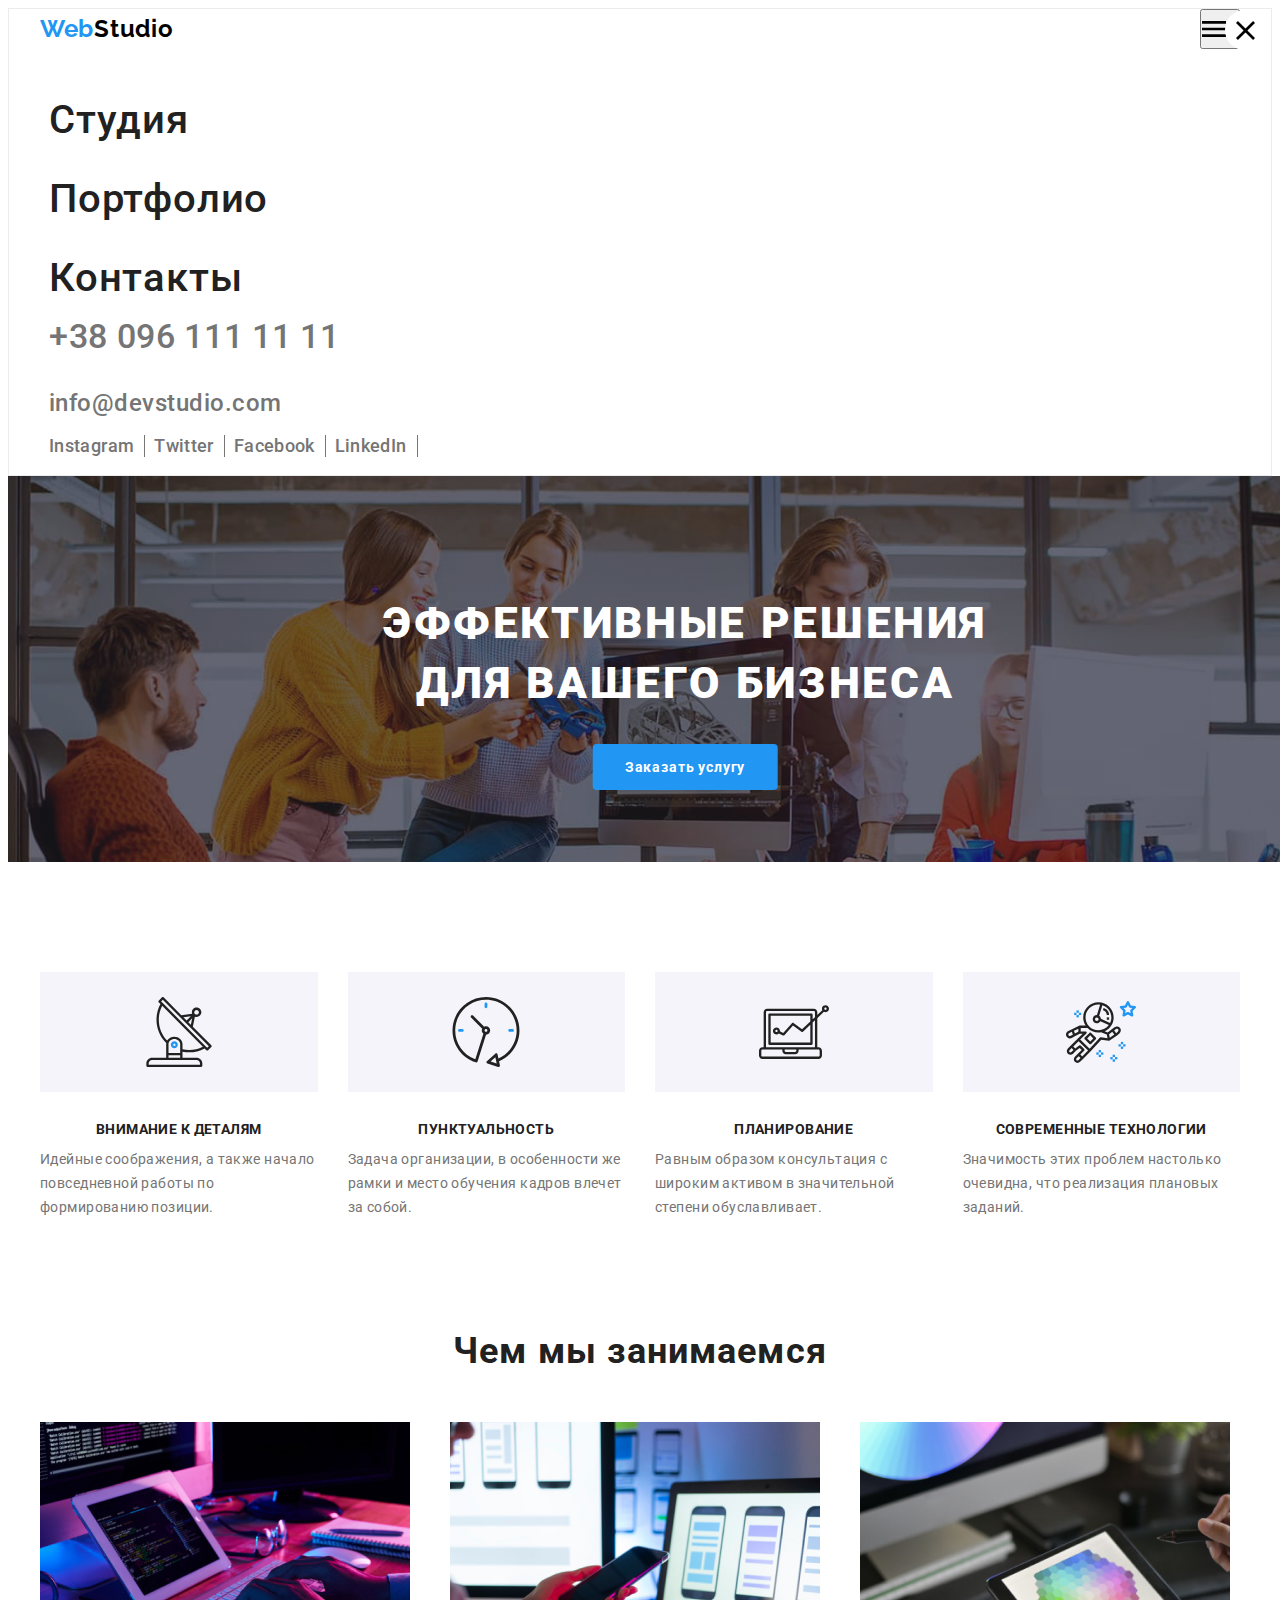
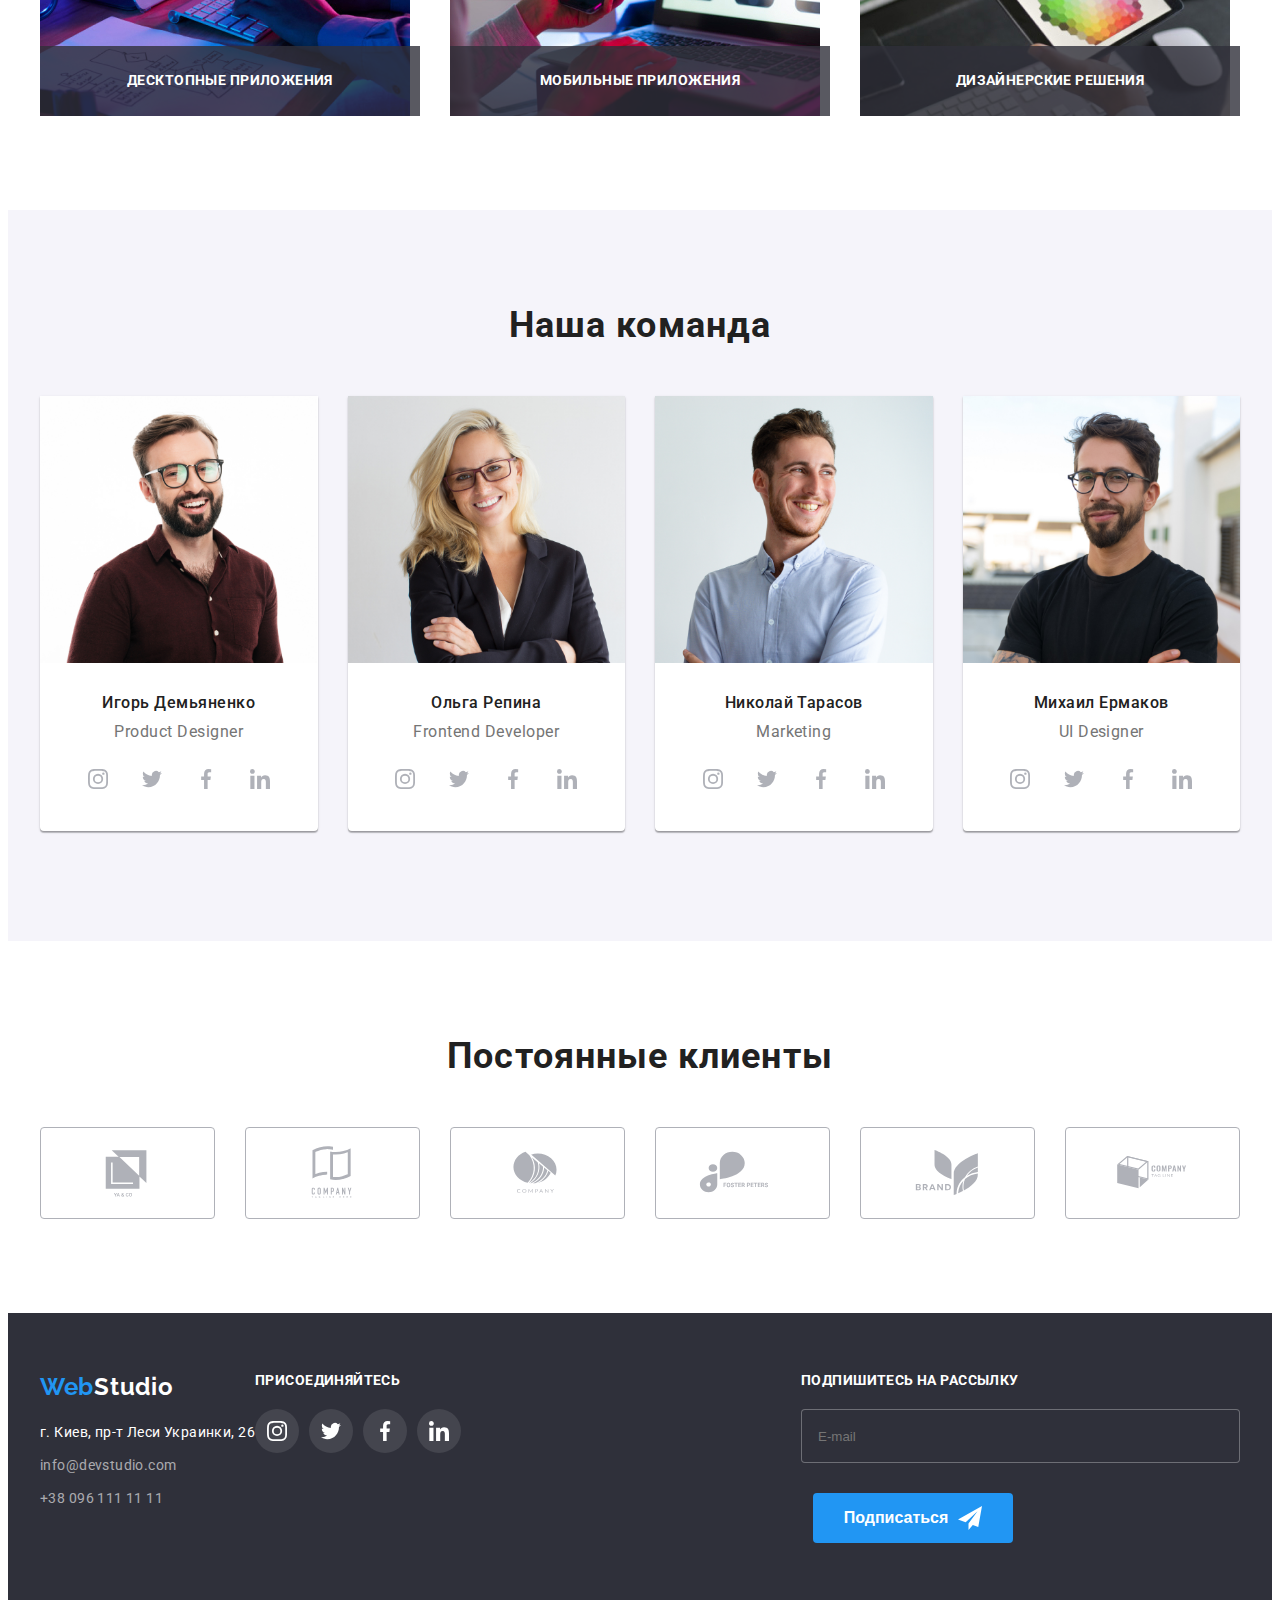
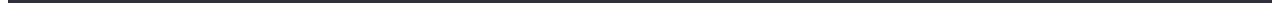
==== index.html @ 2f684498 "!!!" ====
<!DOCTYPE html>
<html lang="ru">
  <head>
    <meta charset="UTF-8" />
    <meta http-equiv="X-UA-Compatible" content="IE=edge" />
    <meta name="viewport" content="width=device-width, initial-scale=1.0" />
    <title>WebStudio</title>
    <link rel="preconnect" href="https://fonts.googleapis.com" />
    <link rel="preconnect" href="https://fonts.gstatic.com" crossorigin />
    <link
      href="https://fonts.googleapis.com/css2?family=Raleway:wght@700&family=Roboto:wght@400;500;700;900&display=swap"
      rel="stylesheet"
    />
    <link
      rel="stylesheet"
      href="https://cdnjs.cloudflare.com/ajax/libs/modern-normalize/1.1.0/modern-normalize.min.css"
      integrity="sha512-wpPYUAdjBVSE4KJnH1VR1HeZfpl1ub8YT/NKx4PuQ5NmX2tKuGu6U/JRp5y+Y8XG2tV+wKQpNHVUX03MfMFn9Q=="
      crossorigin="anonymous"
      referrerpolicy="no-referrer"
    />
    <link rel="stylesheet" href="./Css/main.min.css" />
  </head>
  <body>
    <!-- header-->
    <header class="header">
      <div class="container">
        <a href="#" class="header__logo"
          >Web<span class="header__desk">Studio</span></a
        >
        <button type="button" class="menu-open-btn">
          <svg class="menu-open__icon" width="24px" height="16px">
            <use href="./images/menu_24px.svg"></use>
          </svg>
        </button>
        <nav class="nav">
          <ul class="header-nav__list list">
            <li class="header-nav__item">
              <a
                href="./index.html"
                class="header-nav__link header-nav__link--current link"
              >
                Студия</a
              >
            </li>
            <li class="header-nav__item">
              <a href="./portfolio.html" class="header-nav__link link"
                >Портфолио</a
              >
            </li>
            <li class="header-nav__item">
              <a href="#контакты" class="header-nav__link link">Контакты</a>
            </li>
          </ul>
        </nav>
        <ul class="items list">
          <li class="items__item">
            <a href="mailto:info@devstudio.com" class="items__contact link">
              <svg class="items__mail" width="16px" height="12px">
                <use href="./images/symbol-defs2.svg#icon-envelopehover1"></use>
              </svg>
              info@devstudio.com</a
            >
          </li>
          <li class="items__item">
            <a href="tel:+380961111111" class="items__contact link">
              <svg class="items__phone" width="10px" height="16px">
                <use href="./images/symbol-defs2.svg#icon-smartphone1"></use>
              </svg>
              +38 096 111 11 11</a
            >
          </li>
        </ul>
      </div>
      <div class="mobile-menu is-hidden">
        <button type="button" class="mobile-menu__close">
          <svg class="mobile-menu__icon" width="19px" height="19px">
            <use href="./images/symbol-defs2.svg#icon-Vector-1"></use>
          </svg>
        </button>
        <div class="mobile-nav">
          <ul class="mob-menu__list list">
            <li class="mob-menu__item">
              <a
                href="./index.html"
                class="mob-menu__link mob-menu__link--current link"
              >
                Студия</a
              >
            </li>
            <li class="mob-menu__item">
              <a href="./portfolio.html" class="mob-menu__link link"
                >Портфолио</a
              >
            </li>
            <li class="mob-menu__item">
              <a href="#контакты" class="mob-menu__link link">Контакты</a>
            </li>
          </ul>
        </div>
        <div class="mobile-social">
          <ul class="mob-items__list">
            <li class="mob-items__item">
              <a href="tel:+380961111111" class="mob-items__phone link">
                +38 096 111 11 11</a
              >
            </li>
            <li class="mob-items__mail">
              <a
                href="mailto:info@devstudio.com"
                class="mob-items__contact link"
              >
                info@devstudio.com</a
              >
            </li>
          </ul>
          <ul class="mob-item">
            <li class="mob-item__link">
              <a href="#" class="mobile-soc">Instagram</a>
            </li>
            <li class="mob-item__link">
              <a href="#" class="mobile-soc">Twitter </a>
            </li>
            <li class="mob-item__link">
              <a href="#" class="mobile-soc">Facebook </a>
            </li>
            <li class="mob-item__link">
              <a href="#" class="mobile-soc">LinkedIn </a>
            </li>
          </ul>
        </div>
      </div>
    </header>
    <!--main content -->
    <main class="hero">
      <!-- hero-section -->
      <section class="hero__section">
        <div class="container">
          <h1 class="hero__text">
            Эффективные решения <br />
            для вашего бизнеса
          </h1>
          <button type="button" class="hero__button" data-modal-open>
            Заказать услугу
          </button>
        </div>
        <div class="backdrop is-hidden" data-modal>
          <div class="modal">
            <button data-modal-close class="modal-button">
              <svg class="modal-button__icon" width="11px" height="11px">
                <use href="./images/symbol-defs2.svg#icon-Vector-1"></use>
              </svg>
            </button>
            <h2 class="modal-title">Оставьте свои данные, мы вам перезвоним</h2>
            <form class="modal-form">
              <div class="form-field">
                <input
                  class="form-field__imput"
                  type="text"
                  name="name"
                  id="name"
                />
                <svg class="form-field__icon" width="12px" height="12px">
                  <use href="images/symbol-defs2.svg#icon-Vector13"></use>
                </svg>
                <label class="modal-label" for="name">Имя </label>
              </div>
              <div class="form-field">
                <input
                  class="form-field__imput"
                  type="phone"
                  name="phone"
                  id="phone"
                />
                <svg class="form-field__icon" width="13px" height="13px">
                  <use href="images/symbol-defs2.svg#icon-Vector12"></use>
                </svg>
                <label class="modal-label" for="phone">Телефон</label>
              </div>
              <div class="form-field mail">
                <input
                  class="form-field__imput"
                  type="email"
                  name="mail"
                  id="mail"
                />
                <svg class="form-field__icon" width="15px" height="12px">
                  <use href="images/symbol-defs2.svg#icon-Vector1"></use>
                </svg>
                <label class="modal-label" for="mail">Почта</label>
              </div>
              <div class="modal-textarea">
                <label class="modal-textarea__comment" for="comment"
                  >Комментарий</label
                >
                <textarea
                  class="modal-textarea__info"
                  name="comment"
                  id="comment"
                  rows="10"
                  placeholder="Введите текст"
                ></textarea>
              </div>
              <label class="check-field">
                <input
                  class="checkbox"
                  type="checkbox"
                  name="topic"
                  value="choice"
                />
                <span class="checkbox__icon"></span>
                <span class="checkbox__text">
                  Соглашаюсь с рассылкой и принимаю
                  <a href="#" class="checkbox-link">Условия договора</a>
                </span>
              </label>
              <div class="check-button">
                <button class="check-button__btn" type="submit" name="buttom">
                  Отправить
                </button>
              </div>
            </form>
          </div>
        </div>
      </section>
      <!--section benefist-->
      <section class="benefist section">
        <div class="container">
          <h2 class="visually-hidden">Дополнительная информация</h2>

          <ul class="benefist-list list">
            <li class="benefist-list__item icon-antenna">
              <h3 class="benefist-list__title">Внимание к деталям</h3>
              <p class="benefist-list__text">
                Идейные соображения, а также начало повседневной работы по
                формированию позиции.
              </p>
            </li>
            <li class="benefist-list__item icon-time">
              <h3 class="benefist-list__title">Пунктуальность</h3>
              <p class="benefist-list__text">
                Задача организации, в особенности же рамки и место обучения
                кадров влечет за собой.
              </p>
            </li>
            <li class="benefist-list__item icon-diagram">
              <h3 class="benefist-list__title">Планирование</h3>
              <p class="benefist-list__text">
                Равным образом консультация с широким активом в значительной
                степени обуславливает.
              </p>
            </li>
            <li class="benefist-list__item icon-astronaut">
              <h3 class="benefist-list__title">Современные технологии</h3>
              <p class="benefist-list__text">
                Значимость этих проблем настолько очевидна, что реализация
                плановых заданий.
              </p>
            </li>
          </ul>
        </div>
      </section>
      <!--section case-->
      <section class="case-section section">
        <div class="container">
          <h2 class="title">Чем мы занимаемся</h2>
          <ul class="case-list list">
            <li class="case-list__item">
              <div class="case-list__destop">
                <img
                  src="./images/box1.png"
                  alt="верстка на компьютере"
                  width="370"
                />
                <div class="case-list__text">
                  <h3 class="case-list__desk">Десктопные приложения</h3>
                </div>
              </div>
            </li>
            <li class="case-list__item">
              <div class="case-list__destop">
                <img
                  src="./images/box2.png"
                  alt="адаптация на планшет"
                  width="370"
                />
                <div class="case-list__text">
                  <h3 class="case-list__desk">Мобильные приложения</h3>
                </div>
              </div>
            </li>
            <li class="case-list__item">
              <div class="case-list__destop">
                <img
                  src="./images/box3.png"
                  alt="адаптация на телефон"
                  width="370"
                />
                <div class="case-list__text">
                  <h3 class="case-list__desk">Дизайнерские решения</h3>
                </div>
              </div>
            </li>
          </ul>
        </div>
      </section>
      <!-- section team -->
      <section class="team-section section">
        <div class="container">
          <h2 class="title">Наша команда</h2>
          <ul class="team-list list">
            <li class="team-list__item">
              <div class="team-list__info">
                <img src="./images/img111.png" alt="фото команды 1" />
                <div class="team-list__description">
                  <h3 class="team-list__title">Игорь Демьяненко</h3>
                  <p lang="en" class="team-list__text">Product Designer</p>
                  <ul class="team-list__icon">
                    <li class="team-list__links">
                      <a href="#">
                        <svg class="team-element" width="20px" height="20px">
                          <use
                            href="./images/symbol-defs2.svg#icon-instagram2"
                          ></use>
                        </svg>
                      </a>
                    </li>
                    <li class="team-list__links">
                      <a href="#">
                        <svg class="team-element" width="20px" height="20px">
                          <use
                            href="./images/symbol-defs2.svg#icon-twitter1"
                          ></use>
                        </svg>
                      </a>
                    </li>
                    <li class="team-list__links">
                      <a href="#">
                        <svg class="team-element" width="20px" height="20px">
                          <use
                            href="./images/symbol-defs2.svg#icon-facebook1"
                          ></use>
                        </svg>
                      </a>
                    </li>
                    <li class="team-list__links">
                      <a href="#">
                        <svg class="team-element" width="20px" height="20px">
                          <use
                            href="./images/symbol-defs2.svg#icon-linkedin1"
                          ></use>
                        </svg>
                      </a>
                    </li>
                  </ul>
                </div>
              </div>
            </li>
            <li class="team-list__item">
              <div class="team-list__info">
                <img src="./images/img2.png" alt="фото команды 2" />
                <div class="team-list__description">
                  <h3 class="team-list__title">Ольга Репина</h3>
                  <p lang="en" class="team-list__text">Frontend Developer</p>
                  <ul class="team-list__icon">
                    <li class="team-list__links">
                      <a href="#">
                        <svg class="team-element" width="20px" height="20px">
                          <use
                            href="./images/symbol-defs2.svg#icon-instagram2"
                          ></use>
                        </svg>
                      </a>
                    </li>
                    <li class="team-list__links">
                      <a href="#">
                        <svg class="team-element" width="20px" height="20px">
                          <use
                            href="./images/symbol-defs2.svg#icon-twitter1"
                          ></use>
                        </svg>
                      </a>
                    </li>
                    <li class="team-list__links">
                      <a href="#">
                        <svg class="team-element" width="20px" height="20px">
                          <use
                            href="./images/symbol-defs2.svg#icon-facebook1"
                          ></use>
                        </svg>
                      </a>
                    </li>
                    <li class="team-list__links">
                      <a href="#">
                        <svg class="team-element" width="20px" height="20px">
                          <use
                            href="./images/symbol-defs2.svg#icon-linkedin1"
                          ></use>
                        </svg>
                      </a>
                    </li>
                  </ul>
                </div>
              </div>
            </li>
            <li class="team-list__item">
              <div class="team-list__info">
                <img
                  src="./images/img3.png"
                  alt="фото команды 3"
                  width="100%"
                />
                <div class="team-list__description">
                  <h3 class="team-list__title">Николай Тарасов</h3>
                  <p lang="en" class="team-list__text">Marketing</p>
                  <ul class="team-list__icon">
                    <li class="team-list__links">
                      <a href="#">
                        <svg class="team-element" width="20px" height="20px">
                          <use
                            href="./images/symbol-defs2.svg#icon-instagram2"
                          ></use>
                        </svg>
                      </a>
                    </li>
                    <li class="team-list__links">
                      <a href="#">
                        <svg class="team-element" width="20px" height="20px">
                          <use
                            href="./images/symbol-defs2.svg#icon-twitter1"
                          ></use>
                        </svg>
                      </a>
                    </li>
                    <li class="team-list__links">
                      <a href="#">
                        <svg class="team-element" width="20px" height="20px">
                          <use
                            href="./images/symbol-defs2.svg#icon-facebook1"
                          ></use>
                        </svg>
                      </a>
                    </li>
                    <li class="team-list__links">
                      <a href="#">
                        <svg class="team-element" width="20px" height="20px">
                          <use
                            href="./images/symbol-defs2.svg#icon-linkedin1"
                          ></use>
                        </svg>
                      </a>
                    </li>
                  </ul>
                </div>
              </div>
            </li>
            <li class="team-list__item">
              <div class="team-list__info">
                <img
                  src="./images/img4.png"
                  alt="фото команды 4"
                  width="100%"
                />
                <div class="team-list__description">
                  <h3 class="team-list__title">Михаил Ермаков</h3>
                  <p lang="en" class="team-list__text">UI Designer</p>
                  <ul class="team-list__icon">
                    <li class="team-list__links">
                      <a href="#">
                        <svg class="team-element" width="20px" height="20px">
                          <use
                            href="./images/symbol-defs2.svg#icon-instagram2"
                          ></use>
                        </svg>
                      </a>
                    </li>
                    <li class="team-list__links">
                      <a href="#">
                        <svg class="team-element" width="20px" height="20px">
                          <use
                            href="./images/symbol-defs2.svg#icon-twitter1"
                          ></use>
                        </svg>
                      </a>
                    </li>
                    <li class="team-list__links">
                      <a href="#">
                        <svg class="team-element" width="20px" height="20px">
                          <use
                            href="./images/symbol-defs2.svg#icon-facebook1"
                          ></use>
                        </svg>
                      </a>
                    </li>
                    <li class="team-list__links">
                      <a href="#">
                        <svg class="team-element" width="20px" height="20px">
                          <use
                            href="./images/symbol-defs2.svg#icon-linkedin1"
                          ></use>
                        </svg>
                      </a>
                    </li>
                  </ul>
                </div>
              </div>
            </li>
          </ul>
        </div>
      </section>
      <section class="section">
        <div class="container">
          <h2 class="title">Постоянные клиенты</h2>
          <ul class="clients-list">
            <li class="clients-list__link">
              <a href="#">
                <svg
                  class="clients-list__clients-icon"
                  width="106px"
                  height="60px"
                >
                  <use href="./images/symbol-defs2.svg#icon-Logo5"></use>
                </svg>
              </a>
            </li>

            <li class="clients-list__link">
              <a href="#">
                <svg class="clients-list__icon" width="106px" height="60px">
                  <use href="./images/symbol-defs2.svg#icon-Logo4"></use>
                </svg>
              </a>
            </li>
            <li class="clients-list__link">
              <a href="#">
                <svg class="clients-list__icon" width="106px" height="60px">
                  <use href="./images/symbol-defs2.svg#icon-Logo3"></use>
                </svg>
              </a>
            </li>
            <li class="clients-list__link">
              <a href="#">
                <svg class="clients-list__icon" width="106px" height="60px">
                  <use href="./images/symbol-defs2.svg#icon-Logo2"></use>
                </svg>
              </a>
            </li>
            <li class="clients-list__link">
              <a href="#">
                <svg class="clients-list__icon" width="106px" height="60px">
                  <use href="./images/symbol-defs2.svg#icon-Logo1"></use>
                </svg>
              </a>
            </li>
            <li class="clients-list__link">
              <a href="#">
                <svg class="clients-list__icon" width="106px" height="44px">
                  <use href="./images/symbol-defs2.svg#icon-Logo6"></use>
                </svg>
              </a>
            </li>
          </ul>
        </div>
      </section>
    </main>
    <!-- footer -->
    <footer class="footer">
      <div class="container box">
        <div class="footer-contact">
          <a href="#" class="footer-logo"
            >Web<span class="footer-desk">Studio</span></a
          >
          <ul id="контакты" class="footer-list list">
            <li class="footer-list__item">
              <a href="#контакты" class="footer-list__adress link"
                >г. Киев, пр-т Леси Украинки, 26</a
              >
            </li>
            <li class="footer-list__item">
              <a href="mailto:info@devstudio.com" class="footer-list__link link"
                >info@devstudio.com</a
              >
            </li>
            <li class="footer-list__item">
              <a href="tel:+380961111111" class="footer-list__link link"
                >+38 096 111 11 11</a
              >
            </li>
          </ul>
        </div>
        <div class="footer-icon">
          <p class="footer-text">присоединяйтесь</p>
          <ul class="footer-item">
            <li class="footer-item__link">
              <a href="#">
                <svg class="footer-item__element" width="20px" height="20px">
                  <use href="./images/symbol-defs2.svg#icon-instagram2"></use>
                </svg>
              </a>
            </li>
            <li class="footer-item__link">
              <a href="#">
                <svg class="footer-item__element" width="20px" height="20px">
                  <use href="./images/symbol-defs2.svg#icon-twitter1"></use>
                </svg>
              </a>
            </li>
            <li class="footer-item__link">
              <a href="#">
                <svg class="footer-item__element" width="20px" height="20px">
                  <use href="./images/symbol-defs2.svg#icon-facebook1"></use>
                </svg>
              </a>
            </li>
            <li class="footer-item__link">
              <a href="#">
                <svg class="footer-item__element" width="20px" height="20px">
                  <use href="./images/symbol-defs2.svg#icon-linkedin1"></use>
                </svg>
              </a>
            </li>
          </ul>
        </div>
        <form class="footer-form">
          <p class="text-form">Подпишитесь на рассылку</p>
          <div class="footer-email">
            <input
              class="footer-input"
              type="email"
              name="mail"
              placeholder="E-mail"
            />
            <button class="footer-btn">
              <p class="text-btn">Подписаться</p>
              <svg class="footer-pilot" width="24px" height="24px">
                <use href="./images/symbol-defs2.svg#icon-icon-send1"></use>
              </svg>
            </button>
          </div>
        </form>
      </div>
    </footer>
    <script src="./modal.js"></script>
    <script type="javascript" src="./menu.js"></script>
  </body>
</html>
---- Css/main.min.css ----
:root{--title-color: #212121;--main-font: roboto, sans-serif;--logo-color: #2196f3;--contact-color: #757575}body{font-family:var(--main-font);background-color:#fff;color:var(--title-color)}.container{position:relative;width:100%;padding-right:15px;padding-left:15px;margin:0 auto}@media screen and (min-width: 480px){.container{max-width:480px}}@media screen and (min-width: 768px){.container{max-width:768px}}@media screen and (min-width: 1200px){.container{max-width:1200px}}.title{font-weight:700;font-size:28px;line-height:1.17;letter-spacing:.03em;text-align:center;margin-bottom:30px;color:var(--title-color);margin-top:0px}@media screen and (min-width: 1200px){.title{font-weight:700;font-size:36px;line-height:1.17;letter-spacing:.03em}}@media screen and (min-width: 1200px){.title{margin-bottom:50px}}.img{display:block;max-width:100%;height:auto;width:100%}.header .container{display:flex;justify-content:space-between;align-items:center}.header{background-color:#fff;padding:0 px;border:1px solid #ececec}.nav .link{display:block;padding-top:32px;padding-bottom:32px}.header__logo{width:134px;height:28px}.list{list-style:none}.header__logo,.footer-logo{display:inline-block;font-family:"Raleway";font-style:normal;font-weight:700;font-size:24px;line-height:1.17;letter-spacing:.03em;color:var(--logo-color)}.header__desk,.footer-desk{color:#000}.menu-open-btn{display:block;width:40px;height:40px;padding:0px;margin-left:auto}.logo,.header__logo,.footer-logo,.link{text-decoration:none}.link{transition:color 250ms cubic-bezier(0.4, 0, 0.2, 1)}.link:hover,.link:focus{color:var(--logo-color)}.menu-open__icon{display:block}.mobile-menu__close{background-color:#fff;position:absolute;width:40px;height:40px;top:10px;right:15px;padding:11px;border:none;border-radius:50%;outline:rgba(0,0,0,0)}.mobile-menu__close:hover{fill:var(--logo-color)}.mobile-menu__close:focus{fill:var(--logo-color)}.mobile-nav{margin-top:48px;margin-left:40px}.mob-menu__list{padding:0px;margin:0px}.mob-menu__item:not(:last-child){margin-bottom:32px}.mob-menu__link{font-weight:500;font-size:40px;line-height:1.17;letter-spacing:.02em;color:#212121}.mob-menu__link:hover,.mob-menu__link:focus{color:var(--logo-color)}.mob-items__list{list-style:none;padding:0px;margin-left:40px}.mob-items__item{font-weight:500;font-size:34px;line-height:1.17;letter-spacing:.02em;color:#757575;margin-bottom:32px}.mob-items__contact{color:#757575}.mob-items__phone{color:#757575}.mob-items__mail{font-weight:500;font-size:24px;line-height:1.17;letter-spacing:.02em}.mob-item{list-style:none;display:flex;font-weight:500;font-size:18px;line-height:1.22;letter-spacing:.02em;padding:0px;margin-left:40px}.mobile-soc{text-decoration:none;margin-right:20px;color:#757575}.mobile-soc:hover,.mobile-soc:focus{color:var(--logo-color)}.mobile-soc::after{content:"";position:absolute;width:1px;height:22px;background-color:#757575;margin-left:10px}.header-nav__list,.items{font-weight:500;font-size:14px;line-height:1.14;letter-spacing:.02em;margin:0px;padding:0px}.header-nav__link.header-nav__link--current{color:var(--logo-color)}.header-nav__link.header-nav__link--current::after{content:"";position:absolute;bottom:-1px;left:0;background-color:#2196f3;width:100%;height:4px;border-radius:2px}.header-nav__link{position:relative;font-weight:500;font-size:14px;line-height:1.14;letter-spacing:.02em;color:var(--title-color)}.header-nav__list .header-nav__item{margin-right:50px}.header-nav__list .header-nav__item :last-child{margin-right:0}.header-nav__list{display:none}.items{display:none;margin-left:auto}.items .items__item+.items__item{margin-left:30px}.items__contact{display:flex;align-items:center;color:var(--contact-color)}.items__contact:hover,.items__contact:focus{fill:var(--logo-color)}.items__contact:hover svg,.items__contact:focus svg{fill:var(--logo-color)}.items__mail{margin-right:10px;fill:#757575;transition:fill 250ms cubic-bezier(0.4, 0, 0.2, 1)}.items__mail:hover{fill:var(--logo-color)}.items__phone{margin-right:10px;fill:#757575;transition:fill 250ms cubic-bezier(0.4, 0, 0.2, 1)}.items__phone:hover{fill:var(--logo-color)}.hero__section{max-width:1600px;width:100%;height:auto;margin-left:auto;margin-right:auto;background-color:gray;background-image:linear-gradient(to right, rgba(47, 48, 58, 0.4), rgba(47, 48, 58, 0.4)),url(../images/Header_bg_mabile.jpg);background-size:cover}@media(min-device-pixel-ratio: 2),(min-resolution: 192dpi),(min-resolution: 2dppx){.hero__section{background-image:linear-gradient(to right, rgba(47, 48, 58, 0.4), rgba(47, 48, 58, 0.4)),url(../images/Header_bg_mabile_2x.jpg)}}@media screen and (min-width: 768px){.hero__section{background-image:linear-gradient(to right, rgba(47, 48, 58, 0.4), rgba(47, 48, 58, 0.4)),url(../images/Header_bg_tab.jpg);background-size:cover}}@media screen and (min-width: 768px)and (min-device-pixel-ratio: 2),screen and (min-width: 768px)and (min-resolution: 192dpi),screen and (min-width: 768px)and (min-resolution: 2dppx){.hero__section{background-image:linear-gradient(to right, rgba(47, 48, 58, 0.4), rgba(47, 48, 58, 0.4)),url(../images/Header_bg_tab_2x.jpg)}}@media screen and (min-width: 1200px){.hero__section{background-image:linear-gradient(to right, rgba(47, 48, 58, 0.4), rgba(47, 48, 58, 0.4)),url(../images/Img21.jpg);background-size:cover}}@media screen and (min-width: 1200px)and (min-device-pixel-ratio: 2),screen and (min-width: 1200px)and (min-resolution: 192dpi),screen and (min-width: 1200px)and (min-resolution: 2dppx){.hero__section{background-image:linear-gradient(to right, rgba(47, 48, 58, 0.4), rgba(47, 48, 58, 0.4)),url(../images/Img_bg_2x.jpg)}}.hero__section{background-color:#2f303a;padding:200px 0px}@media screen and (min-width: 480px){.hero__section{padding:118px 45px}}@media screen and (min-width: 480px){.section{padding-bottom:60px}}@media screen and (min-width: 1200px){.section{padding-top:94px;padding-bottom:94px}}.hero__text{display:block;margin-bottom:30px;margin-top:0;text-align:center;text-transform:uppercase;color:#fff}@media screen and (min-width: 320px){.hero__text{font-weight:900;font-size:20px;line-height:1.36;letter-spacing:.06em}}@media screen and (min-width: 480px){.hero__text{font-size:26px}}@media screen and (min-width: 1200px){.hero__text{font-size:44px}}.hero__button{font-family:"Roboto";font-style:normal;color:#fff;cursor:pointer;background-color:var(--logo-color);padding:10px 32px;margin:0px 700px 200px 700;display:block;margin:0 auto;border-radius:4px;border:0px;transition:background-color 250ms cubic-bezier(0.4, 0, 0.2, 1),color 250ms cubic-bezier(0.4, 0, 0.2, 1);position:absolute;left:50%;transform:translate(-50%)}@media screen and (min-width: 320px){.hero__button{font-weight:700;font-size:11px;line-height:1.88;letter-spacing:.06em}}@media screen and (min-width: 480px){.hero__button{font-weight:700;font-size:14px;line-height:1.88;letter-spacing:.06em}}.hero__button:hover,.hero__button:focus{color:#fff;background-color:#188ce8}.visually-hidden{position:absolute;width:1px;height:1px;margin:-1px;border:0;padding:0;white-space:nowrap;clip-path:inset(100%);clip:rect(0 0 0 0);overflow:hidden}.benefist-list{display:flex;flex-wrap:wrap;gap:30px;padding:0px}.benefist-list__item{max-width:100%}@media screen and (min-width: 768px){.benefist-list__item{width:calc((100% - 60px)/2)}}@media screen and (min-width: 1200px){.benefist-list__item{width:calc((100% - 90px)/4)}}.benefist-list__item::before{display:block;content:"";background-size:70px 70px;margin-bottom:30px;height:120px;background-repeat:no-repeat;background-position:center;background-color:#f5f4fa}.icon-antenna::before{background-image:url(../images/antenna1.svg)}.icon-time::before{background-image:url(../images/clock1.svg)}.icon-diagram::before{background-image:url(../images/Vector.svg)}.icon-astronaut::before{background-image:url(../images/astronaut1.svg)}.benefist-list__title{font-weight:700;font-size:14px;line-height:1.14;letter-spacing:.03em;text-transform:uppercase;text-align:center;color:var(--title-color);margin-top:0px;margin-bottom:10px}.benefist-list__text{font-weight:400;font-size:14px;line-height:1.71;letter-spacing:.03em;color:var(--contact-color);margin:0px}img{display:block;max-width:100%;height:auto;position:relative}.case-section.section{padding-top:0px}@media screen and (max-width: 1199px){.case-section.section{position:absolute;width:1px;height:1px;margin:-1px;border:0;padding:0;white-space:nowrap;clip-path:inset(100%);clip:rect(0 0 0 0);overflow:hidden}}.case-list__destop{position:relative}.case-list__desk{font-weight:700;font-size:14px;line-height:1.14;letter-spacing:.03em;text-align:center;text-transform:uppercase;margin:0px;padding-top:27px;padding-bottom:27px;color:#fff}.case-list__text{position:absolute;text-align:center;width:100%;bottom:0px;background-color:rgba(47,48,58,.8)}.case-list{display:flex;justify-content:space-between;padding:0px;margin:0 -30px 0 0}.case-list__item{width:calc((100% - 60px)/3);margin-right:30px}.team-section{background-color:#f5f4fa}.team-heading{font-weight:700;font-size:36px;line-height:1.17;letter-spacing:.03em;text-align:center;color:var(--title-color)}.team-list{display:flex;flex-wrap:wrap;gap:30px;padding:0px}.team-list__item{width:100%}@media screen and (min-width: 768px){.team-list__item{width:calc((100% - 60px)/2)}}@media screen and (min-width: 1200px){.team-list__item{width:calc((100% - 90px)/4)}}.team-list__title{font-weight:500;font-size:16px;line-height:1.19;letter-spacing:.03em;text-align:center;color:var(--title-color);margin-top:0px;margin-bottom:10px}.team-list__text{font-weight:400;font-size:16px;line-height:1.19;letter-spacing:.03em;text-align:center;color:var(--contact-color);margin:0px}.team-list__item{background:#fff;box-shadow:0px 1px 3px rgba(0,0,0,.12),0px 1px 1px rgba(0,0,0,.14),0px 2px 1px rgba(0,0,0,.2);border-radius:0px 0px 4px 4px}.team-list__description{padding-top:30px;padding-bottom:30px}.team-list__icon{display:flex;justify-content:center;padding:0px;margin:0px;margin-top:16px;list-style:none}.team-list__links:not(:last-child){margin-right:10px}.team-list__links a{display:flex;justify-content:center;align-items:center;width:44px;height:44px;border-radius:50%;fill:#afb1b8;transition:background-color 250ms cubic-bezier(0.4, 0, 0.2, 1),outline 250ms cubic-bezier(0.4, 0, 0.2, 1)}.team-list__links a:hover,.team-list__links a:focus{background-color:#188ce8;outline:none}.team-list__links a svg{transition:fill 250ms cubic-bezier(0.4, 0, 0.2, 1)}.team-list__links a:hover svg,.team-list__links a:focus svg{fill:#fff}.clients-list{display:flex;justify-content:space-between;display:flex;flex-wrap:wrap;gap:30px;list-style:none;padding-left:0px;margin-top:0px;margin-bottom:0px}.clients-list li.clients-list__link{max-width:100%}@media screen and (min-width: 480px){.clients-list li.clients-list__link{width:calc((100% - 30px)/2)}}@media screen and (min-width: 768px){.clients-list li.clients-list__link{width:calc((100% - 60px)/3)}}@media screen and (min-width: 1200px){.clients-list li.clients-list__link{width:calc((100% - 150px)/6)}}.clients-list li.clients-list__link a{display:flex;justify-content:center;align-items:center;height:90px;border:1px solid #afb1b8;border-radius:4px;fill:#afb1b8;transition:border-color 250ms cubic-bezier(0.4, 0, 0.2, 1),fill 250ms cubic-bezier(0.4, 0, 0.2, 1)}.clients-list li.clients-list__link a:hover,.clients-list li.clients-list__link a:focus{border-color:#2196f3;fill:#2196f3;outline:rgba(0,0,0,0)}.clients-list li.clients-list__link:last-child{margin-right:0px}.footer-list__adress{font-weight:400;font-size:14px;line-height:1.71;letter-spacing:.03em;color:#fff}.footer-list__link{font-weight:400;font-size:14px;line-height:1.71;letter-spacing:.03em;color:rgba(255,255,255,.6)}.footer-logo{margin-bottom:20px}.footer-list__item:not(:last-child){margin-bottom:9px}.footer{background-color:#2f303a;padding-bottom:60px;padding-top:60px}.footer-list.list{padding-left:0px;margin:0px}.box{display:flex;flex-wrap:wrap}.footer-text{font-weight:700;font-size:14px;line-height:1.14;letter-spacing:.03em;text-transform:uppercase;color:#fff;margin:0px;margin-bottom:20px}.footer-item{display:flex;padding:0px;margin:0px;list-style:none}.footer-item__link a{display:flex;justify-content:center;align-items:center;width:44px;height:44px;border-radius:50%;fill:#fff;background:rgba(255,255,255,.1);transition:background-color 250ms cubic-bezier(0.4, 0, 0.2, 1),fill 250ms cubic-bezier(0.4, 0, 0.2, 1),outline 250ms cubic-bezier(0.4, 0, 0.2, 1)}.footer-item__link a:hover,.footer-item__link a:focus{background-color:#188ce8;fill:#fff;outline:0}.footer-item__link:not(:last-child){margin-right:10px}.clients-list{display:block;display:flex;justify-content:space-between;list-style:none;padding-left:0px;margin-top:0px;margin-bottom:0px}.clients-list li.clients-link{width:calc((100% - 150px)/6);margin-right:30px}.clients-list li.clients-link a{display:flex;justify-content:center;align-items:center;height:90px;border:1px solid #afb1b8;border-radius:4px;fill:#afb1b8;transition:border-color 250ms cubic-bezier(0.4, 0, 0.2, 1),fill 250ms cubic-bezier(0.4, 0, 0.2, 1)}.clients-list li.clients-link a:hover,.clients-list li.clients-link a:focus{border-color:#2196f3;fill:#2196f3;outline:rgba(0,0,0,0)}.clients-list li.clients-link:last-child{margin-right:0px}.footer-form{margin-left:auto}.footer-email{display:inline-block;display:flex;flex-wrap:wrap;gap:30px;max-width:100%}.text-form{font-weight:700;font-size:14px;line-height:1.14;letter-spacing:.03em;text-transform:uppercase;color:#fff;margin:0px 0px 20px 0px}.footer-btn{display:flex;justify-content:center;align-items:center;height:50px;width:200px;padding:0px;background:#2196f3;border:none;border-radius:4px;margin-left:12px;cursor:pointer}.footer-btn:hover,.footer-btn:focus{color:#fff;background-color:#188ce8}.footer-input{width:100%;height:50px;border:1px solid rgba(255,255,255,.3);color:rgba(255,255,255,.6);background-color:#2f303a;border-radius:4px;padding-left:16px}.text-btn{font-weight:700;font-size:16px;line-height:1.88;margin:0px;padding:0px;color:#fff}.footer-pilot{margin-left:10px;fill:#fff}.footer-desk{color:#fff}.main-list{display:flex;justify-content:center;padding-left:0px;margin-top:0px;margin-bottom:50px}.main-list .main-list__btn{margin-right:8px}.main-list__button{font-family:"Roboto";font-weight:500;font-size:16px;line-height:1.62;letter-spacing:.03em;text-align:center;color:var(--title-color);cursor:pointer;padding:6px 22px;border:0px;border-radius:4px;transition:color 250ms cubic-bezier(0.4, 0, 0.2, 1),background-color 250ms cubic-bezier(0.4, 0, 0.2, 1),box-shadow 250ms cubic-bezier(0.4, 0, 0.2, 1),border-radius 250ms cubic-bezier(0.4, 0, 0.2, 1)}.main-list .main-list__button:last-child{margin-right:0px}.main-list__button:hover,.main-list__button:focus{color:#fff;background-color:var(--logo-color);box-shadow:0px 3px 1px rgba(0,0,0,.1),0px 1px 2px rgba(0,0,0,.08),0px 2px 2px rgba(0,0,0,.12);border-radius:4px}.project-title{font-weight:700;font-size:18px;line-height:2;letter-spacing:.06em;color:var(--title-color);margin-top:0px;margin-bottom:4px}.project{padding:20px 24px 20px 24px;border:1px solid #eee;border-top:none}.project-text{font-weight:400;font-size:16px;line-height:1.88;letter-spacing:.03em;color:var(--contact-color);margin:0px}.project-list{background-color:#fff}.project-list__link{display:block;transition:box-shadow 250ms cubic-bezier(0.4, 0, 0.2, 1)}.project-list__link:hover{box-shadow:0px 1px 1px rgba(0,0,0,.12),0px 4px 4px rgba(0,0,0,.06),1px 4px 6px rgba(0,0,0,.16)}.project-list__link:focus{box-shadow:0px 1px 1px rgba(0,0,0,.12),0px 4px 4px rgba(0,0,0,.06),1px 4px 6px rgba(0,0,0,.16)}.project-list{display:flex;flex-wrap:wrap;gap:30px}.project-list{margin:0 -30px -30px 0;padding:0}.project-list__info{width:100%;margin-bottom:30px}@media screen and (min-width: 768px){.project-list__info{width:calc((100% - 30px)/2)}}@media screen and (min-width: 1200px){.project-list__info{width:calc((100% - 90px)/3)}}.project-list__pic{position:relative;overflow:hidden}.project-list__thumb{position:absolute;width:370px;height:294px;top:100%;display:flex;align-items:center;background-color:rgba(33,150,243,.9);padding:0px 24px;transition:transform 250ms cubic-bezier(0.4, 0, 0.2, 1)}.project-list__link:hover .project-list__thumb{opacity:1;transform:translatey(-100%)}.project-list__link:focus .project-list__thumb{opacity:1;transform:translatey(-100%);outline:none}.project-list__desk{display:inline-block;font-weight:400;font-size:18px;line-height:1.56;letter-spacing:.03em;color:#fff;margin:0px}.backdrop{position:fixed;top:0;left:0;width:100%;height:100%;background-color:rgba(0,0,0,.2);z-index:1;overflow-y:scroll}.modal{position:absolute;top:50%;left:50%;transform:translate(-50%, -50%) scale(1);padding:40px;border-radius:4px;background-color:#fff;box-shadow:0px 1px 3px rgba(0,0,0,.12),0px 1px 1px rgba(0,0,0,.14),0px 2px 1px rgba(0,0,0,.2);transition:transform 500ms cubic-bezier(0.4, 0, 0.2, 1)}@media screen and (min-width: 320px){.modal{min-width:330px;min-height:540px}}@media screen and (min-width: 480px){.modal{min-width:450px;min-height:609px}}@media screen and (min-width: 1200px){.modal{min-width:528px;min-height:581px}}.backdrop.is-hidden .modal{transform:translate(-50%, -50%) scale(0.9);transition:transform 500ms cubic-bezier(0.4, 0, 0.2, 1)}.modal-title{display:block;font-weight:700;font-size:20px;line-height:1.15;letter-spacing:.03em;text-align:center;color:#212121;margin:0px;margin-bottom:30px}.modal-form{display:block}.modal-textarea__comment{font-weight:400;font-size:12px;line-height:1.17;letter-spacing:.01em;color:#757575}.modal-textarea__info{resize:none;font-weight:400;font-size:12px;line-height:1.17;letter-spacing:.01em;width:100%;height:120px;outline:rgba(0,0,0,0);margin-top:4px;border-radius:4px;padding:12px 16px;border:1px solid rgba(33,33,33,.2);transition:color 250ms cubic-bezier(0.4, 0, 0.2, 1)}.modal-textarea__info:focus{border:1px solid #2196f3}.modal-textarea{width:100%;padding:0px}.form-field{position:relative;margin:auto;margin-bottom:30px}.mail{margin-bottom:10px}.form-field__imput{display:inline-block;font-weight:400;font-size:12px;line-height:1.17;letter-spacing:.01em;width:100%;height:40px;padding-left:45px;border-radius:4px;outline:rgba(0,0,0,0);border:1px solid rgba(33,33,33,.2);transition:color 250ms cubic-bezier(0.4, 0, 0.2, 1)}.form-field__imput:focus{border:1px solid #2196f3}.modal-label{position:absolute;left:0px;top:-17px;font-weight:400;font-size:12px;line-height:1.17;letter-spacing:.01em;color:#757575}.form-field__icon{position:absolute;left:12px;top:50%;transform:translateY(-50%);transition:fiil 250ms cubic-bezier(0.4, 0, 0.2, 1)}.form-field__imput:focus+.form-field__icon{fill:#2196f3}.checkbox{font-weight:400;font-size:14px;line-height:1.17;letter-spacing:.03em;-webkit-appearance:none;-moz-appearance:none;appearance:none;position:absolute}.check-field{display:flex;align-items:center;gap:7px;margin-left:14px;margin-top:20px;margin-bottom:30px}.checkbox__icon{display:inline-block;width:16px;height:15px;border:2px solid #212121;border-radius:2px}.checkbox:checked+.checkbox__icon{background-color:#2196f3;background-image:url(../images/iconcheck1.svg);background-size:12px auto;background-position:50% 50%;background-origin:border-box;border-color:#2196f3}.checkbox:focus+.checkbox__icon{border-color:#2196f3}.checkbox__text{font-weight:400;font-size:14px;line-height:1.71;letter-spacing:.03em;color:#757575}.checkbox-link{color:#2196f3}.checkbox-link:hover{text-decoration:none}.check-button__btn{font-weight:700;font-size:16px;line-height:1.88;color:#fff;background-color:#2196f3;padding:10px 55px;border:none;border-radius:4px;cursor:pointer}.check-button__btn:hover,.check-button__btn:focus{color:#fff;background-color:#188ce8}.check-button{display:flex;justify-content:center}.modal-button{position:absolute;width:30px;height:30px;top:8px;right:8px;padding:6px;border:1px solid rgba(0,0,0,.1);border-radius:50%;background-color:#fff;outline:rgba(0,0,0,0);cursor:pointer}.modal-button:hover{fill:var(--logo-color)}.modal-button:focus{fill:var(--logo-color)}.backdrop.is-hidden{opacity:0;pointer-events:none}/*# sourceMappingURL=main.min.css.map */
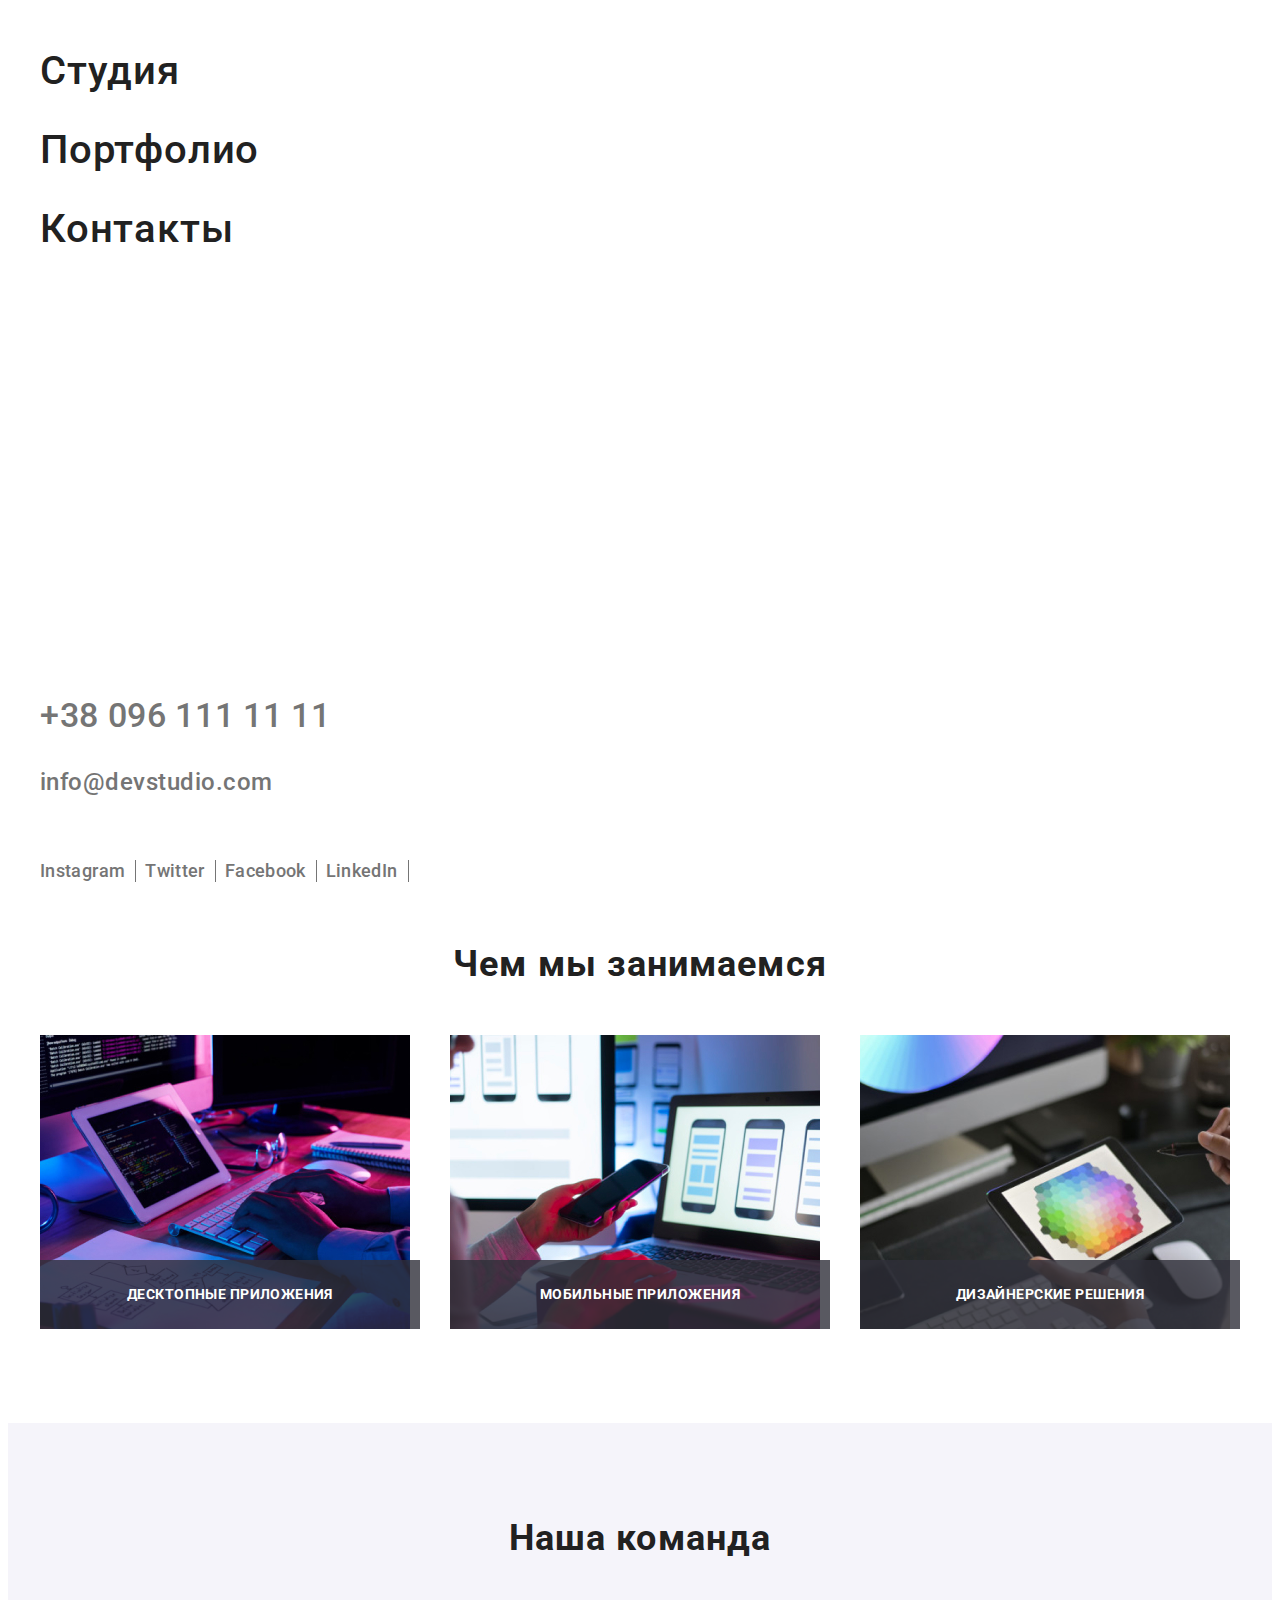
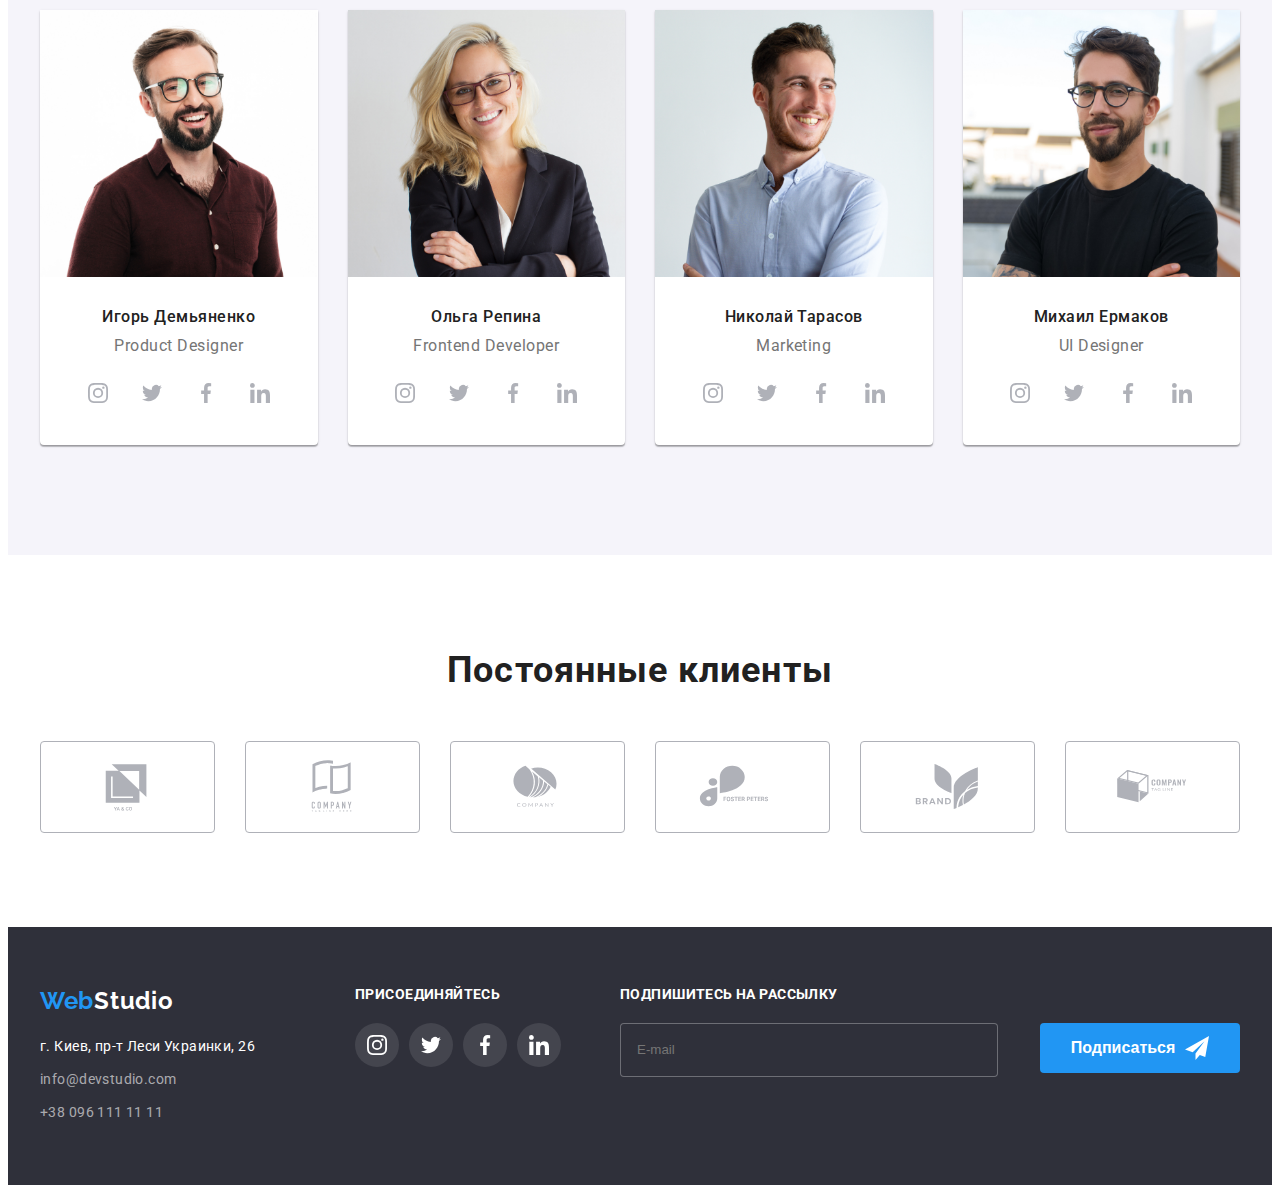
==== commit 384db723: "1111" ====
--- a/index.html
+++ b/index.html
@@ -27,11 +27,82 @@
         <a href="#" class="header__logo"
           >Web<span class="header__desk">Studio</span></a
         >
-        <button type="button" class="menu-open-btn">
-          <svg class="menu-open__icon" width="24px" height="16px">
-            <use href="./images/menu_24px.svg"></use>
+        <button type="button" class="menu-btn is-open" data-menu-btn>
+          <svg
+            width="24px"
+            height="16px"
+            aria-label="переключатель меню мобильного"
+            aria-controls="menu-container"
+          >
+            <use
+              class="icon-cross"
+              href="./images/symbol-defs2.svg#icon-Vector-1"
+            ></use>
+            <use
+              class="icon-menu"
+              href="./images/symbol-defs1.svg#icon-menu_open"
+            ></use>
           </svg>
         </button>
+        <div
+          class="menu-container is-open"
+          id="menu-container"
+          data-menu-container
+        >
+          <div class="mobile-menu is-hidden">
+            <div class="mobile-nav">
+              <ul class="mob-menu__list list">
+                <li class="mob-menu__item">
+                  <a
+                    href="./index.html"
+                    class="mob-menu__link mob-menu__link--current link"
+                  >
+                    Студия</a
+                  >
+                </li>
+                <li class="mob-menu__item">
+                  <a href="./portfolio.html" class="mob-menu__link link"
+                    >Портфолио</a
+                  >
+                </li>
+                <li class="mob-menu__item">
+                  <a href="#контакты" class="mob-menu__link link">Контакты</a>
+                </li>
+              </ul>
+            </div>
+            <div class="mobile-social">
+              <ul class="mob-items__list">
+                <li class="mob-items__item">
+                  <a href="tel:+380961111111" class="mob-items__phone link">
+                    +38 096 111 11 11</a
+                  >
+                </li>
+                <li class="mob-items__mail">
+                  <a
+                    href="mailto:info@devstudio.com"
+                    class="mob-items__contact link"
+                  >
+                    info@devstudio.com</a
+                  >
+                </li>
+              </ul>
+              <ul class="mob-item">
+                <li class="mob-item__link">
+                  <a href="#" class="mobile-soc">Instagram</a>
+                </li>
+                <li class="mob-item__link">
+                  <a href="#" class="mobile-soc">Twitter </a>
+                </li>
+                <li class="mob-item__link">
+                  <a href="#" class="mobile-soc">Facebook </a>
+                </li>
+                <li class="mob-item__link">
+                  <a href="#" class="mobile-soc">LinkedIn </a>
+                </li>
+              </ul>
+            </div>
+          </div>
+        </div>
         <nav class="nav">
           <ul class="header-nav__list list">
             <li class="header-nav__item">
@@ -71,64 +142,6 @@
           </li>
         </ul>
       </div>
-      <div class="mobile-menu is-hidden">
-        <button type="button" class="mobile-menu__close">
-          <svg class="mobile-menu__icon" width="19px" height="19px">
-            <use href="./images/symbol-defs2.svg#icon-Vector-1"></use>
-          </svg>
-        </button>
-        <div class="mobile-nav">
-          <ul class="mob-menu__list list">
-            <li class="mob-menu__item">
-              <a
-                href="./index.html"
-                class="mob-menu__link mob-menu__link--current link"
-              >
-                Студия</a
-              >
-            </li>
-            <li class="mob-menu__item">
-              <a href="./portfolio.html" class="mob-menu__link link"
-                >Портфолио</a
-              >
-            </li>
-            <li class="mob-menu__item">
-              <a href="#контакты" class="mob-menu__link link">Контакты</a>
-            </li>
-          </ul>
-        </div>
-        <div class="mobile-social">
-          <ul class="mob-items__list">
-            <li class="mob-items__item">
-              <a href="tel:+380961111111" class="mob-items__phone link">
-                +38 096 111 11 11</a
-              >
-            </li>
-            <li class="mob-items__mail">
-              <a
-                href="mailto:info@devstudio.com"
-                class="mob-items__contact link"
-              >
-                info@devstudio.com</a
-              >
-            </li>
-          </ul>
-          <ul class="mob-item">
-            <li class="mob-item__link">
-              <a href="#" class="mobile-soc">Instagram</a>
-            </li>
-            <li class="mob-item__link">
-              <a href="#" class="mobile-soc">Twitter </a>
-            </li>
-            <li class="mob-item__link">
-              <a href="#" class="mobile-soc">Facebook </a>
-            </li>
-            <li class="mob-item__link">
-              <a href="#" class="mobile-soc">LinkedIn </a>
-            </li>
-          </ul>
-        </div>
-      </div>
     </header>
     <!--main content -->
     <main class="hero">
@@ -640,6 +653,6 @@
       </div>
     </footer>
     <script src="./modal.js"></script>
-    <script type="javascript" src="./menu.js"></script>
+    <script src="./menu.js"></script>
   </body>
 </html>
--- a/Css/main.min.css
+++ b/Css/main.min.css
@@ -1 +1 @@
-:root{--title-color: #212121;--main-font: roboto, sans-serif;--logo-color: #2196f3;--contact-color: #757575}body{font-family:var(--main-font);background-color:#fff;color:var(--title-color)}.container{position:relative;width:100%;padding-right:15px;padding-left:15px;margin:0 auto}@media screen and (min-width: 480px){.container{max-width:480px}}@media screen and (min-width: 768px){.container{max-width:768px}}@media screen and (min-width: 1200px){.container{max-width:1200px}}.title{font-weight:700;font-size:28px;line-height:1.17;letter-spacing:.03em;text-align:center;margin-bottom:30px;color:var(--title-color);margin-top:0px}@media screen and (min-width: 1200px){.title{font-weight:700;font-size:36px;line-height:1.17;letter-spacing:.03em}}@media screen and (min-width: 1200px){.title{margin-bottom:50px}}.img{display:block;max-width:100%;height:auto;width:100%}.header .container{display:flex;justify-content:space-between;align-items:center}.header{background-color:#fff;padding:0 px;border:1px solid #ececec}.nav .link{display:block;padding-top:32px;padding-bottom:32px}.header__logo{width:134px;height:28px}.list{list-style:none}.header__logo,.footer-logo{display:inline-block;font-family:"Raleway";font-style:normal;font-weight:700;font-size:24px;line-height:1.17;letter-spacing:.03em;color:var(--logo-color)}.header__desk,.footer-desk{color:#000}.menu-open-btn{display:block;width:40px;height:40px;padding:0px;margin-left:auto}.logo,.header__logo,.footer-logo,.link{text-decoration:none}.link{transition:color 250ms cubic-bezier(0.4, 0, 0.2, 1)}.link:hover,.link:focus{color:var(--logo-color)}.menu-open__icon{display:block}.mobile-menu__close{background-color:#fff;position:absolute;width:40px;height:40px;top:10px;right:15px;padding:11px;border:none;border-radius:50%;outline:rgba(0,0,0,0)}.mobile-menu__close:hover{fill:var(--logo-color)}.mobile-menu__close:focus{fill:var(--logo-color)}.mobile-nav{margin-top:48px;margin-left:40px}.mob-menu__list{padding:0px;margin:0px}.mob-menu__item:not(:last-child){margin-bottom:32px}.mob-menu__link{font-weight:500;font-size:40px;line-height:1.17;letter-spacing:.02em;color:#212121}.mob-menu__link:hover,.mob-menu__link:focus{color:var(--logo-color)}.mob-items__list{list-style:none;padding:0px;margin-left:40px}.mob-items__item{font-weight:500;font-size:34px;line-height:1.17;letter-spacing:.02em;color:#757575;margin-bottom:32px}.mob-items__contact{color:#757575}.mob-items__phone{color:#757575}.mob-items__mail{font-weight:500;font-size:24px;line-height:1.17;letter-spacing:.02em}.mob-item{list-style:none;display:flex;font-weight:500;font-size:18px;line-height:1.22;letter-spacing:.02em;padding:0px;margin-left:40px}.mobile-soc{text-decoration:none;margin-right:20px;color:#757575}.mobile-soc:hover,.mobile-soc:focus{color:var(--logo-color)}.mobile-soc::after{content:"";position:absolute;width:1px;height:22px;background-color:#757575;margin-left:10px}.header-nav__list,.items{font-weight:500;font-size:14px;line-height:1.14;letter-spacing:.02em;margin:0px;padding:0px}.header-nav__link.header-nav__link--current{color:var(--logo-color)}.header-nav__link.header-nav__link--current::after{content:"";position:absolute;bottom:-1px;left:0;background-color:#2196f3;width:100%;height:4px;border-radius:2px}.header-nav__link{position:relative;font-weight:500;font-size:14px;line-height:1.14;letter-spacing:.02em;color:var(--title-color)}.header-nav__list .header-nav__item{margin-right:50px}.header-nav__list .header-nav__item :last-child{margin-right:0}.header-nav__list{display:none}.items{display:none;margin-left:auto}.items .items__item+.items__item{margin-left:30px}.items__contact{display:flex;align-items:center;color:var(--contact-color)}.items__contact:hover,.items__contact:focus{fill:var(--logo-color)}.items__contact:hover svg,.items__contact:focus svg{fill:var(--logo-color)}.items__mail{margin-right:10px;fill:#757575;transition:fill 250ms cubic-bezier(0.4, 0, 0.2, 1)}.items__mail:hover{fill:var(--logo-color)}.items__phone{margin-right:10px;fill:#757575;transition:fill 250ms cubic-bezier(0.4, 0, 0.2, 1)}.items__phone:hover{fill:var(--logo-color)}.hero__section{max-width:1600px;width:100%;height:auto;margin-left:auto;margin-right:auto;background-color:gray;background-image:linear-gradient(to right, rgba(47, 48, 58, 0.4), rgba(47, 48, 58, 0.4)),url(../images/Header_bg_mabile.jpg);background-size:cover}@media(min-device-pixel-ratio: 2),(min-resolution: 192dpi),(min-resolution: 2dppx){.hero__section{background-image:linear-gradient(to right, rgba(47, 48, 58, 0.4), rgba(47, 48, 58, 0.4)),url(../images/Header_bg_mabile_2x.jpg)}}@media screen and (min-width: 768px){.hero__section{background-image:linear-gradient(to right, rgba(47, 48, 58, 0.4), rgba(47, 48, 58, 0.4)),url(../images/Header_bg_tab.jpg);background-size:cover}}@media screen and (min-width: 768px)and (min-device-pixel-ratio: 2),screen and (min-width: 768px)and (min-resolution: 192dpi),screen and (min-width: 768px)and (min-resolution: 2dppx){.hero__section{background-image:linear-gradient(to right, rgba(47, 48, 58, 0.4), rgba(47, 48, 58, 0.4)),url(../images/Header_bg_tab_2x.jpg)}}@media screen and (min-width: 1200px){.hero__section{background-image:linear-gradient(to right, rgba(47, 48, 58, 0.4), rgba(47, 48, 58, 0.4)),url(../images/Img21.jpg);background-size:cover}}@media screen and (min-width: 1200px)and (min-device-pixel-ratio: 2),screen and (min-width: 1200px)and (min-resolution: 192dpi),screen and (min-width: 1200px)and (min-resolution: 2dppx){.hero__section{background-image:linear-gradient(to right, rgba(47, 48, 58, 0.4), rgba(47, 48, 58, 0.4)),url(../images/Img_bg_2x.jpg)}}.hero__section{background-color:#2f303a;padding:200px 0px}@media screen and (min-width: 480px){.hero__section{padding:118px 45px}}@media screen and (min-width: 480px){.section{padding-bottom:60px}}@media screen and (min-width: 1200px){.section{padding-top:94px;padding-bottom:94px}}.hero__text{display:block;margin-bottom:30px;margin-top:0;text-align:center;text-transform:uppercase;color:#fff}@media screen and (min-width: 320px){.hero__text{font-weight:900;font-size:20px;line-height:1.36;letter-spacing:.06em}}@media screen and (min-width: 480px){.hero__text{font-size:26px}}@media screen and (min-width: 1200px){.hero__text{font-size:44px}}.hero__button{font-family:"Roboto";font-style:normal;color:#fff;cursor:pointer;background-color:var(--logo-color);padding:10px 32px;margin:0px 700px 200px 700;display:block;margin:0 auto;border-radius:4px;border:0px;transition:background-color 250ms cubic-bezier(0.4, 0, 0.2, 1),color 250ms cubic-bezier(0.4, 0, 0.2, 1);position:absolute;left:50%;transform:translate(-50%)}@media screen and (min-width: 320px){.hero__button{font-weight:700;font-size:11px;line-height:1.88;letter-spacing:.06em}}@media screen and (min-width: 480px){.hero__button{font-weight:700;font-size:14px;line-height:1.88;letter-spacing:.06em}}.hero__button:hover,.hero__button:focus{color:#fff;background-color:#188ce8}.visually-hidden{position:absolute;width:1px;height:1px;margin:-1px;border:0;padding:0;white-space:nowrap;clip-path:inset(100%);clip:rect(0 0 0 0);overflow:hidden}.benefist-list{display:flex;flex-wrap:wrap;gap:30px;padding:0px}.benefist-list__item{max-width:100%}@media screen and (min-width: 768px){.benefist-list__item{width:calc((100% - 60px)/2)}}@media screen and (min-width: 1200px){.benefist-list__item{width:calc((100% - 90px)/4)}}.benefist-list__item::before{display:block;content:"";background-size:70px 70px;margin-bottom:30px;height:120px;background-repeat:no-repeat;background-position:center;background-color:#f5f4fa}.icon-antenna::before{background-image:url(../images/antenna1.svg)}.icon-time::before{background-image:url(../images/clock1.svg)}.icon-diagram::before{background-image:url(../images/Vector.svg)}.icon-astronaut::before{background-image:url(../images/astronaut1.svg)}.benefist-list__title{font-weight:700;font-size:14px;line-height:1.14;letter-spacing:.03em;text-transform:uppercase;text-align:center;color:var(--title-color);margin-top:0px;margin-bottom:10px}.benefist-list__text{font-weight:400;font-size:14px;line-height:1.71;letter-spacing:.03em;color:var(--contact-color);margin:0px}img{display:block;max-width:100%;height:auto;position:relative}.case-section.section{padding-top:0px}@media screen and (max-width: 1199px){.case-section.section{position:absolute;width:1px;height:1px;margin:-1px;border:0;padding:0;white-space:nowrap;clip-path:inset(100%);clip:rect(0 0 0 0);overflow:hidden}}.case-list__destop{position:relative}.case-list__desk{font-weight:700;font-size:14px;line-height:1.14;letter-spacing:.03em;text-align:center;text-transform:uppercase;margin:0px;padding-top:27px;padding-bottom:27px;color:#fff}.case-list__text{position:absolute;text-align:center;width:100%;bottom:0px;background-color:rgba(47,48,58,.8)}.case-list{display:flex;justify-content:space-between;padding:0px;margin:0 -30px 0 0}.case-list__item{width:calc((100% - 60px)/3);margin-right:30px}.team-section{background-color:#f5f4fa}.team-heading{font-weight:700;font-size:36px;line-height:1.17;letter-spacing:.03em;text-align:center;color:var(--title-color)}.team-list{display:flex;flex-wrap:wrap;gap:30px;padding:0px}.team-list__item{width:100%}@media screen and (min-width: 768px){.team-list__item{width:calc((100% - 60px)/2)}}@media screen and (min-width: 1200px){.team-list__item{width:calc((100% - 90px)/4)}}.team-list__title{font-weight:500;font-size:16px;line-height:1.19;letter-spacing:.03em;text-align:center;color:var(--title-color);margin-top:0px;margin-bottom:10px}.team-list__text{font-weight:400;font-size:16px;line-height:1.19;letter-spacing:.03em;text-align:center;color:var(--contact-color);margin:0px}.team-list__item{background:#fff;box-shadow:0px 1px 3px rgba(0,0,0,.12),0px 1px 1px rgba(0,0,0,.14),0px 2px 1px rgba(0,0,0,.2);border-radius:0px 0px 4px 4px}.team-list__description{padding-top:30px;padding-bottom:30px}.team-list__icon{display:flex;justify-content:center;padding:0px;margin:0px;margin-top:16px;list-style:none}.team-list__links:not(:last-child){margin-right:10px}.team-list__links a{display:flex;justify-content:center;align-items:center;width:44px;height:44px;border-radius:50%;fill:#afb1b8;transition:background-color 250ms cubic-bezier(0.4, 0, 0.2, 1),outline 250ms cubic-bezier(0.4, 0, 0.2, 1)}.team-list__links a:hover,.team-list__links a:focus{background-color:#188ce8;outline:none}.team-list__links a svg{transition:fill 250ms cubic-bezier(0.4, 0, 0.2, 1)}.team-list__links a:hover svg,.team-list__links a:focus svg{fill:#fff}.clients-list{display:flex;justify-content:space-between;display:flex;flex-wrap:wrap;gap:30px;list-style:none;padding-left:0px;margin-top:0px;margin-bottom:0px}.clients-list li.clients-list__link{max-width:100%}@media screen and (min-width: 480px){.clients-list li.clients-list__link{width:calc((100% - 30px)/2)}}@media screen and (min-width: 768px){.clients-list li.clients-list__link{width:calc((100% - 60px)/3)}}@media screen and (min-width: 1200px){.clients-list li.clients-list__link{width:calc((100% - 150px)/6)}}.clients-list li.clients-list__link a{display:flex;justify-content:center;align-items:center;height:90px;border:1px solid #afb1b8;border-radius:4px;fill:#afb1b8;transition:border-color 250ms cubic-bezier(0.4, 0, 0.2, 1),fill 250ms cubic-bezier(0.4, 0, 0.2, 1)}.clients-list li.clients-list__link a:hover,.clients-list li.clients-list__link a:focus{border-color:#2196f3;fill:#2196f3;outline:rgba(0,0,0,0)}.clients-list li.clients-list__link:last-child{margin-right:0px}.footer-list__adress{font-weight:400;font-size:14px;line-height:1.71;letter-spacing:.03em;color:#fff}.footer-list__link{font-weight:400;font-size:14px;line-height:1.71;letter-spacing:.03em;color:rgba(255,255,255,.6)}.footer-logo{margin-bottom:20px}.footer-list__item:not(:last-child){margin-bottom:9px}.footer{background-color:#2f303a;padding-bottom:60px;padding-top:60px}.footer-list.list{padding-left:0px;margin:0px}.box{display:flex;flex-wrap:wrap}.footer-text{font-weight:700;font-size:14px;line-height:1.14;letter-spacing:.03em;text-transform:uppercase;color:#fff;margin:0px;margin-bottom:20px}.footer-item{display:flex;padding:0px;margin:0px;list-style:none}.footer-item__link a{display:flex;justify-content:center;align-items:center;width:44px;height:44px;border-radius:50%;fill:#fff;background:rgba(255,255,255,.1);transition:background-color 250ms cubic-bezier(0.4, 0, 0.2, 1),fill 250ms cubic-bezier(0.4, 0, 0.2, 1),outline 250ms cubic-bezier(0.4, 0, 0.2, 1)}.footer-item__link a:hover,.footer-item__link a:focus{background-color:#188ce8;fill:#fff;outline:0}.footer-item__link:not(:last-child){margin-right:10px}.clients-list{display:block;display:flex;justify-content:space-between;list-style:none;padding-left:0px;margin-top:0px;margin-bottom:0px}.clients-list li.clients-link{width:calc((100% - 150px)/6);margin-right:30px}.clients-list li.clients-link a{display:flex;justify-content:center;align-items:center;height:90px;border:1px solid #afb1b8;border-radius:4px;fill:#afb1b8;transition:border-color 250ms cubic-bezier(0.4, 0, 0.2, 1),fill 250ms cubic-bezier(0.4, 0, 0.2, 1)}.clients-list li.clients-link a:hover,.clients-list li.clients-link a:focus{border-color:#2196f3;fill:#2196f3;outline:rgba(0,0,0,0)}.clients-list li.clients-link:last-child{margin-right:0px}.footer-form{margin-left:auto}.footer-email{display:inline-block;display:flex;flex-wrap:wrap;gap:30px;max-width:100%}.text-form{font-weight:700;font-size:14px;line-height:1.14;letter-spacing:.03em;text-transform:uppercase;color:#fff;margin:0px 0px 20px 0px}.footer-btn{display:flex;justify-content:center;align-items:center;height:50px;width:200px;padding:0px;background:#2196f3;border:none;border-radius:4px;margin-left:12px;cursor:pointer}.footer-btn:hover,.footer-btn:focus{color:#fff;background-color:#188ce8}.footer-input{width:100%;height:50px;border:1px solid rgba(255,255,255,.3);color:rgba(255,255,255,.6);background-color:#2f303a;border-radius:4px;padding-left:16px}.text-btn{font-weight:700;font-size:16px;line-height:1.88;margin:0px;padding:0px;color:#fff}.footer-pilot{margin-left:10px;fill:#fff}.footer-desk{color:#fff}.main-list{display:flex;justify-content:center;padding-left:0px;margin-top:0px;margin-bottom:50px}.main-list .main-list__btn{margin-right:8px}.main-list__button{font-family:"Roboto";font-weight:500;font-size:16px;line-height:1.62;letter-spacing:.03em;text-align:center;color:var(--title-color);cursor:pointer;padding:6px 22px;border:0px;border-radius:4px;transition:color 250ms cubic-bezier(0.4, 0, 0.2, 1),background-color 250ms cubic-bezier(0.4, 0, 0.2, 1),box-shadow 250ms cubic-bezier(0.4, 0, 0.2, 1),border-radius 250ms cubic-bezier(0.4, 0, 0.2, 1)}.main-list .main-list__button:last-child{margin-right:0px}.main-list__button:hover,.main-list__button:focus{color:#fff;background-color:var(--logo-color);box-shadow:0px 3px 1px rgba(0,0,0,.1),0px 1px 2px rgba(0,0,0,.08),0px 2px 2px rgba(0,0,0,.12);border-radius:4px}.project-title{font-weight:700;font-size:18px;line-height:2;letter-spacing:.06em;color:var(--title-color);margin-top:0px;margin-bottom:4px}.project{padding:20px 24px 20px 24px;border:1px solid #eee;border-top:none}.project-text{font-weight:400;font-size:16px;line-height:1.88;letter-spacing:.03em;color:var(--contact-color);margin:0px}.project-list{background-color:#fff}.project-list__link{display:block;transition:box-shadow 250ms cubic-bezier(0.4, 0, 0.2, 1)}.project-list__link:hover{box-shadow:0px 1px 1px rgba(0,0,0,.12),0px 4px 4px rgba(0,0,0,.06),1px 4px 6px rgba(0,0,0,.16)}.project-list__link:focus{box-shadow:0px 1px 1px rgba(0,0,0,.12),0px 4px 4px rgba(0,0,0,.06),1px 4px 6px rgba(0,0,0,.16)}.project-list{display:flex;flex-wrap:wrap;gap:30px}.project-list{margin:0 -30px -30px 0;padding:0}.project-list__info{width:100%;margin-bottom:30px}@media screen and (min-width: 768px){.project-list__info{width:calc((100% - 30px)/2)}}@media screen and (min-width: 1200px){.project-list__info{width:calc((100% - 90px)/3)}}.project-list__pic{position:relative;overflow:hidden}.project-list__thumb{position:absolute;width:370px;height:294px;top:100%;display:flex;align-items:center;background-color:rgba(33,150,243,.9);padding:0px 24px;transition:transform 250ms cubic-bezier(0.4, 0, 0.2, 1)}.project-list__link:hover .project-list__thumb{opacity:1;transform:translatey(-100%)}.project-list__link:focus .project-list__thumb{opacity:1;transform:translatey(-100%);outline:none}.project-list__desk{display:inline-block;font-weight:400;font-size:18px;line-height:1.56;letter-spacing:.03em;color:#fff;margin:0px}.backdrop{position:fixed;top:0;left:0;width:100%;height:100%;background-color:rgba(0,0,0,.2);z-index:1;overflow-y:scroll}.modal{position:absolute;top:50%;left:50%;transform:translate(-50%, -50%) scale(1);padding:40px;border-radius:4px;background-color:#fff;box-shadow:0px 1px 3px rgba(0,0,0,.12),0px 1px 1px rgba(0,0,0,.14),0px 2px 1px rgba(0,0,0,.2);transition:transform 500ms cubic-bezier(0.4, 0, 0.2, 1)}@media screen and (min-width: 320px){.modal{min-width:330px;min-height:540px}}@media screen and (min-width: 480px){.modal{min-width:450px;min-height:609px}}@media screen and (min-width: 1200px){.modal{min-width:528px;min-height:581px}}.backdrop.is-hidden .modal{transform:translate(-50%, -50%) scale(0.9);transition:transform 500ms cubic-bezier(0.4, 0, 0.2, 1)}.modal-title{display:block;font-weight:700;font-size:20px;line-height:1.15;letter-spacing:.03em;text-align:center;color:#212121;margin:0px;margin-bottom:30px}.modal-form{display:block}.modal-textarea__comment{font-weight:400;font-size:12px;line-height:1.17;letter-spacing:.01em;color:#757575}.modal-textarea__info{resize:none;font-weight:400;font-size:12px;line-height:1.17;letter-spacing:.01em;width:100%;height:120px;outline:rgba(0,0,0,0);margin-top:4px;border-radius:4px;padding:12px 16px;border:1px solid rgba(33,33,33,.2);transition:color 250ms cubic-bezier(0.4, 0, 0.2, 1)}.modal-textarea__info:focus{border:1px solid #2196f3}.modal-textarea{width:100%;padding:0px}.form-field{position:relative;margin:auto;margin-bottom:30px}.mail{margin-bottom:10px}.form-field__imput{display:inline-block;font-weight:400;font-size:12px;line-height:1.17;letter-spacing:.01em;width:100%;height:40px;padding-left:45px;border-radius:4px;outline:rgba(0,0,0,0);border:1px solid rgba(33,33,33,.2);transition:color 250ms cubic-bezier(0.4, 0, 0.2, 1)}.form-field__imput:focus{border:1px solid #2196f3}.modal-label{position:absolute;left:0px;top:-17px;font-weight:400;font-size:12px;line-height:1.17;letter-spacing:.01em;color:#757575}.form-field__icon{position:absolute;left:12px;top:50%;transform:translateY(-50%);transition:fiil 250ms cubic-bezier(0.4, 0, 0.2, 1)}.form-field__imput:focus+.form-field__icon{fill:#2196f3}.checkbox{font-weight:400;font-size:14px;line-height:1.17;letter-spacing:.03em;-webkit-appearance:none;-moz-appearance:none;appearance:none;position:absolute}.check-field{display:flex;align-items:center;gap:7px;margin-left:14px;margin-top:20px;margin-bottom:30px}.checkbox__icon{display:inline-block;width:16px;height:15px;border:2px solid #212121;border-radius:2px}.checkbox:checked+.checkbox__icon{background-color:#2196f3;background-image:url(../images/iconcheck1.svg);background-size:12px auto;background-position:50% 50%;background-origin:border-box;border-color:#2196f3}.checkbox:focus+.checkbox__icon{border-color:#2196f3}.checkbox__text{font-weight:400;font-size:14px;line-height:1.71;letter-spacing:.03em;color:#757575}.checkbox-link{color:#2196f3}.checkbox-link:hover{text-decoration:none}.check-button__btn{font-weight:700;font-size:16px;line-height:1.88;color:#fff;background-color:#2196f3;padding:10px 55px;border:none;border-radius:4px;cursor:pointer}.check-button__btn:hover,.check-button__btn:focus{color:#fff;background-color:#188ce8}.check-button{display:flex;justify-content:center}.modal-button{position:absolute;width:30px;height:30px;top:8px;right:8px;padding:6px;border:1px solid rgba(0,0,0,.1);border-radius:50%;background-color:#fff;outline:rgba(0,0,0,0);cursor:pointer}.modal-button:hover{fill:var(--logo-color)}.modal-button:focus{fill:var(--logo-color)}.backdrop.is-hidden{opacity:0;pointer-events:none}/*# sourceMappingURL=main.min.css.map */+:root{--title-color: #212121;--main-font: roboto, sans-serif;--logo-color: #2196f3;--contact-color: #757575}body{font-family:var(--main-font);background-color:#fff;color:var(--title-color)}.container{position:relative;width:100%;padding-right:15px;padding-left:15px;margin:0 auto}@media screen and (min-width: 480px){.container{max-width:480px}}@media screen and (min-width: 768px){.container{max-width:768px}}@media screen and (min-width: 1200px){.container{max-width:1200px}}.title{font-weight:700;font-size:28px;line-height:1.17;letter-spacing:.03em;text-align:center;margin-bottom:30px;color:var(--title-color);margin-top:0px}@media screen and (min-width: 1200px){.title{font-weight:700;font-size:36px;line-height:1.17;letter-spacing:.03em}}@media screen and (min-width: 1200px){.title{margin-bottom:50px}}.img{display:block;max-width:100%;height:auto;width:100%}.header .container{display:flex;justify-content:space-between;align-items:center}.header{position:relative;background-color:#fff;padding:0 px;border:1px solid #ececec}.nav{display:none}@media screen and (min-width: 768px){.nav{display:block}}.items.list{display:none}@media screen and (min-width: 768px){.items.list{display:block}}@media screen and (min-width: 1200px){.items.list{display:flex}}.nav .link{display:block;padding-top:32px;padding-bottom:32px}.header__logo{width:145px;height:31px;margin-right:93px}.list{list-style:none}.header__logo,.footer-logo{display:inline-block;font-family:"Raleway";font-style:normal;font-weight:700;font-size:24px;line-height:1.17;letter-spacing:.03em;color:var(--logo-color)}.header__desk,.footer-desk{color:#000}.logo,.header__logo,.footer-logo,.link{text-decoration:none}.link{transition:color 250ms cubic-bezier(0.4, 0, 0.2, 1)}.link:hover,.link:focus{color:var(--logo-color)}.mobile-menu{position:fixed;background-color:#fff;z-index:2;top:0px;left:0px;width:100vw;height:100vh;display:flex;flex-direction:column;height:100%;justify-content:space-between;overflow:auto}.menu-open__icon{display:block}.mobile-menu__close{background-color:#fff;position:absolute;width:40px;height:40px;top:10px;right:15px;padding:11px;border:none;border-radius:50%;outline:rgba(0,0,0,0)}.mobile-menu__close:hover{fill:var(--logo-color)}.mobile-menu__close:focus{fill:var(--logo-color)}.mobile-nav{margin-top:48px;margin-left:40px}.mob-menu__list{padding:0px;margin:0px}.mob-menu__item:not(:last-child){margin-bottom:32px}.mob-menu__link{font-weight:500;font-size:40px;line-height:1.17;letter-spacing:.02em;color:#212121}.mob-menu__link:hover,.mob-menu__link:focus{color:var(--logo-color)}.mob-items__list{list-style:none;padding:0px;margin-left:40px;margin-bottom:64px}.mob-items__item{font-weight:500;font-size:30px;line-height:1.17;letter-spacing:.02em;color:#757575;margin-bottom:32px}@media screen and (min-width: 480px){.mob-items__item{font-weight:500;font-size:34px;line-height:1.17;letter-spacing:.02em}}.mob-items__contact{color:#757575}.mob-items__phone{color:#757575}.mob-items__mail{font-weight:500;font-size:24px;line-height:1.17;letter-spacing:.02em}.mob-item{list-style:none;display:flex;font-weight:500;font-size:12px;line-height:1.17;letter-spacing:.02em;padding:0px;margin-left:40px}@media screen and (min-width: 480px){.mob-item{font-weight:500;font-size:18px;line-height:1.22;letter-spacing:.02em}}.mobile-soc{text-decoration:none;margin-right:20px;color:#757575}.mobile-soc:hover,.mobile-soc:focus{color:var(--logo-color)}.mobile-soc::after{content:"";position:absolute;width:1px;height:22px;background-color:#757575;margin-left:10px}.menu-btn{width:40px;height:40px;display:inline-flex;padding:0px;z-index:4;justify-content:center;align-items:center;margin:0px;background-color:rgba(0,0,0,0);border:none}@media screen and (min-width: 768px){.menu-btn{display:none}}.menu-btn .icon-cross{display:none}.menu-btn.is-open .icon-cross{display:block}.menu-btn.is-open .icon-menu{display:none}.menu-container{position:absolute;display:none;top:100%;width:100%;height:600px;z-index:3;background-color:#ff0;left:0;padding:20px}@media screen and (min-width: 768px){.menu-container{display:none}}.menu-container.is-open{display:block}.header-nav__list,.items{font-weight:500;font-size:14px;line-height:1.14;letter-spacing:.02em;margin:0px;padding:0px}.header-nav__link.header-nav__link--current{color:var(--logo-color)}.header-nav__link.header-nav__link--current::after{content:"";position:absolute;bottom:-1px;left:0;background-color:#2196f3;width:100%;height:4px;border-radius:2px}.header-nav__link{position:relative;font-weight:500;font-size:14px;line-height:1.14;letter-spacing:.02em;color:var(--title-color)}.header-nav__list .header-nav__item{margin-right:50px}.header-nav__list .header-nav__item :last-child{margin-right:0}.header-nav__list{display:flex}.items{display:flex;margin-left:auto}.items .items__item+.items__item{margin-left:30px}.items__contact{display:flex;align-items:center;color:var(--contact-color)}.items__contact:hover,.items__contact:focus{fill:var(--logo-color)}.items__contact:hover svg,.items__contact:focus svg{fill:var(--logo-color)}.items__mail{margin-right:10px;fill:#757575;transition:fill 250ms cubic-bezier(0.4, 0, 0.2, 1)}.items__mail:hover{fill:var(--logo-color)}.items__phone{margin-right:10px;fill:#757575;transition:fill 250ms cubic-bezier(0.4, 0, 0.2, 1)}.items__phone:hover{fill:var(--logo-color)}.hero__section{max-width:1600px;width:100%;height:auto;margin-left:auto;margin-right:auto;background-color:gray;background-image:linear-gradient(to right, rgba(47, 48, 58, 0.4), rgba(47, 48, 58, 0.4)),url(../images/Header_bg_mabile.jpg);background-size:cover}@media(min-device-pixel-ratio: 2),(min-resolution: 192dpi),(min-resolution: 2dppx){.hero__section{background-image:linear-gradient(to right, rgba(47, 48, 58, 0.4), rgba(47, 48, 58, 0.4)),url(../images/Header_bg_mabile_2x.jpg)}}@media screen and (min-width: 768px){.hero__section{background-image:linear-gradient(to right, rgba(47, 48, 58, 0.4), rgba(47, 48, 58, 0.4)),url(../images/Header_bg_tab.jpg);background-size:cover}}@media screen and (min-width: 768px)and (min-device-pixel-ratio: 2),screen and (min-width: 768px)and (min-resolution: 192dpi),screen and (min-width: 768px)and (min-resolution: 2dppx){.hero__section{background-image:linear-gradient(to right, rgba(47, 48, 58, 0.4), rgba(47, 48, 58, 0.4)),url(../images/Header_bg_tab_2x.jpg)}}@media screen and (min-width: 1200px){.hero__section{background-image:linear-gradient(to right, rgba(47, 48, 58, 0.4), rgba(47, 48, 58, 0.4)),url(../images/Img21.jpg);background-size:cover}}@media screen and (min-width: 1200px)and (min-device-pixel-ratio: 2),screen and (min-width: 1200px)and (min-resolution: 192dpi),screen and (min-width: 1200px)and (min-resolution: 2dppx){.hero__section{background-image:linear-gradient(to right, rgba(47, 48, 58, 0.4), rgba(47, 48, 58, 0.4)),url(../images/Img_bg_2x.jpg)}}.hero__section{background-color:#2f303a;padding:200px 0px}@media screen and (min-width: 480px){.hero__section{padding:118px 45px}}@media screen and (min-width: 480px){.section{padding-bottom:60px}}@media screen and (min-width: 1200px){.section{padding-top:94px;padding-bottom:94px}}.hero__text{display:block;margin-bottom:30px;margin-top:0;text-align:center;text-transform:uppercase;color:#fff}@media screen and (min-width: 320px){.hero__text{font-weight:900;font-size:20px;line-height:1.36;letter-spacing:.06em}}@media screen and (min-width: 480px){.hero__text{font-size:26px}}@media screen and (min-width: 1200px){.hero__text{font-size:44px}}.hero__button{font-family:"Roboto";font-style:normal;color:#fff;cursor:pointer;background-color:var(--logo-color);padding:10px 32px;margin:0px 700px 200px 700;display:block;margin:0 auto;border-radius:4px;border:0px;transition:background-color 250ms cubic-bezier(0.4, 0, 0.2, 1),color 250ms cubic-bezier(0.4, 0, 0.2, 1);position:absolute;left:50%;transform:translate(-50%)}@media screen and (min-width: 320px){.hero__button{font-weight:700;font-size:11px;line-height:1.88;letter-spacing:.06em}}@media screen and (min-width: 480px){.hero__button{font-weight:700;font-size:14px;line-height:1.88;letter-spacing:.06em}}.hero__button:hover,.hero__button:focus{color:#fff;background-color:#188ce8}.visually-hidden{position:absolute;width:1px;height:1px;margin:-1px;border:0;padding:0;white-space:nowrap;clip-path:inset(100%);clip:rect(0 0 0 0);overflow:hidden}.benefist-list{display:flex;flex-wrap:wrap;gap:30px;padding:0px}.benefist-list__item{max-width:100%}@media screen and (min-width: 768px){.benefist-list__item{width:calc((100% - 60px)/2)}}@media screen and (min-width: 1200px){.benefist-list__item{width:calc((100% - 90px)/4)}}.benefist-list__item::before{display:block;content:"";background-size:70px 70px;margin-bottom:30px;height:120px;background-repeat:no-repeat;background-position:center;background-color:#f5f4fa}.icon-antenna::before{background-image:url(../images/antenna1.svg)}.icon-time::before{background-image:url(../images/clock1.svg)}.icon-diagram::before{background-image:url(../images/Vector.svg)}.icon-astronaut::before{background-image:url(../images/astronaut1.svg)}.benefist-list__title{font-weight:700;font-size:14px;line-height:1.14;letter-spacing:.03em;text-transform:uppercase;text-align:center;color:var(--title-color);margin-top:0px;margin-bottom:10px}.benefist-list__text{font-weight:400;font-size:14px;line-height:1.71;letter-spacing:.03em;color:var(--contact-color);margin:0px}img{display:block;max-width:100%;height:auto;position:relative}.case-section.section{padding-top:0px}@media screen and (max-width: 1199px){.case-section.section{position:absolute;width:1px;height:1px;margin:-1px;border:0;padding:0;white-space:nowrap;clip-path:inset(100%);clip:rect(0 0 0 0);overflow:hidden}}.case-list__destop{position:relative}.case-list__desk{font-weight:700;font-size:14px;line-height:1.14;letter-spacing:.03em;text-align:center;text-transform:uppercase;margin:0px;padding-top:27px;padding-bottom:27px;color:#fff}.case-list__text{position:absolute;text-align:center;width:100%;bottom:0px;background-color:rgba(47,48,58,.8)}.case-list{display:flex;justify-content:space-between;padding:0px;margin:0 -30px 0 0}.case-list__item{width:calc((100% - 60px)/3);margin-right:30px}.team-section{background-color:#f5f4fa}.team-heading{font-weight:700;font-size:36px;line-height:1.17;letter-spacing:.03em;text-align:center;color:var(--title-color)}.team-list{display:flex;flex-wrap:wrap;gap:30px;padding:0px}.team-list__item{width:100%}@media screen and (min-width: 768px){.team-list__item{width:calc((100% - 60px)/2)}}@media screen and (min-width: 1200px){.team-list__item{width:calc((100% - 90px)/4)}}.team-list__title{font-weight:500;font-size:16px;line-height:1.19;letter-spacing:.03em;text-align:center;color:var(--title-color);margin-top:0px;margin-bottom:10px}.team-list__text{font-weight:400;font-size:16px;line-height:1.19;letter-spacing:.03em;text-align:center;color:var(--contact-color);margin:0px}.team-list__item{background:#fff;box-shadow:0px 1px 3px rgba(0,0,0,.12),0px 1px 1px rgba(0,0,0,.14),0px 2px 1px rgba(0,0,0,.2);border-radius:0px 0px 4px 4px}.team-list__description{padding-top:30px;padding-bottom:30px}.team-list__icon{display:flex;justify-content:center;padding:0px;margin:0px;margin-top:16px;list-style:none}.team-list__links:not(:last-child){margin-right:10px}.team-list__links a{display:flex;justify-content:center;align-items:center;width:44px;height:44px;border-radius:50%;fill:#afb1b8;transition:background-color 250ms cubic-bezier(0.4, 0, 0.2, 1),outline 250ms cubic-bezier(0.4, 0, 0.2, 1)}.team-list__links a:hover,.team-list__links a:focus{background-color:#188ce8;outline:none}.team-list__links a svg{transition:fill 250ms cubic-bezier(0.4, 0, 0.2, 1)}.team-list__links a:hover svg,.team-list__links a:focus svg{fill:#fff}.clients-list{display:flex;justify-content:space-between;display:flex;flex-wrap:wrap;gap:30px;list-style:none;padding-left:0px;margin-top:0px;margin-bottom:0px}.clients-list li.clients-list__link{max-width:100%}@media screen and (min-width: 480px){.clients-list li.clients-list__link{width:calc((100% - 30px)/2)}}@media screen and (min-width: 768px){.clients-list li.clients-list__link{width:calc((100% - 60px)/3)}}@media screen and (min-width: 1200px){.clients-list li.clients-list__link{width:calc((100% - 150px)/6)}}.clients-list li.clients-list__link a{display:flex;justify-content:center;align-items:center;height:90px;border:1px solid #afb1b8;border-radius:4px;fill:#afb1b8;transition:border-color 250ms cubic-bezier(0.4, 0, 0.2, 1),fill 250ms cubic-bezier(0.4, 0, 0.2, 1)}.clients-list li.clients-list__link a:hover,.clients-list li.clients-list__link a:focus{border-color:#2196f3;fill:#2196f3;outline:rgba(0,0,0,0)}.clients-list li.clients-list__link:last-child{margin-right:0px}.footer-list__adress{font-weight:400;font-size:14px;line-height:1.71;letter-spacing:.03em;color:#fff}.footer-list__link{font-weight:400;font-size:14px;line-height:1.71;letter-spacing:.03em;color:rgba(255,255,255,.6)}.footer-logo{margin-bottom:20px}.footer-list__item:not(:last-child){margin-bottom:9px}.footer{background-color:#2f303a;padding-bottom:60px;padding-top:60px}.footer-list.list{padding-left:0px;margin:0px}.box{display:flex;flex-wrap:wrap}.footer-text{font-weight:700;font-size:14px;line-height:1.14;letter-spacing:.03em;text-transform:uppercase;color:#fff;margin:0px;margin-bottom:20px}.footer-icon{padding-left:100px}.footer-item{display:flex;padding:0px;margin:0px;list-style:none}.footer-item__link a{display:flex;justify-content:center;align-items:center;width:44px;height:44px;border-radius:50%;fill:#fff;background:rgba(255,255,255,.1);transition:background-color 250ms cubic-bezier(0.4, 0, 0.2, 1),fill 250ms cubic-bezier(0.4, 0, 0.2, 1),outline 250ms cubic-bezier(0.4, 0, 0.2, 1)}.footer-item__link a:hover,.footer-item__link a:focus{background-color:#188ce8;fill:#fff;outline:0}.footer-item__link:not(:last-child){margin-right:10px}.clients-list{display:block;display:flex;justify-content:space-between;list-style:none;padding-left:0px;margin-top:0px;margin-bottom:0px}.clients-list li.clients-link{width:calc((100% - 150px)/6);margin-right:30px}.clients-list li.clients-link a{display:flex;justify-content:center;align-items:center;height:90px;border:1px solid #afb1b8;border-radius:4px;fill:#afb1b8;transition:border-color 250ms cubic-bezier(0.4, 0, 0.2, 1),fill 250ms cubic-bezier(0.4, 0, 0.2, 1)}.clients-list li.clients-link a:hover,.clients-list li.clients-link a:focus{border-color:#2196f3;fill:#2196f3;outline:rgba(0,0,0,0)}.clients-list li.clients-link:last-child{margin-right:0px}.footer-form{margin-left:auto}.footer-email{display:inline-block;display:flex;flex-wrap:wrap;gap:30px;max-width:100%}.text-form{font-weight:700;font-size:14px;line-height:1.14;letter-spacing:.03em;text-transform:uppercase;color:#fff;margin:0px 0px 20px 0px}.footer-btn{display:flex;justify-content:center;align-items:center;height:50px;width:200px;padding:0px;background:#2196f3;border:none;border-radius:4px;margin-left:12px;cursor:pointer}.footer-btn:hover,.footer-btn:focus{color:#fff;background-color:#188ce8}.footer-input{width:100%;width:358px;height:50px;border:1px solid rgba(255,255,255,.3);color:rgba(255,255,255,.6);background-color:#2f303a;border-radius:4px;padding-left:16px}.text-btn{font-weight:700;font-size:16px;line-height:1.88;margin:0px;padding:0px;color:#fff}.footer-pilot{margin-left:10px;fill:#fff}.footer-desk{color:#fff}.footer-contact{display:inline-block;justify-content:center;align-items:center}.main-list{display:flex;justify-content:center;padding-left:0px;margin-top:0px;margin-bottom:50px}.main-list .main-list__btn{margin-right:8px}.main-list__button{font-family:"Roboto";font-weight:500;font-size:16px;line-height:1.62;letter-spacing:.03em;text-align:center;color:var(--title-color);cursor:pointer;padding:6px 22px;border:0px;border-radius:4px;transition:color 250ms cubic-bezier(0.4, 0, 0.2, 1),background-color 250ms cubic-bezier(0.4, 0, 0.2, 1),box-shadow 250ms cubic-bezier(0.4, 0, 0.2, 1),border-radius 250ms cubic-bezier(0.4, 0, 0.2, 1)}.main-list .main-list__button:last-child{margin-right:0px}.main-list__button:hover,.main-list__button:focus{color:#fff;background-color:var(--logo-color);box-shadow:0px 3px 1px rgba(0,0,0,.1),0px 1px 2px rgba(0,0,0,.08),0px 2px 2px rgba(0,0,0,.12);border-radius:4px}.project-title{font-weight:700;font-size:18px;line-height:2;letter-spacing:.06em;color:var(--title-color);margin-top:0px;margin-bottom:4px}.project{padding:20px 24px 20px 24px;border:1px solid #eee;border-top:none}.project-text{font-weight:400;font-size:16px;line-height:1.88;letter-spacing:.03em;color:var(--contact-color);margin:0px}.project-list{background-color:#fff}.project-list__link{display:block;transition:box-shadow 250ms cubic-bezier(0.4, 0, 0.2, 1)}.project-list__link:hover{box-shadow:0px 1px 1px rgba(0,0,0,.12),0px 4px 4px rgba(0,0,0,.06),1px 4px 6px rgba(0,0,0,.16)}.project-list__link:focus{box-shadow:0px 1px 1px rgba(0,0,0,.12),0px 4px 4px rgba(0,0,0,.06),1px 4px 6px rgba(0,0,0,.16)}.project-list{display:flex;flex-wrap:wrap;gap:30px}.project-list{margin:0 -30px -30px 0;padding:0}.project-list__info{width:100%;margin-bottom:30px}@media screen and (min-width: 768px){.project-list__info{width:calc((100% - 30px)/2)}}@media screen and (min-width: 1200px){.project-list__info{width:calc((100% - 90px)/3)}}.project-list__pic{position:relative;overflow:hidden}.project-list__thumb{position:absolute;width:370px;height:294px;top:100%;display:flex;align-items:center;background-color:rgba(33,150,243,.9);padding:0px 24px;transition:transform 250ms cubic-bezier(0.4, 0, 0.2, 1)}.project-list__link:hover .project-list__thumb{opacity:1;transform:translatey(-100%)}.project-list__link:focus .project-list__thumb{opacity:1;transform:translatey(-100%);outline:none}.project-list__desk{display:inline-block;font-weight:400;font-size:18px;line-height:1.56;letter-spacing:.03em;color:#fff;margin:0px}.backdrop{position:fixed;top:0;left:0;width:100%;height:100%;background-color:rgba(0,0,0,.2);z-index:5;overflow-y:scroll}.modal{position:absolute;top:50%;left:50%;transform:translate(-50%, -50%) scale(1);padding:40px;border-radius:4px;background-color:#fff;box-shadow:0px 1px 3px rgba(0,0,0,.12),0px 1px 1px rgba(0,0,0,.14),0px 2px 1px rgba(0,0,0,.2);transition:transform 500ms cubic-bezier(0.4, 0, 0.2, 1)}@media screen and (min-width: 320px){.modal{min-width:330px;min-height:540px}}@media screen and (min-width: 480px){.modal{min-width:450px;min-height:609px}}@media screen and (min-width: 1200px){.modal{min-width:528px;min-height:581px}}.backdrop.is-hidden .modal{transform:translate(-50%, -50%) scale(0.9);transition:transform 500ms cubic-bezier(0.4, 0, 0.2, 1)}.modal-title{display:block;font-weight:700;font-size:20px;line-height:1.15;letter-spacing:.03em;text-align:center;color:#212121;margin:0px;margin-bottom:30px}.modal-form{display:block}.modal-textarea__comment{font-weight:400;font-size:12px;line-height:1.17;letter-spacing:.01em;color:#757575}.modal-textarea__info{resize:none;font-weight:400;font-size:12px;line-height:1.17;letter-spacing:.01em;width:100%;height:120px;outline:rgba(0,0,0,0);margin-top:4px;border-radius:4px;padding:12px 16px;border:1px solid rgba(33,33,33,.2);transition:color 250ms cubic-bezier(0.4, 0, 0.2, 1)}.modal-textarea__info:focus{border:1px solid #2196f3}.modal-textarea{width:100%;padding:0px}.form-field{position:relative;margin:auto;margin-bottom:30px}.mail{margin-bottom:10px}.form-field__imput{display:inline-block;font-weight:400;font-size:12px;line-height:1.17;letter-spacing:.01em;width:100%;height:40px;padding-left:45px;border-radius:4px;outline:rgba(0,0,0,0);border:1px solid rgba(33,33,33,.2);transition:color 250ms cubic-bezier(0.4, 0, 0.2, 1)}.form-field__imput:focus{border:1px solid #2196f3}.modal-label{position:absolute;left:0px;top:-17px;font-weight:400;font-size:12px;line-height:1.17;letter-spacing:.01em;color:#757575}.form-field__icon{position:absolute;left:12px;top:50%;transform:translateY(-50%);transition:fiil 250ms cubic-bezier(0.4, 0, 0.2, 1)}.form-field__imput:focus+.form-field__icon{fill:#2196f3}.checkbox{font-weight:400;font-size:14px;line-height:1.17;letter-spacing:.03em;-webkit-appearance:none;-moz-appearance:none;appearance:none;position:absolute}.check-field{display:flex;align-items:center;gap:7px;margin-left:14px;margin-top:20px;margin-bottom:30px}.checkbox__icon{display:inline-block;width:16px;height:15px;border:2px solid #212121;border-radius:2px}.checkbox:checked+.checkbox__icon{background-color:#2196f3;background-image:url(../images/iconcheck1.svg);background-size:12px auto;background-position:50% 50%;background-origin:border-box;border-color:#2196f3}.checkbox:focus+.checkbox__icon{border-color:#2196f3}.checkbox__text{font-weight:400;font-size:14px;line-height:1.71;letter-spacing:.03em;color:#757575}.checkbox-link{color:#2196f3}.checkbox-link:hover{text-decoration:none}.check-button__btn{font-weight:700;font-size:16px;line-height:1.88;color:#fff;background-color:#2196f3;padding:10px 55px;border:none;border-radius:4px;cursor:pointer}.check-button__btn:hover,.check-button__btn:focus{color:#fff;background-color:#188ce8}.check-button{display:flex;justify-content:center}.modal-button{position:absolute;width:30px;height:30px;top:8px;right:8px;padding:6px;border:1px solid rgba(0,0,0,.1);border-radius:50%;background-color:#fff;outline:rgba(0,0,0,0);cursor:pointer}.modal-button:hover{fill:var(--logo-color)}.modal-button:focus{fill:var(--logo-color)}.backdrop.is-hidden{opacity:0;pointer-events:none}/*# sourceMappingURL=main.min.css.map */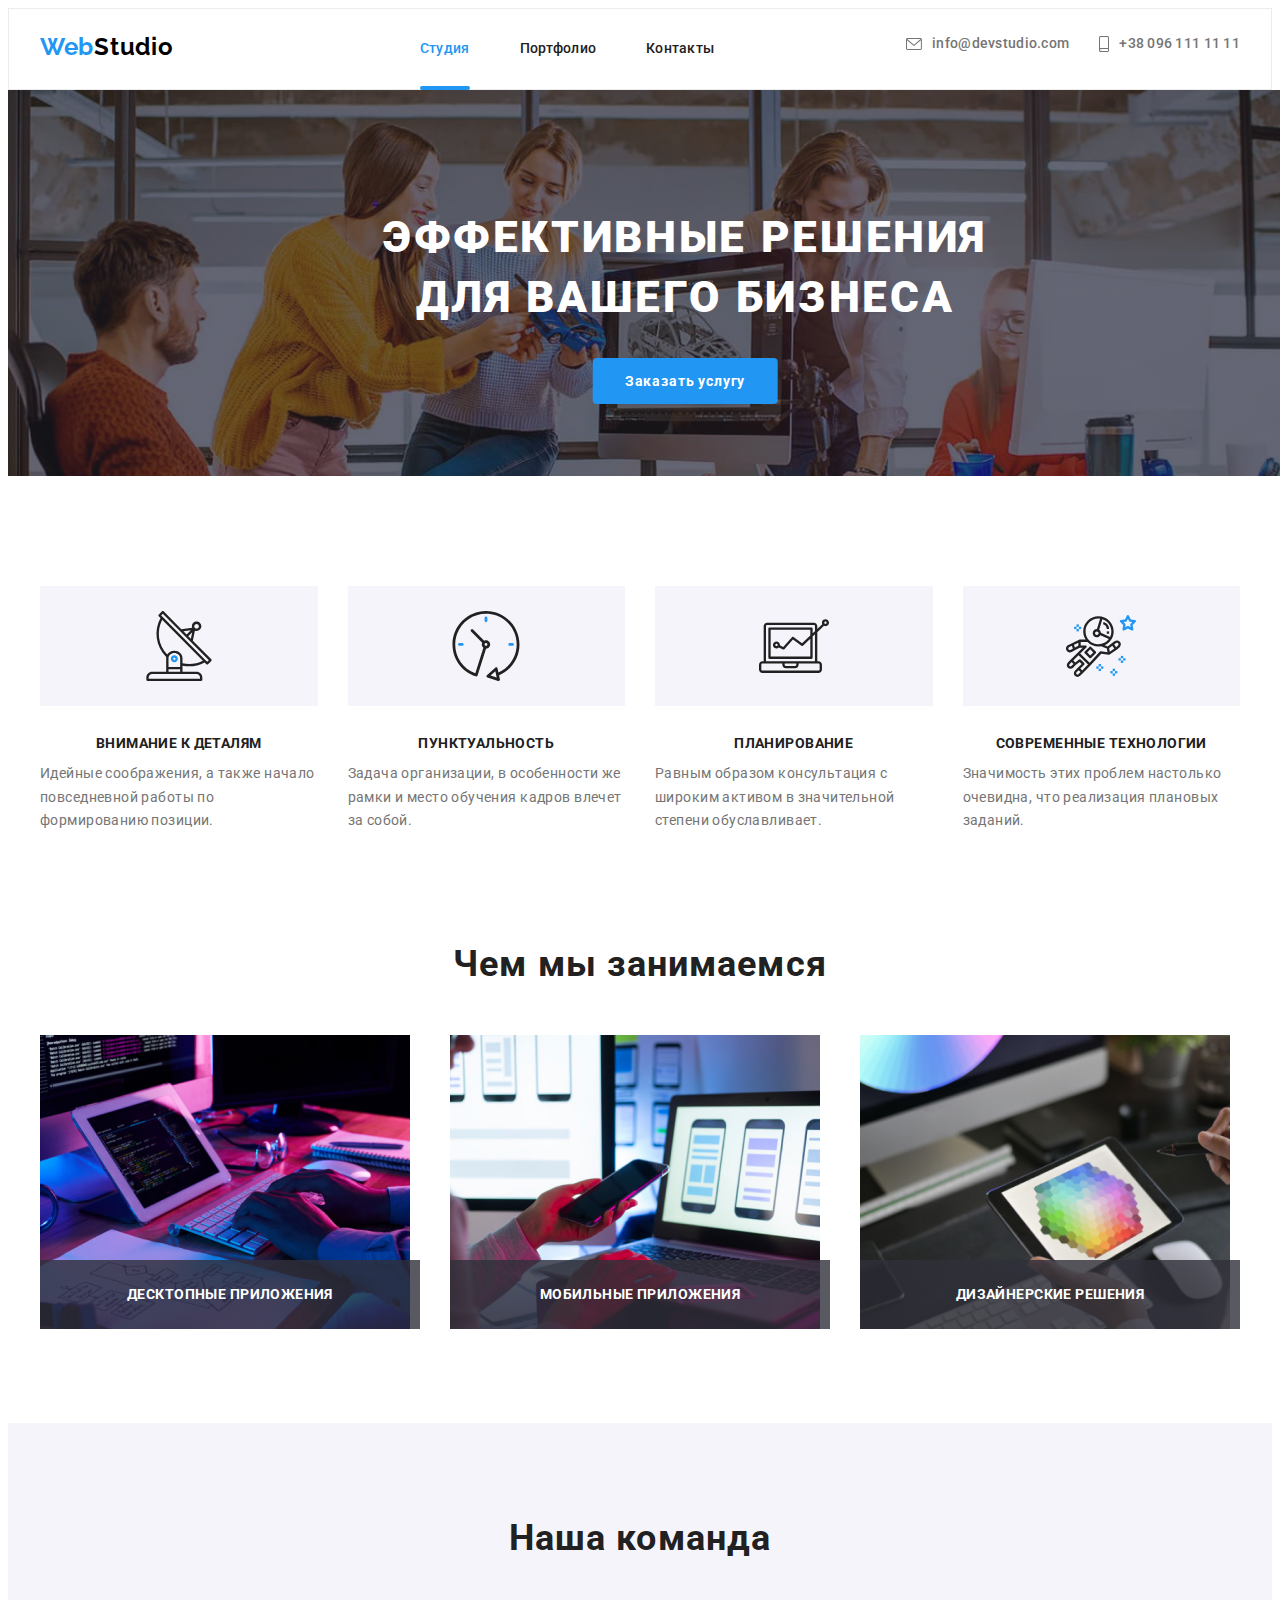
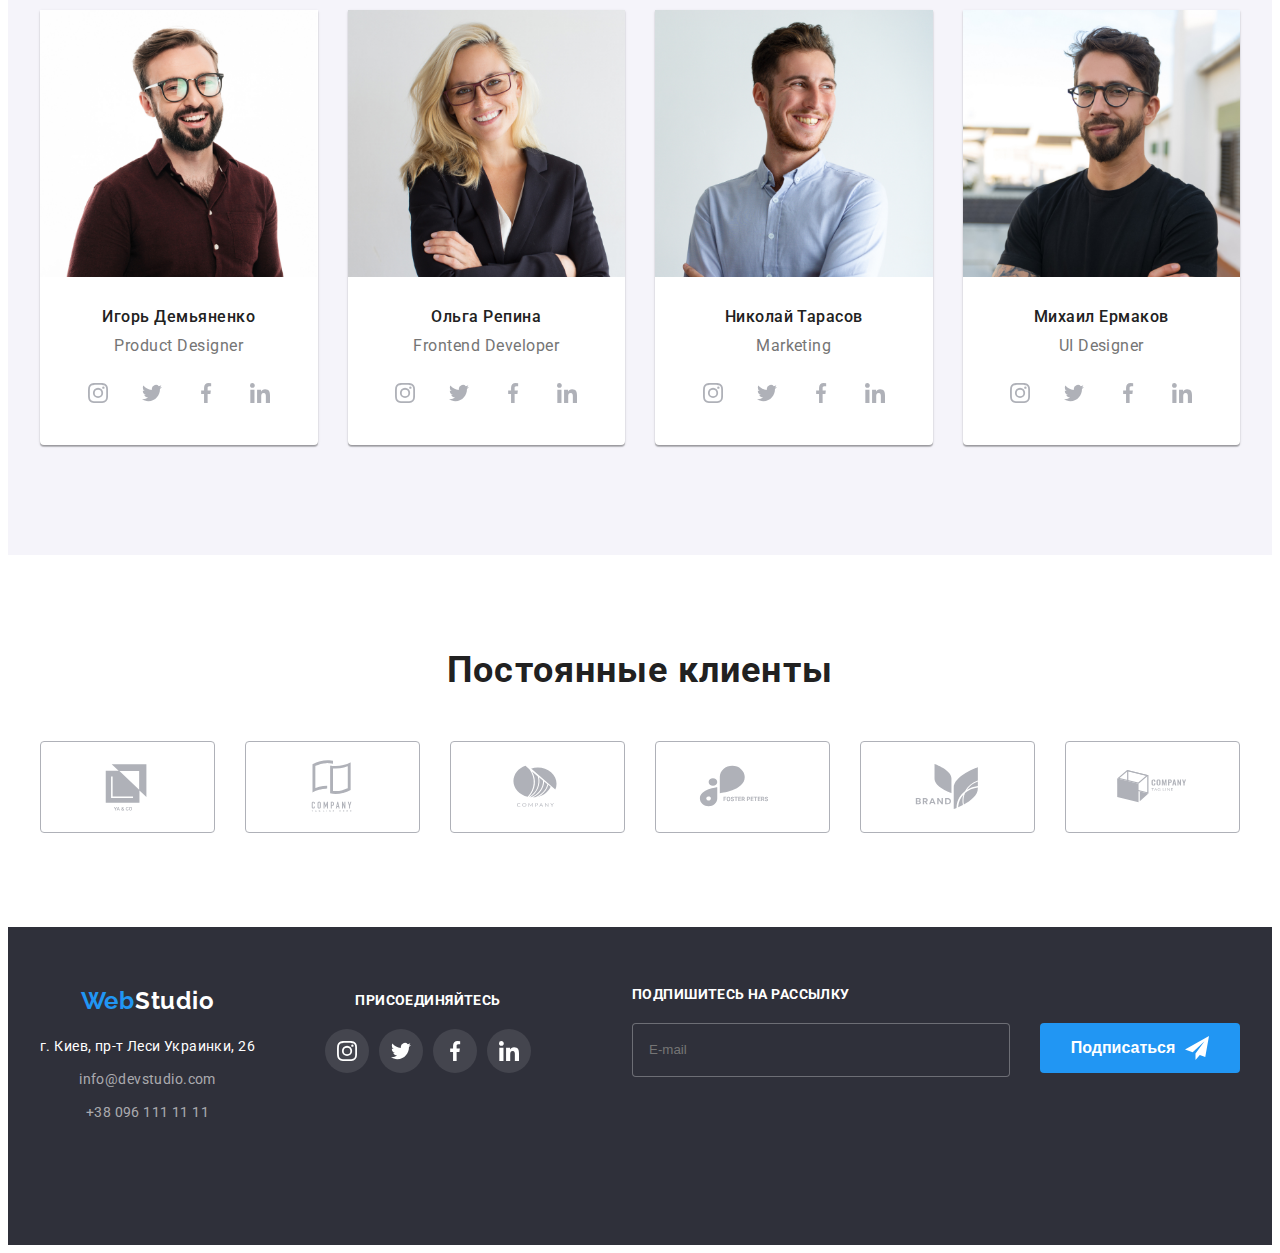
==== commit 40955cab: "!!!!!" ====
--- a/index.html
+++ b/index.html
@@ -27,7 +27,7 @@
         <a href="#" class="header__logo"
           >Web<span class="header__desk">Studio</span></a
         >
-        <button type="button" class="menu-btn is-open" data-menu-btn>
+        <button type="button" class="menu-btn" data-menu-btn>
           <svg
             width="24px"
             height="16px"
@@ -44,12 +44,8 @@
             ></use>
           </svg>
         </button>
-        <div
-          class="menu-container is-open"
-          id="menu-container"
-          data-menu-container
-        >
-          <div class="mobile-menu is-hidden">
+        <div class="menu-container" id="menu-container" data-menu-container>
+          <!-- < class="mobile-menu is-hidden"> -->
             <div class="mobile-nav">
               <ul class="mob-menu__list list">
                 <li class="mob-menu__item">
@@ -70,7 +66,6 @@
                 </li>
               </ul>
             </div>
-            <div class="mobile-social">
               <ul class="mob-items__list">
                 <li class="mob-items__item">
                   <a href="tel:+380961111111" class="mob-items__phone link">
@@ -100,9 +95,8 @@
                   <a href="#" class="mobile-soc">LinkedIn </a>
                 </li>
               </ul>
-            </div>
           </div>
-        </div>
+        
         <nav class="nav">
           <ul class="header-nav__list list">
             <li class="header-nav__item">
@@ -123,25 +117,30 @@
             </li>
           </ul>
         </nav>
-        <ul class="items list">
-          <li class="items__item">
-            <a href="mailto:info@devstudio.com" class="items__contact link">
-              <svg class="items__mail" width="16px" height="12px">
-                <use href="./images/symbol-defs2.svg#icon-envelopehover1"></use>
-              </svg>
-              info@devstudio.com</a
-            >
-          </li>
-          <li class="items__item">
-            <a href="tel:+380961111111" class="items__contact link">
-              <svg class="items__phone" width="10px" height="16px">
-                <use href="./images/symbol-defs2.svg#icon-smartphone1"></use>
-              </svg>
-              +38 096 111 11 11</a
-            >
-          </li>
-        </ul>
+        <div class="header-cont">
+          <ul class="items list">
+            <li class="items__item">
+              <a href="mailto:info@devstudio.com" class="items__contact link">
+                <svg class="items__mail" width="16px" height="12px">
+                  <use
+                    href="./images/symbol-defs2.svg#icon-envelopehover1"
+                  ></use>
+                </svg>
+                info@devstudio.com</a
+              >
+            </li>
+            <li class="items__item">
+              <a href="tel:+380961111111" class="items__contact link">
+                <svg class="items__phone" width="10px" height="16px">
+                  <use href="./images/symbol-defs2.svg#icon-smartphone1"></use>
+                </svg>
+                +38 096 111 11 11</a
+              >
+            </li>
+          </ul>
+        </div>
       </div>
+	</div>
     </header>
     <!--main content -->
     <main class="hero">
@@ -578,60 +577,64 @@
     <!-- footer -->
     <footer class="footer">
       <div class="container box">
-        <div class="footer-contact">
-          <a href="#" class="footer-logo"
-            >Web<span class="footer-desk">Studio</span></a
-          >
-          <ul id="контакты" class="footer-list list">
-            <li class="footer-list__item">
-              <a href="#контакты" class="footer-list__adress link"
-                >г. Киев, пр-т Леси Украинки, 26</a
-              >
-            </li>
-            <li class="footer-list__item">
-              <a href="mailto:info@devstudio.com" class="footer-list__link link"
-                >info@devstudio.com</a
-              >
-            </li>
-            <li class="footer-list__item">
-              <a href="tel:+380961111111" class="footer-list__link link"
-                >+38 096 111 11 11</a
-              >
-            </li>
-          </ul>
-        </div>
-        <div class="footer-icon">
-          <p class="footer-text">присоединяйтесь</p>
-          <ul class="footer-item">
-            <li class="footer-item__link">
-              <a href="#">
-                <svg class="footer-item__element" width="20px" height="20px">
-                  <use href="./images/symbol-defs2.svg#icon-instagram2"></use>
-                </svg>
-              </a>
-            </li>
-            <li class="footer-item__link">
-              <a href="#">
-                <svg class="footer-item__element" width="20px" height="20px">
-                  <use href="./images/symbol-defs2.svg#icon-twitter1"></use>
-                </svg>
-              </a>
-            </li>
-            <li class="footer-item__link">
-              <a href="#">
-                <svg class="footer-item__element" width="20px" height="20px">
-                  <use href="./images/symbol-defs2.svg#icon-facebook1"></use>
-                </svg>
-              </a>
-            </li>
-            <li class="footer-item__link">
-              <a href="#">
-                <svg class="footer-item__element" width="20px" height="20px">
-                  <use href="./images/symbol-defs2.svg#icon-linkedin1"></use>
-                </svg>
-              </a>
-            </li>
-          </ul>
+        <div class="footer-soc">
+          <div class="footer-contact">
+            <a href="#" class="footer-logo"
+              >Web<span class="footer-desk">Studio</span></a
+            >
+            <ul id="контакты" class="footer-list list">
+              <li class="footer-list__item">
+                <a href="#контакты" class="footer-list__adress link"
+                  >г. Киев, пр-т Леси Украинки, 26</a
+                >
+              </li>
+              <li class="footer-list__item">
+                <a
+                  href="mailto:info@devstudio.com"
+                  class="footer-list__link link"
+                  >info@devstudio.com</a
+                >
+              </li>
+              <li class="footer-list__item">
+                <a href="tel:+380961111111" class="footer-list__link link"
+                  >+38 096 111 11 11</a
+                >
+              </li>
+            </ul>
+          </div>
+          <div class="footer-icon">
+            <p class="footer-text">присоединяйтесь</p>
+            <ul class="footer-item">
+              <li class="footer-item__link">
+                <a href="#">
+                  <svg class="footer-item__element" width="20px" height="20px">
+                    <use href="./images/symbol-defs2.svg#icon-instagram2"></use>
+                  </svg>
+                </a>
+              </li>
+              <li class="footer-item__link">
+                <a href="#">
+                  <svg class="footer-item__element" width="20px" height="20px">
+                    <use href="./images/symbol-defs2.svg#icon-twitter1"></use>
+                  </svg>
+                </a>
+              </li>
+              <li class="footer-item__link">
+                <a href="#">
+                  <svg class="footer-item__element" width="20px" height="20px">
+                    <use href="./images/symbol-defs2.svg#icon-facebook1"></use>
+                  </svg>
+                </a>
+              </li>
+              <li class="footer-item__link">
+                <a href="#">
+                  <svg class="footer-item__element" width="20px" height="20px">
+                    <use href="./images/symbol-defs2.svg#icon-linkedin1"></use>
+                  </svg>
+                </a>
+              </li>
+            </ul>
+          </div>
         </div>
         <form class="footer-form">
           <p class="text-form">Подпишитесь на рассылку</p>
--- a/Css/main.min.css
+++ b/Css/main.min.css
@@ -1 +1 @@
-:root{--title-color: #212121;--main-font: roboto, sans-serif;--logo-color: #2196f3;--contact-color: #757575}body{font-family:var(--main-font);background-color:#fff;color:var(--title-color)}.container{position:relative;width:100%;padding-right:15px;padding-left:15px;margin:0 auto}@media screen and (min-width: 480px){.container{max-width:480px}}@media screen and (min-width: 768px){.container{max-width:768px}}@media screen and (min-width: 1200px){.container{max-width:1200px}}.title{font-weight:700;font-size:28px;line-height:1.17;letter-spacing:.03em;text-align:center;margin-bottom:30px;color:var(--title-color);margin-top:0px}@media screen and (min-width: 1200px){.title{font-weight:700;font-size:36px;line-height:1.17;letter-spacing:.03em}}@media screen and (min-width: 1200px){.title{margin-bottom:50px}}.img{display:block;max-width:100%;height:auto;width:100%}.header .container{display:flex;justify-content:space-between;align-items:center}.header{position:relative;background-color:#fff;padding:0 px;border:1px solid #ececec}.nav{display:none}@media screen and (min-width: 768px){.nav{display:block}}.items.list{display:none}@media screen and (min-width: 768px){.items.list{display:block}}@media screen and (min-width: 1200px){.items.list{display:flex}}.nav .link{display:block;padding-top:32px;padding-bottom:32px}.header__logo{width:145px;height:31px;margin-right:93px}.list{list-style:none}.header__logo,.footer-logo{display:inline-block;font-family:"Raleway";font-style:normal;font-weight:700;font-size:24px;line-height:1.17;letter-spacing:.03em;color:var(--logo-color)}.header__desk,.footer-desk{color:#000}.logo,.header__logo,.footer-logo,.link{text-decoration:none}.link{transition:color 250ms cubic-bezier(0.4, 0, 0.2, 1)}.link:hover,.link:focus{color:var(--logo-color)}.mobile-menu{position:fixed;background-color:#fff;z-index:2;top:0px;left:0px;width:100vw;height:100vh;display:flex;flex-direction:column;height:100%;justify-content:space-between;overflow:auto}.menu-open__icon{display:block}.mobile-menu__close{background-color:#fff;position:absolute;width:40px;height:40px;top:10px;right:15px;padding:11px;border:none;border-radius:50%;outline:rgba(0,0,0,0)}.mobile-menu__close:hover{fill:var(--logo-color)}.mobile-menu__close:focus{fill:var(--logo-color)}.mobile-nav{margin-top:48px;margin-left:40px}.mob-menu__list{padding:0px;margin:0px}.mob-menu__item:not(:last-child){margin-bottom:32px}.mob-menu__link{font-weight:500;font-size:40px;line-height:1.17;letter-spacing:.02em;color:#212121}.mob-menu__link:hover,.mob-menu__link:focus{color:var(--logo-color)}.mob-items__list{list-style:none;padding:0px;margin-left:40px;margin-bottom:64px}.mob-items__item{font-weight:500;font-size:30px;line-height:1.17;letter-spacing:.02em;color:#757575;margin-bottom:32px}@media screen and (min-width: 480px){.mob-items__item{font-weight:500;font-size:34px;line-height:1.17;letter-spacing:.02em}}.mob-items__contact{color:#757575}.mob-items__phone{color:#757575}.mob-items__mail{font-weight:500;font-size:24px;line-height:1.17;letter-spacing:.02em}.mob-item{list-style:none;display:flex;font-weight:500;font-size:12px;line-height:1.17;letter-spacing:.02em;padding:0px;margin-left:40px}@media screen and (min-width: 480px){.mob-item{font-weight:500;font-size:18px;line-height:1.22;letter-spacing:.02em}}.mobile-soc{text-decoration:none;margin-right:20px;color:#757575}.mobile-soc:hover,.mobile-soc:focus{color:var(--logo-color)}.mobile-soc::after{content:"";position:absolute;width:1px;height:22px;background-color:#757575;margin-left:10px}.menu-btn{width:40px;height:40px;display:inline-flex;padding:0px;z-index:4;justify-content:center;align-items:center;margin:0px;background-color:rgba(0,0,0,0);border:none}@media screen and (min-width: 768px){.menu-btn{display:none}}.menu-btn .icon-cross{display:none}.menu-btn.is-open .icon-cross{display:block}.menu-btn.is-open .icon-menu{display:none}.menu-container{position:absolute;display:none;top:100%;width:100%;height:600px;z-index:3;background-color:#ff0;left:0;padding:20px}@media screen and (min-width: 768px){.menu-container{display:none}}.menu-container.is-open{display:block}.header-nav__list,.items{font-weight:500;font-size:14px;line-height:1.14;letter-spacing:.02em;margin:0px;padding:0px}.header-nav__link.header-nav__link--current{color:var(--logo-color)}.header-nav__link.header-nav__link--current::after{content:"";position:absolute;bottom:-1px;left:0;background-color:#2196f3;width:100%;height:4px;border-radius:2px}.header-nav__link{position:relative;font-weight:500;font-size:14px;line-height:1.14;letter-spacing:.02em;color:var(--title-color)}.header-nav__list .header-nav__item{margin-right:50px}.header-nav__list .header-nav__item :last-child{margin-right:0}.header-nav__list{display:flex}.items{display:flex;margin-left:auto}.items .items__item+.items__item{margin-left:30px}.items__contact{display:flex;align-items:center;color:var(--contact-color)}.items__contact:hover,.items__contact:focus{fill:var(--logo-color)}.items__contact:hover svg,.items__contact:focus svg{fill:var(--logo-color)}.items__mail{margin-right:10px;fill:#757575;transition:fill 250ms cubic-bezier(0.4, 0, 0.2, 1)}.items__mail:hover{fill:var(--logo-color)}.items__phone{margin-right:10px;fill:#757575;transition:fill 250ms cubic-bezier(0.4, 0, 0.2, 1)}.items__phone:hover{fill:var(--logo-color)}.hero__section{max-width:1600px;width:100%;height:auto;margin-left:auto;margin-right:auto;background-color:gray;background-image:linear-gradient(to right, rgba(47, 48, 58, 0.4), rgba(47, 48, 58, 0.4)),url(../images/Header_bg_mabile.jpg);background-size:cover}@media(min-device-pixel-ratio: 2),(min-resolution: 192dpi),(min-resolution: 2dppx){.hero__section{background-image:linear-gradient(to right, rgba(47, 48, 58, 0.4), rgba(47, 48, 58, 0.4)),url(../images/Header_bg_mabile_2x.jpg)}}@media screen and (min-width: 768px){.hero__section{background-image:linear-gradient(to right, rgba(47, 48, 58, 0.4), rgba(47, 48, 58, 0.4)),url(../images/Header_bg_tab.jpg);background-size:cover}}@media screen and (min-width: 768px)and (min-device-pixel-ratio: 2),screen and (min-width: 768px)and (min-resolution: 192dpi),screen and (min-width: 768px)and (min-resolution: 2dppx){.hero__section{background-image:linear-gradient(to right, rgba(47, 48, 58, 0.4), rgba(47, 48, 58, 0.4)),url(../images/Header_bg_tab_2x.jpg)}}@media screen and (min-width: 1200px){.hero__section{background-image:linear-gradient(to right, rgba(47, 48, 58, 0.4), rgba(47, 48, 58, 0.4)),url(../images/Img21.jpg);background-size:cover}}@media screen and (min-width: 1200px)and (min-device-pixel-ratio: 2),screen and (min-width: 1200px)and (min-resolution: 192dpi),screen and (min-width: 1200px)and (min-resolution: 2dppx){.hero__section{background-image:linear-gradient(to right, rgba(47, 48, 58, 0.4), rgba(47, 48, 58, 0.4)),url(../images/Img_bg_2x.jpg)}}.hero__section{background-color:#2f303a;padding:200px 0px}@media screen and (min-width: 480px){.hero__section{padding:118px 45px}}@media screen and (min-width: 480px){.section{padding-bottom:60px}}@media screen and (min-width: 1200px){.section{padding-top:94px;padding-bottom:94px}}.hero__text{display:block;margin-bottom:30px;margin-top:0;text-align:center;text-transform:uppercase;color:#fff}@media screen and (min-width: 320px){.hero__text{font-weight:900;font-size:20px;line-height:1.36;letter-spacing:.06em}}@media screen and (min-width: 480px){.hero__text{font-size:26px}}@media screen and (min-width: 1200px){.hero__text{font-size:44px}}.hero__button{font-family:"Roboto";font-style:normal;color:#fff;cursor:pointer;background-color:var(--logo-color);padding:10px 32px;margin:0px 700px 200px 700;display:block;margin:0 auto;border-radius:4px;border:0px;transition:background-color 250ms cubic-bezier(0.4, 0, 0.2, 1),color 250ms cubic-bezier(0.4, 0, 0.2, 1);position:absolute;left:50%;transform:translate(-50%)}@media screen and (min-width: 320px){.hero__button{font-weight:700;font-size:11px;line-height:1.88;letter-spacing:.06em}}@media screen and (min-width: 480px){.hero__button{font-weight:700;font-size:14px;line-height:1.88;letter-spacing:.06em}}.hero__button:hover,.hero__button:focus{color:#fff;background-color:#188ce8}.visually-hidden{position:absolute;width:1px;height:1px;margin:-1px;border:0;padding:0;white-space:nowrap;clip-path:inset(100%);clip:rect(0 0 0 0);overflow:hidden}.benefist-list{display:flex;flex-wrap:wrap;gap:30px;padding:0px}.benefist-list__item{max-width:100%}@media screen and (min-width: 768px){.benefist-list__item{width:calc((100% - 60px)/2)}}@media screen and (min-width: 1200px){.benefist-list__item{width:calc((100% - 90px)/4)}}.benefist-list__item::before{display:block;content:"";background-size:70px 70px;margin-bottom:30px;height:120px;background-repeat:no-repeat;background-position:center;background-color:#f5f4fa}.icon-antenna::before{background-image:url(../images/antenna1.svg)}.icon-time::before{background-image:url(../images/clock1.svg)}.icon-diagram::before{background-image:url(../images/Vector.svg)}.icon-astronaut::before{background-image:url(../images/astronaut1.svg)}.benefist-list__title{font-weight:700;font-size:14px;line-height:1.14;letter-spacing:.03em;text-transform:uppercase;text-align:center;color:var(--title-color);margin-top:0px;margin-bottom:10px}.benefist-list__text{font-weight:400;font-size:14px;line-height:1.71;letter-spacing:.03em;color:var(--contact-color);margin:0px}img{display:block;max-width:100%;height:auto;position:relative}.case-section.section{padding-top:0px}@media screen and (max-width: 1199px){.case-section.section{position:absolute;width:1px;height:1px;margin:-1px;border:0;padding:0;white-space:nowrap;clip-path:inset(100%);clip:rect(0 0 0 0);overflow:hidden}}.case-list__destop{position:relative}.case-list__desk{font-weight:700;font-size:14px;line-height:1.14;letter-spacing:.03em;text-align:center;text-transform:uppercase;margin:0px;padding-top:27px;padding-bottom:27px;color:#fff}.case-list__text{position:absolute;text-align:center;width:100%;bottom:0px;background-color:rgba(47,48,58,.8)}.case-list{display:flex;justify-content:space-between;padding:0px;margin:0 -30px 0 0}.case-list__item{width:calc((100% - 60px)/3);margin-right:30px}.team-section{background-color:#f5f4fa}.team-heading{font-weight:700;font-size:36px;line-height:1.17;letter-spacing:.03em;text-align:center;color:var(--title-color)}.team-list{display:flex;flex-wrap:wrap;gap:30px;padding:0px}.team-list__item{width:100%}@media screen and (min-width: 768px){.team-list__item{width:calc((100% - 60px)/2)}}@media screen and (min-width: 1200px){.team-list__item{width:calc((100% - 90px)/4)}}.team-list__title{font-weight:500;font-size:16px;line-height:1.19;letter-spacing:.03em;text-align:center;color:var(--title-color);margin-top:0px;margin-bottom:10px}.team-list__text{font-weight:400;font-size:16px;line-height:1.19;letter-spacing:.03em;text-align:center;color:var(--contact-color);margin:0px}.team-list__item{background:#fff;box-shadow:0px 1px 3px rgba(0,0,0,.12),0px 1px 1px rgba(0,0,0,.14),0px 2px 1px rgba(0,0,0,.2);border-radius:0px 0px 4px 4px}.team-list__description{padding-top:30px;padding-bottom:30px}.team-list__icon{display:flex;justify-content:center;padding:0px;margin:0px;margin-top:16px;list-style:none}.team-list__links:not(:last-child){margin-right:10px}.team-list__links a{display:flex;justify-content:center;align-items:center;width:44px;height:44px;border-radius:50%;fill:#afb1b8;transition:background-color 250ms cubic-bezier(0.4, 0, 0.2, 1),outline 250ms cubic-bezier(0.4, 0, 0.2, 1)}.team-list__links a:hover,.team-list__links a:focus{background-color:#188ce8;outline:none}.team-list__links a svg{transition:fill 250ms cubic-bezier(0.4, 0, 0.2, 1)}.team-list__links a:hover svg,.team-list__links a:focus svg{fill:#fff}.clients-list{display:flex;justify-content:space-between;display:flex;flex-wrap:wrap;gap:30px;list-style:none;padding-left:0px;margin-top:0px;margin-bottom:0px}.clients-list li.clients-list__link{max-width:100%}@media screen and (min-width: 480px){.clients-list li.clients-list__link{width:calc((100% - 30px)/2)}}@media screen and (min-width: 768px){.clients-list li.clients-list__link{width:calc((100% - 60px)/3)}}@media screen and (min-width: 1200px){.clients-list li.clients-list__link{width:calc((100% - 150px)/6)}}.clients-list li.clients-list__link a{display:flex;justify-content:center;align-items:center;height:90px;border:1px solid #afb1b8;border-radius:4px;fill:#afb1b8;transition:border-color 250ms cubic-bezier(0.4, 0, 0.2, 1),fill 250ms cubic-bezier(0.4, 0, 0.2, 1)}.clients-list li.clients-list__link a:hover,.clients-list li.clients-list__link a:focus{border-color:#2196f3;fill:#2196f3;outline:rgba(0,0,0,0)}.clients-list li.clients-list__link:last-child{margin-right:0px}.footer-list__adress{font-weight:400;font-size:14px;line-height:1.71;letter-spacing:.03em;color:#fff}.footer-list__link{font-weight:400;font-size:14px;line-height:1.71;letter-spacing:.03em;color:rgba(255,255,255,.6)}.footer-logo{margin-bottom:20px}.footer-list__item:not(:last-child){margin-bottom:9px}.footer{background-color:#2f303a;padding-bottom:60px;padding-top:60px}.footer-list.list{padding-left:0px;margin:0px}.box{display:flex;flex-wrap:wrap}.footer-text{font-weight:700;font-size:14px;line-height:1.14;letter-spacing:.03em;text-transform:uppercase;color:#fff;margin:0px;margin-bottom:20px}.footer-icon{padding-left:100px}.footer-item{display:flex;padding:0px;margin:0px;list-style:none}.footer-item__link a{display:flex;justify-content:center;align-items:center;width:44px;height:44px;border-radius:50%;fill:#fff;background:rgba(255,255,255,.1);transition:background-color 250ms cubic-bezier(0.4, 0, 0.2, 1),fill 250ms cubic-bezier(0.4, 0, 0.2, 1),outline 250ms cubic-bezier(0.4, 0, 0.2, 1)}.footer-item__link a:hover,.footer-item__link a:focus{background-color:#188ce8;fill:#fff;outline:0}.footer-item__link:not(:last-child){margin-right:10px}.clients-list{display:block;display:flex;justify-content:space-between;list-style:none;padding-left:0px;margin-top:0px;margin-bottom:0px}.clients-list li.clients-link{width:calc((100% - 150px)/6);margin-right:30px}.clients-list li.clients-link a{display:flex;justify-content:center;align-items:center;height:90px;border:1px solid #afb1b8;border-radius:4px;fill:#afb1b8;transition:border-color 250ms cubic-bezier(0.4, 0, 0.2, 1),fill 250ms cubic-bezier(0.4, 0, 0.2, 1)}.clients-list li.clients-link a:hover,.clients-list li.clients-link a:focus{border-color:#2196f3;fill:#2196f3;outline:rgba(0,0,0,0)}.clients-list li.clients-link:last-child{margin-right:0px}.footer-form{margin-left:auto}.footer-email{display:inline-block;display:flex;flex-wrap:wrap;gap:30px;max-width:100%}.text-form{font-weight:700;font-size:14px;line-height:1.14;letter-spacing:.03em;text-transform:uppercase;color:#fff;margin:0px 0px 20px 0px}.footer-btn{display:flex;justify-content:center;align-items:center;height:50px;width:200px;padding:0px;background:#2196f3;border:none;border-radius:4px;margin-left:12px;cursor:pointer}.footer-btn:hover,.footer-btn:focus{color:#fff;background-color:#188ce8}.footer-input{width:100%;width:358px;height:50px;border:1px solid rgba(255,255,255,.3);color:rgba(255,255,255,.6);background-color:#2f303a;border-radius:4px;padding-left:16px}.text-btn{font-weight:700;font-size:16px;line-height:1.88;margin:0px;padding:0px;color:#fff}.footer-pilot{margin-left:10px;fill:#fff}.footer-desk{color:#fff}.footer-contact{display:inline-block;justify-content:center;align-items:center}.main-list{display:flex;justify-content:center;padding-left:0px;margin-top:0px;margin-bottom:50px}.main-list .main-list__btn{margin-right:8px}.main-list__button{font-family:"Roboto";font-weight:500;font-size:16px;line-height:1.62;letter-spacing:.03em;text-align:center;color:var(--title-color);cursor:pointer;padding:6px 22px;border:0px;border-radius:4px;transition:color 250ms cubic-bezier(0.4, 0, 0.2, 1),background-color 250ms cubic-bezier(0.4, 0, 0.2, 1),box-shadow 250ms cubic-bezier(0.4, 0, 0.2, 1),border-radius 250ms cubic-bezier(0.4, 0, 0.2, 1)}.main-list .main-list__button:last-child{margin-right:0px}.main-list__button:hover,.main-list__button:focus{color:#fff;background-color:var(--logo-color);box-shadow:0px 3px 1px rgba(0,0,0,.1),0px 1px 2px rgba(0,0,0,.08),0px 2px 2px rgba(0,0,0,.12);border-radius:4px}.project-title{font-weight:700;font-size:18px;line-height:2;letter-spacing:.06em;color:var(--title-color);margin-top:0px;margin-bottom:4px}.project{padding:20px 24px 20px 24px;border:1px solid #eee;border-top:none}.project-text{font-weight:400;font-size:16px;line-height:1.88;letter-spacing:.03em;color:var(--contact-color);margin:0px}.project-list{background-color:#fff}.project-list__link{display:block;transition:box-shadow 250ms cubic-bezier(0.4, 0, 0.2, 1)}.project-list__link:hover{box-shadow:0px 1px 1px rgba(0,0,0,.12),0px 4px 4px rgba(0,0,0,.06),1px 4px 6px rgba(0,0,0,.16)}.project-list__link:focus{box-shadow:0px 1px 1px rgba(0,0,0,.12),0px 4px 4px rgba(0,0,0,.06),1px 4px 6px rgba(0,0,0,.16)}.project-list{display:flex;flex-wrap:wrap;gap:30px}.project-list{margin:0 -30px -30px 0;padding:0}.project-list__info{width:100%;margin-bottom:30px}@media screen and (min-width: 768px){.project-list__info{width:calc((100% - 30px)/2)}}@media screen and (min-width: 1200px){.project-list__info{width:calc((100% - 90px)/3)}}.project-list__pic{position:relative;overflow:hidden}.project-list__thumb{position:absolute;width:370px;height:294px;top:100%;display:flex;align-items:center;background-color:rgba(33,150,243,.9);padding:0px 24px;transition:transform 250ms cubic-bezier(0.4, 0, 0.2, 1)}.project-list__link:hover .project-list__thumb{opacity:1;transform:translatey(-100%)}.project-list__link:focus .project-list__thumb{opacity:1;transform:translatey(-100%);outline:none}.project-list__desk{display:inline-block;font-weight:400;font-size:18px;line-height:1.56;letter-spacing:.03em;color:#fff;margin:0px}.backdrop{position:fixed;top:0;left:0;width:100%;height:100%;background-color:rgba(0,0,0,.2);z-index:5;overflow-y:scroll}.modal{position:absolute;top:50%;left:50%;transform:translate(-50%, -50%) scale(1);padding:40px;border-radius:4px;background-color:#fff;box-shadow:0px 1px 3px rgba(0,0,0,.12),0px 1px 1px rgba(0,0,0,.14),0px 2px 1px rgba(0,0,0,.2);transition:transform 500ms cubic-bezier(0.4, 0, 0.2, 1)}@media screen and (min-width: 320px){.modal{min-width:330px;min-height:540px}}@media screen and (min-width: 480px){.modal{min-width:450px;min-height:609px}}@media screen and (min-width: 1200px){.modal{min-width:528px;min-height:581px}}.backdrop.is-hidden .modal{transform:translate(-50%, -50%) scale(0.9);transition:transform 500ms cubic-bezier(0.4, 0, 0.2, 1)}.modal-title{display:block;font-weight:700;font-size:20px;line-height:1.15;letter-spacing:.03em;text-align:center;color:#212121;margin:0px;margin-bottom:30px}.modal-form{display:block}.modal-textarea__comment{font-weight:400;font-size:12px;line-height:1.17;letter-spacing:.01em;color:#757575}.modal-textarea__info{resize:none;font-weight:400;font-size:12px;line-height:1.17;letter-spacing:.01em;width:100%;height:120px;outline:rgba(0,0,0,0);margin-top:4px;border-radius:4px;padding:12px 16px;border:1px solid rgba(33,33,33,.2);transition:color 250ms cubic-bezier(0.4, 0, 0.2, 1)}.modal-textarea__info:focus{border:1px solid #2196f3}.modal-textarea{width:100%;padding:0px}.form-field{position:relative;margin:auto;margin-bottom:30px}.mail{margin-bottom:10px}.form-field__imput{display:inline-block;font-weight:400;font-size:12px;line-height:1.17;letter-spacing:.01em;width:100%;height:40px;padding-left:45px;border-radius:4px;outline:rgba(0,0,0,0);border:1px solid rgba(33,33,33,.2);transition:color 250ms cubic-bezier(0.4, 0, 0.2, 1)}.form-field__imput:focus{border:1px solid #2196f3}.modal-label{position:absolute;left:0px;top:-17px;font-weight:400;font-size:12px;line-height:1.17;letter-spacing:.01em;color:#757575}.form-field__icon{position:absolute;left:12px;top:50%;transform:translateY(-50%);transition:fiil 250ms cubic-bezier(0.4, 0, 0.2, 1)}.form-field__imput:focus+.form-field__icon{fill:#2196f3}.checkbox{font-weight:400;font-size:14px;line-height:1.17;letter-spacing:.03em;-webkit-appearance:none;-moz-appearance:none;appearance:none;position:absolute}.check-field{display:flex;align-items:center;gap:7px;margin-left:14px;margin-top:20px;margin-bottom:30px}.checkbox__icon{display:inline-block;width:16px;height:15px;border:2px solid #212121;border-radius:2px}.checkbox:checked+.checkbox__icon{background-color:#2196f3;background-image:url(../images/iconcheck1.svg);background-size:12px auto;background-position:50% 50%;background-origin:border-box;border-color:#2196f3}.checkbox:focus+.checkbox__icon{border-color:#2196f3}.checkbox__text{font-weight:400;font-size:14px;line-height:1.71;letter-spacing:.03em;color:#757575}.checkbox-link{color:#2196f3}.checkbox-link:hover{text-decoration:none}.check-button__btn{font-weight:700;font-size:16px;line-height:1.88;color:#fff;background-color:#2196f3;padding:10px 55px;border:none;border-radius:4px;cursor:pointer}.check-button__btn:hover,.check-button__btn:focus{color:#fff;background-color:#188ce8}.check-button{display:flex;justify-content:center}.modal-button{position:absolute;width:30px;height:30px;top:8px;right:8px;padding:6px;border:1px solid rgba(0,0,0,.1);border-radius:50%;background-color:#fff;outline:rgba(0,0,0,0);cursor:pointer}.modal-button:hover{fill:var(--logo-color)}.modal-button:focus{fill:var(--logo-color)}.backdrop.is-hidden{opacity:0;pointer-events:none}/*# sourceMappingURL=main.min.css.map */+:root{--title-color: #212121;--main-font: roboto, sans-serif;--logo-color: #2196f3;--contact-color: #757575}body{font-family:var(--main-font);background-color:#fff;color:var(--title-color)}.container{position:relative;width:100%;padding-right:15px;padding-left:15px;margin:0 auto}@media screen and (min-width: 480px){.container{max-width:480px}}@media screen and (min-width: 768px){.container{max-width:768px}}@media screen and (min-width: 1200px){.container{max-width:1200px}}.title{font-weight:700;font-size:28px;line-height:1.17;letter-spacing:.03em;text-align:center;margin-bottom:30px;color:var(--title-color);margin-top:0px}@media screen and (min-width: 1200px){.title{font-weight:700;font-size:36px;line-height:1.17;letter-spacing:.03em}}@media screen and (min-width: 1200px){.title{margin-bottom:50px}}.img{display:block;max-width:100%;height:auto;width:100%}.header .container{display:flex;justify-content:space-between;align-items:center}.header{position:relative;background-color:#fff;padding:0 px;border:1px solid #ececec}.nav{display:none}@media screen and (min-width: 768px){.nav{display:block}}.items.list{display:none}@media screen and (min-width: 768px){.items.list{display:block}}@media screen and (min-width: 1200px){.items.list{display:flex}}.nav .link{display:block;padding-top:32px;padding-bottom:32px}.header__logo{width:145px;height:31px;margin-right:93px}.list{list-style:none}.header__logo,.footer-logo{display:inline-block;font-family:"Raleway";font-style:normal;font-weight:700;font-size:24px;line-height:1.17;letter-spacing:.03em;color:var(--logo-color)}.header__desk,.footer-desk{color:#000}.logo,.header__logo,.footer-logo,.link{text-decoration:none}.link{transition:color 250ms cubic-bezier(0.4, 0, 0.2, 1)}.link:hover,.link:focus{color:var(--logo-color)}.mobile-menu{position:fixed;background-color:#fff;z-index:2;top:0px;left:0px;width:100vw;height:100vh;display:flex;flex-direction:column;height:100%;justify-content:space-between;overflow:auto}.menu-open__icon{display:block}.mobile-menu__close{background-color:#fff;position:absolute;width:40px;height:40px;top:10px;right:15px;padding:11px;border:none;border-radius:50%;outline:rgba(0,0,0,0)}.mobile-menu__close:hover{fill:var(--logo-color)}.mobile-menu__close:focus{fill:var(--logo-color)}.mobile-nav{margin-top:48px;margin-left:40px}.mob-menu__list{padding:0px;margin:0px}.mob-menu__item:not(:last-child){margin-bottom:32px}.mob-menu__link{font-weight:500;font-size:40px;line-height:1.17;letter-spacing:.02em;color:#212121}.mob-menu__link:hover,.mob-menu__link:focus{color:var(--logo-color)}.mob-items__list{list-style:none;padding:0px;margin-left:40px;margin-bottom:64px}.mob-items__item{font-weight:500;font-size:30px;line-height:1.17;letter-spacing:.02em;color:#757575;margin-bottom:32px}@media screen and (min-width: 480px){.mob-items__item{font-weight:500;font-size:34px;line-height:1.17;letter-spacing:.02em}}.mob-items__contact{color:#757575}.mob-items__phone{color:#757575}.mob-items__mail{font-weight:500;font-size:24px;line-height:1.17;letter-spacing:.02em}.mob-item{list-style:none;display:flex;font-weight:500;font-size:12px;line-height:1.17;letter-spacing:.02em;padding:0px;margin-left:40px}@media screen and (min-width: 480px){.mob-item{font-weight:500;font-size:18px;line-height:1.22;letter-spacing:.02em}}.mobile-soc{text-decoration:none;margin-right:20px;color:#757575}.mobile-soc:hover,.mobile-soc:focus{color:var(--logo-color)}.mobile-soc::after{content:"";position:absolute;width:1px;height:22px;background-color:#757575;margin-left:10px}.menu-btn{width:40px;height:40px;display:inline-flex;padding:0px;z-index:4;justify-content:center;align-items:center;margin:0px;background-color:rgba(0,0,0,0);border:none}@media screen and (min-width: 768px){.menu-btn{display:none}}.menu-btn .icon-cross{display:none}.menu-btn.is-open .icon-cross{display:block}.menu-btn.is-open .icon-menu{display:none}.menu-container{position:fixed;display:none;top:0;width:100%;height:600px;z-index:3;background-color:#fff;left:0;padding:20px}@media screen and (min-width: 768px){.menu-container{display:none}}.menu-container.is-open{display:block}.header-nav__list,.items{font-weight:500;font-size:14px;line-height:1.14;letter-spacing:.02em;margin:0px;padding:0px}.header-nav__link.header-nav__link--current{color:var(--logo-color)}.header-nav__link.header-nav__link--current::after{content:"";position:absolute;bottom:-1px;left:0;background-color:#2196f3;width:100%;height:4px;border-radius:2px}.header-nav__link{position:relative;font-weight:500;font-size:14px;line-height:1.14;letter-spacing:.02em;color:var(--title-color)}.header-nav__list .header-nav__item{margin-right:50px}.header-nav__list .header-nav__item :last-child{margin-right:0}.header-nav__list{display:flex}@media screen and (min-width: 1200px){.items .items__item+.items__item{margin-left:30px}}.items__contact{display:flex;align-items:center;color:var(--contact-color)}.items__contact:hover,.items__contact:focus{fill:var(--logo-color)}.items__contact:hover svg,.items__contact:focus svg{fill:var(--logo-color)}@media screen and (min-width: 768px){.items__contact:first-child{margin-bottom:10px}}.items__mail{margin-right:10px;fill:#757575;transition:fill 250ms cubic-bezier(0.4, 0, 0.2, 1)}.items__mail:hover{fill:var(--logo-color)}.items__phone{margin-right:10px;fill:#757575;transition:fill 250ms cubic-bezier(0.4, 0, 0.2, 1)}.items__phone:hover{fill:var(--logo-color)}.hero__section{max-width:1600px;width:100%;height:auto;margin-left:auto;margin-right:auto;background-color:gray;background-image:linear-gradient(to right, rgba(47, 48, 58, 0.4), rgba(47, 48, 58, 0.4)),url(../images/Header_bg_mabile.jpg);background-size:cover}@media(min-device-pixel-ratio: 2),(min-resolution: 192dpi),(min-resolution: 2dppx){.hero__section{background-image:linear-gradient(to right, rgba(47, 48, 58, 0.4), rgba(47, 48, 58, 0.4)),url(../images/Header_bg_mabile_2x.jpg)}}@media screen and (min-width: 768px){.hero__section{background-image:linear-gradient(to right, rgba(47, 48, 58, 0.4), rgba(47, 48, 58, 0.4)),url(../images/Header_bg_tab.jpg);background-size:cover}}@media screen and (min-width: 768px)and (min-device-pixel-ratio: 2),screen and (min-width: 768px)and (min-resolution: 192dpi),screen and (min-width: 768px)and (min-resolution: 2dppx){.hero__section{background-image:linear-gradient(to right, rgba(47, 48, 58, 0.4), rgba(47, 48, 58, 0.4)),url(../images/Header_bg_tab_2x.jpg)}}@media screen and (min-width: 1200px){.hero__section{background-image:linear-gradient(to right, rgba(47, 48, 58, 0.4), rgba(47, 48, 58, 0.4)),url(../images/Img21.jpg);background-size:cover}}@media screen and (min-width: 1200px)and (min-device-pixel-ratio: 2),screen and (min-width: 1200px)and (min-resolution: 192dpi),screen and (min-width: 1200px)and (min-resolution: 2dppx){.hero__section{background-image:linear-gradient(to right, rgba(47, 48, 58, 0.4), rgba(47, 48, 58, 0.4)),url(../images/Img_bg_2x.jpg)}}.hero__section{background-color:#2f303a;padding:200px 0px}@media screen and (min-width: 480px){.hero__section{padding:118px 45px}}@media screen and (min-width: 480px){.section{padding-bottom:60px}}@media screen and (min-width: 1200px){.section{padding-top:94px;padding-bottom:94px}}.hero__text{display:block;margin-bottom:30px;margin-top:0;text-align:center;text-transform:uppercase;color:#fff}@media screen and (min-width: 320px){.hero__text{font-weight:900;font-size:20px;line-height:1.36;letter-spacing:.06em}}@media screen and (min-width: 480px){.hero__text{font-size:26px}}@media screen and (min-width: 1200px){.hero__text{font-size:44px}}.hero__button{font-family:"Roboto";font-style:normal;color:#fff;cursor:pointer;background-color:var(--logo-color);padding:10px 32px;margin:0px 700px 200px 700;display:block;margin:0 auto;border-radius:4px;border:0px;transition:background-color 250ms cubic-bezier(0.4, 0, 0.2, 1),color 250ms cubic-bezier(0.4, 0, 0.2, 1);position:absolute;left:50%;transform:translate(-50%)}@media screen and (min-width: 320px){.hero__button{font-weight:700;font-size:11px;line-height:1.88;letter-spacing:.06em}}@media screen and (min-width: 480px){.hero__button{font-weight:700;font-size:14px;line-height:1.88;letter-spacing:.06em}}.hero__button:hover,.hero__button:focus{color:#fff;background-color:#188ce8}.visually-hidden{position:absolute;width:1px;height:1px;margin:-1px;border:0;padding:0;white-space:nowrap;clip-path:inset(100%);clip:rect(0 0 0 0);overflow:hidden}.benefist-list{display:flex;flex-wrap:wrap;gap:30px;padding:0px}.benefist-list__item{max-width:100%}@media screen and (min-width: 768px){.benefist-list__item{width:calc((100% - 60px)/2)}}@media screen and (min-width: 1200px){.benefist-list__item{width:calc((100% - 90px)/4)}}.benefist-list__item::before{display:block;content:"";background-size:70px 70px;margin-bottom:30px;height:120px;background-repeat:no-repeat;background-position:center;background-color:#f5f4fa}.icon-antenna::before{background-image:url(../images/antenna1.svg)}.icon-time::before{background-image:url(../images/clock1.svg)}.icon-diagram::before{background-image:url(../images/Vector.svg)}.icon-astronaut::before{background-image:url(../images/astronaut1.svg)}.benefist-list__title{font-weight:700;font-size:14px;line-height:1.14;letter-spacing:.03em;text-transform:uppercase;text-align:center;color:var(--title-color);margin-top:0px;margin-bottom:10px}.benefist-list__text{font-weight:400;font-size:14px;line-height:1.71;letter-spacing:.03em;color:var(--contact-color);margin:0px}img{display:block;max-width:100%;height:auto;position:relative}.case-section.section{padding-top:0px}@media screen and (max-width: 1199px){.case-section.section{position:absolute;width:1px;height:1px;margin:-1px;border:0;padding:0;white-space:nowrap;clip-path:inset(100%);clip:rect(0 0 0 0);overflow:hidden}}.case-list__destop{position:relative}.case-list__desk{font-weight:700;font-size:14px;line-height:1.14;letter-spacing:.03em;text-align:center;text-transform:uppercase;margin:0px;padding-top:27px;padding-bottom:27px;color:#fff}.case-list__text{position:absolute;text-align:center;width:100%;bottom:0px;background-color:rgba(47,48,58,.8)}.case-list{display:flex;justify-content:space-between;padding:0px;margin:0 -30px 0 0}.case-list__item{width:calc((100% - 60px)/3);margin-right:30px}.team-section{background-color:#f5f4fa}.team-heading{font-weight:700;font-size:36px;line-height:1.17;letter-spacing:.03em;text-align:center;color:var(--title-color)}.team-list{display:flex;flex-wrap:wrap;gap:30px;padding:0px}.team-list__item{width:100%}@media screen and (min-width: 768px){.team-list__item{width:calc((100% - 60px)/2)}}@media screen and (min-width: 1200px){.team-list__item{width:calc((100% - 90px)/4)}}.team-list__title{font-weight:500;font-size:16px;line-height:1.19;letter-spacing:.03em;text-align:center;color:var(--title-color);margin-top:0px;margin-bottom:10px}.team-list__text{font-weight:400;font-size:16px;line-height:1.19;letter-spacing:.03em;text-align:center;color:var(--contact-color);margin:0px}.team-list__item{background:#fff;box-shadow:0px 1px 3px rgba(0,0,0,.12),0px 1px 1px rgba(0,0,0,.14),0px 2px 1px rgba(0,0,0,.2);border-radius:0px 0px 4px 4px}.team-list__description{padding-top:30px;padding-bottom:30px}.team-list__icon{display:flex;justify-content:center;padding:0px;margin:0px;margin-top:16px;list-style:none}.team-list__links:not(:last-child){margin-right:10px}.team-list__links a{display:flex;justify-content:center;align-items:center;width:44px;height:44px;border-radius:50%;fill:#afb1b8;transition:background-color 250ms cubic-bezier(0.4, 0, 0.2, 1),outline 250ms cubic-bezier(0.4, 0, 0.2, 1)}.team-list__links a:hover,.team-list__links a:focus{background-color:#188ce8;outline:none}.team-list__links a svg{transition:fill 250ms cubic-bezier(0.4, 0, 0.2, 1)}.team-list__links a:hover svg,.team-list__links a:focus svg{fill:#fff}.clients-list{display:flex;justify-content:space-between;display:flex;flex-wrap:wrap;gap:30px;list-style:none;padding-left:0px;margin-top:0px;margin-bottom:0px}.clients-list li.clients-list__link{max-width:100%}@media screen and (min-width: 480px){.clients-list li.clients-list__link{width:calc((100% - 30px)/2)}}@media screen and (min-width: 768px){.clients-list li.clients-list__link{width:calc((100% - 60px)/3)}}@media screen and (min-width: 1200px){.clients-list li.clients-list__link{width:calc((100% - 150px)/6)}}.clients-list li.clients-list__link a{display:flex;justify-content:center;align-items:center;height:90px;border:1px solid #afb1b8;border-radius:4px;fill:#afb1b8;transition:border-color 250ms cubic-bezier(0.4, 0, 0.2, 1),fill 250ms cubic-bezier(0.4, 0, 0.2, 1)}.clients-list li.clients-list__link a:hover,.clients-list li.clients-list__link a:focus{border-color:#2196f3;fill:#2196f3;outline:rgba(0,0,0,0)}.clients-list li.clients-list__link:last-child{margin-right:0px}.footer-list__adress{font-weight:400;font-size:14px;line-height:1.71;letter-spacing:.03em;color:#fff}.footer-list__link{font-weight:400;font-size:14px;line-height:1.71;letter-spacing:.03em;color:rgba(255,255,255,.6)}.footer-logo{margin-bottom:20px}.footer-list__item:not(:last-child){margin-bottom:9px}.footer{background-color:#2f303a;padding-bottom:60px;padding-top:60px}.footer-list.list{padding-left:0px;margin:0px}.box{gap:30px;text-align:center}@media screen and (min-width: 1200px){.box{display:flex;justify-content:space-between}}@media screen and (min-width: 768px){.footer-soc{display:flex;justify-content:space-evenly;align-items:center;margin-bottom:60px}}.footer-text{font-weight:700;font-size:14px;line-height:1.14;letter-spacing:.03em;text-transform:uppercase;color:#fff;margin:0px;margin-bottom:20px}.footer-icon{padding-bottom:60px;padding-top:60px}@media screen and (min-width: 768px){.footer-icon{padding:0;margin-top:-45px}}@media screen and (min-width: 1200px){.footer-icon{margin-left:70px}}.footer-item{display:flex;padding-left:122px;margin:0px;list-style:none}@media screen and (min-width: 768px){.footer-item{padding-left:0}}.footer-item__link a{display:flex;justify-content:center;align-items:center;width:44px;height:44px;border-radius:50%;fill:#fff;background:rgba(255,255,255,.1);transition:background-color 250ms cubic-bezier(0.4, 0, 0.2, 1),fill 250ms cubic-bezier(0.4, 0, 0.2, 1),outline 250ms cubic-bezier(0.4, 0, 0.2, 1)}.footer-item__link a:hover,.footer-item__link a:focus{background-color:#188ce8;fill:#fff;outline:0}.footer-item__link:not(:last-child){margin-right:10px}.clients-list{display:block;display:flex;justify-content:space-between;list-style:none;padding-left:0px;margin-top:0px;margin-bottom:0px}.clients-list li.clients-link{width:calc((100% - 150px)/6);margin-right:30px}.clients-list li.clients-link a{display:flex;justify-content:center;align-items:center;height:90px;border:1px solid #afb1b8;border-radius:4px;fill:#afb1b8;transition:border-color 250ms cubic-bezier(0.4, 0, 0.2, 1),fill 250ms cubic-bezier(0.4, 0, 0.2, 1)}.clients-list li.clients-link a:hover,.clients-list li.clients-link a:focus{border-color:#2196f3;fill:#2196f3;outline:rgba(0,0,0,0)}.clients-list li.clients-link:last-child{margin-right:0px}@media screen and (min-width: 768px){.footer-form{margin:0px}}.footer-email{display:flex;flex-wrap:wrap;gap:30px;max-width:100%}@media screen and (min-width: 768px){.footer-email{flex-direction:column}}@media screen and (min-width: 1200px){.footer-email{display:flex;flex-direction:row}}.text-form{font-weight:700;font-size:14px;line-height:1.14;letter-spacing:.03em;text-transform:uppercase;color:#fff;margin:0px 0px 20px 0px}@media screen and (min-width: 1200px){.text-form{text-align:left}}.footer-btn{display:flex;justify-content:center;align-items:center;height:50px;width:200px;padding:0px;background:#2196f3;border:none;border-radius:4px;margin:0 auto;cursor:pointer}.footer-btn:hover,.footer-btn:focus{color:#fff;background-color:#188ce8}.footer-input{width:100%;height:50px;border:1px solid rgba(255,255,255,.3);color:rgba(255,255,255,.6);background-color:#2f303a;border-radius:4px;padding-left:16px}@media screen and (min-width: 768px){.footer-input{width:450px;margin:0 auto}}@media screen and (min-width: 1200px){.footer-input{width:358px;margin:0}}.text-btn{font-weight:700;font-size:16px;line-height:1.88;margin:0px;padding:0px;color:#fff}.footer-pilot{margin-left:10px;fill:#fff}.footer-desk{color:#fff}.footer-contact{display:inline-block;justify-content:center;align-items:center}.main-list{display:flex;justify-content:center;padding-left:0px;margin-top:0px;margin-bottom:50px}.main-list .main-list__btn{margin-right:8px}.main-list__button{font-family:"Roboto";font-weight:500;font-size:16px;line-height:1.62;letter-spacing:.03em;text-align:center;color:var(--title-color);cursor:pointer;padding:6px 22px;border:0px;border-radius:4px;transition:color 250ms cubic-bezier(0.4, 0, 0.2, 1),background-color 250ms cubic-bezier(0.4, 0, 0.2, 1),box-shadow 250ms cubic-bezier(0.4, 0, 0.2, 1),border-radius 250ms cubic-bezier(0.4, 0, 0.2, 1)}.main-list .main-list__button:last-child{margin-right:0px}.main-list__button:hover,.main-list__button:focus{color:#fff;background-color:var(--logo-color);box-shadow:0px 3px 1px rgba(0,0,0,.1),0px 1px 2px rgba(0,0,0,.08),0px 2px 2px rgba(0,0,0,.12);border-radius:4px}.project-title{font-weight:700;font-size:18px;line-height:2;letter-spacing:.06em;color:var(--title-color);margin-top:0px;margin-bottom:4px}.project{padding:20px 24px 20px 24px;border:1px solid #eee;border-top:none}.project-text{font-weight:400;font-size:16px;line-height:1.88;letter-spacing:.03em;color:var(--contact-color);margin:0px}.project-list{background-color:#fff}.project-list__link{display:block;transition:box-shadow 250ms cubic-bezier(0.4, 0, 0.2, 1)}.project-list__link:hover{box-shadow:0px 1px 1px rgba(0,0,0,.12),0px 4px 4px rgba(0,0,0,.06),1px 4px 6px rgba(0,0,0,.16)}.project-list__link:focus{box-shadow:0px 1px 1px rgba(0,0,0,.12),0px 4px 4px rgba(0,0,0,.06),1px 4px 6px rgba(0,0,0,.16)}.project-list{display:flex;flex-wrap:wrap;gap:30px}.project-list{margin:0 -30px -30px 0;padding:0}.project-list__info{width:100%;margin-bottom:30px}@media screen and (min-width: 768px){.project-list__info{width:calc((100% - 30px)/2)}}@media screen and (min-width: 1200px){.project-list__info{width:calc((100% - 90px)/3)}}.project-list__pic{position:relative;overflow:hidden}.project-list__thumb{position:absolute;top:100%;display:flex;align-items:center;background-color:rgba(33,150,243,.9);padding:0px 24px;transition:transform 250ms cubic-bezier(0.4, 0, 0.2, 1)}@media screen and (min-width: 480px){.project-list__thumb{width:450px;height:100%}}@media screen and (min-width: 768px){.project-list__thumb{width:370px;height:294px}}.project-list__link:hover .project-list__thumb{opacity:1;transform:translatey(-100%)}.project-list__link:focus .project-list__thumb{opacity:1;transform:translatey(-100%);outline:none}.project-list__desk{display:inline-block;font-weight:400;font-size:18px;line-height:1.56;letter-spacing:.03em;color:#fff;margin:0px}.backdrop{position:fixed;top:0;left:0;width:100%;height:100%;background-color:rgba(0,0,0,.2);z-index:5;overflow-y:scroll}.modal{position:absolute;top:50%;left:50%;transform:translate(-50%, -50%) scale(1);padding:40px;border-radius:4px;background-color:#fff;box-shadow:0px 1px 3px rgba(0,0,0,.12),0px 1px 1px rgba(0,0,0,.14),0px 2px 1px rgba(0,0,0,.2);transition:transform 500ms cubic-bezier(0.4, 0, 0.2, 1)}@media screen and (min-width: 320px){.modal{min-width:330px;min-height:540px}}@media screen and (min-width: 480px){.modal{min-width:450px;min-height:609px}}@media screen and (min-width: 1200px){.modal{min-width:528px;min-height:581px}}.backdrop.is-hidden .modal{transform:translate(-50%, -50%) scale(0.9);transition:transform 500ms cubic-bezier(0.4, 0, 0.2, 1)}.modal-title{display:block;font-weight:700;font-size:20px;line-height:1.15;letter-spacing:.03em;text-align:center;color:#212121;margin:0px;margin-bottom:30px}.modal-form{display:block}.modal-textarea__comment{font-weight:400;font-size:12px;line-height:1.17;letter-spacing:.01em;color:#757575}.modal-textarea__info{resize:none;font-weight:400;font-size:12px;line-height:1.17;letter-spacing:.01em;width:100%;height:120px;outline:rgba(0,0,0,0);margin-top:4px;border-radius:4px;padding:12px 16px;border:1px solid rgba(33,33,33,.2);transition:color 250ms cubic-bezier(0.4, 0, 0.2, 1)}.modal-textarea__info:focus{border:1px solid #2196f3}.modal-textarea{width:100%;padding:0px}.form-field{position:relative;margin:auto;margin-bottom:30px}.mail{margin-bottom:10px}.form-field__imput{display:inline-block;font-weight:400;font-size:12px;line-height:1.17;letter-spacing:.01em;width:100%;height:40px;padding-left:45px;border-radius:4px;outline:rgba(0,0,0,0);border:1px solid rgba(33,33,33,.2);transition:color 250ms cubic-bezier(0.4, 0, 0.2, 1)}.form-field__imput:focus{border:1px solid #2196f3}.modal-label{position:absolute;left:0px;top:-17px;font-weight:400;font-size:12px;line-height:1.17;letter-spacing:.01em;color:#757575}.form-field__icon{position:absolute;left:12px;top:50%;transform:translateY(-50%);transition:fiil 250ms cubic-bezier(0.4, 0, 0.2, 1)}.form-field__imput:focus+.form-field__icon{fill:#2196f3}.checkbox{font-weight:400;font-size:14px;line-height:1.17;letter-spacing:.03em;-webkit-appearance:none;-moz-appearance:none;appearance:none;position:absolute}.check-field{display:flex;align-items:center;gap:7px;margin-left:14px;margin-top:20px;margin-bottom:30px}.checkbox__icon{display:inline-block;width:16px;height:15px;border:2px solid #212121;border-radius:2px}.checkbox:checked+.checkbox__icon{background-color:#2196f3;background-image:url(../images/iconcheck1.svg);background-size:12px auto;background-position:50% 50%;background-origin:border-box;border-color:#2196f3}.checkbox:focus+.checkbox__icon{border-color:#2196f3}.checkbox__text{font-weight:400;font-size:14px;line-height:1.71;letter-spacing:.03em;color:#757575}.checkbox-link{color:#2196f3}.checkbox-link:hover{text-decoration:none}.check-button__btn{font-weight:700;font-size:16px;line-height:1.88;color:#fff;background-color:#2196f3;padding:10px 55px;border:none;border-radius:4px;cursor:pointer}.check-button__btn:hover,.check-button__btn:focus{color:#fff;background-color:#188ce8}.check-button{display:flex;justify-content:center}.modal-button{position:absolute;width:30px;height:30px;top:8px;right:8px;padding:6px;border:1px solid rgba(0,0,0,.1);border-radius:50%;background-color:#fff;outline:rgba(0,0,0,0);cursor:pointer}.modal-button:hover{fill:var(--logo-color)}.modal-button:focus{fill:var(--logo-color)}.backdrop.is-hidden{opacity:0;pointer-events:none}/*# sourceMappingURL=main.min.css.map */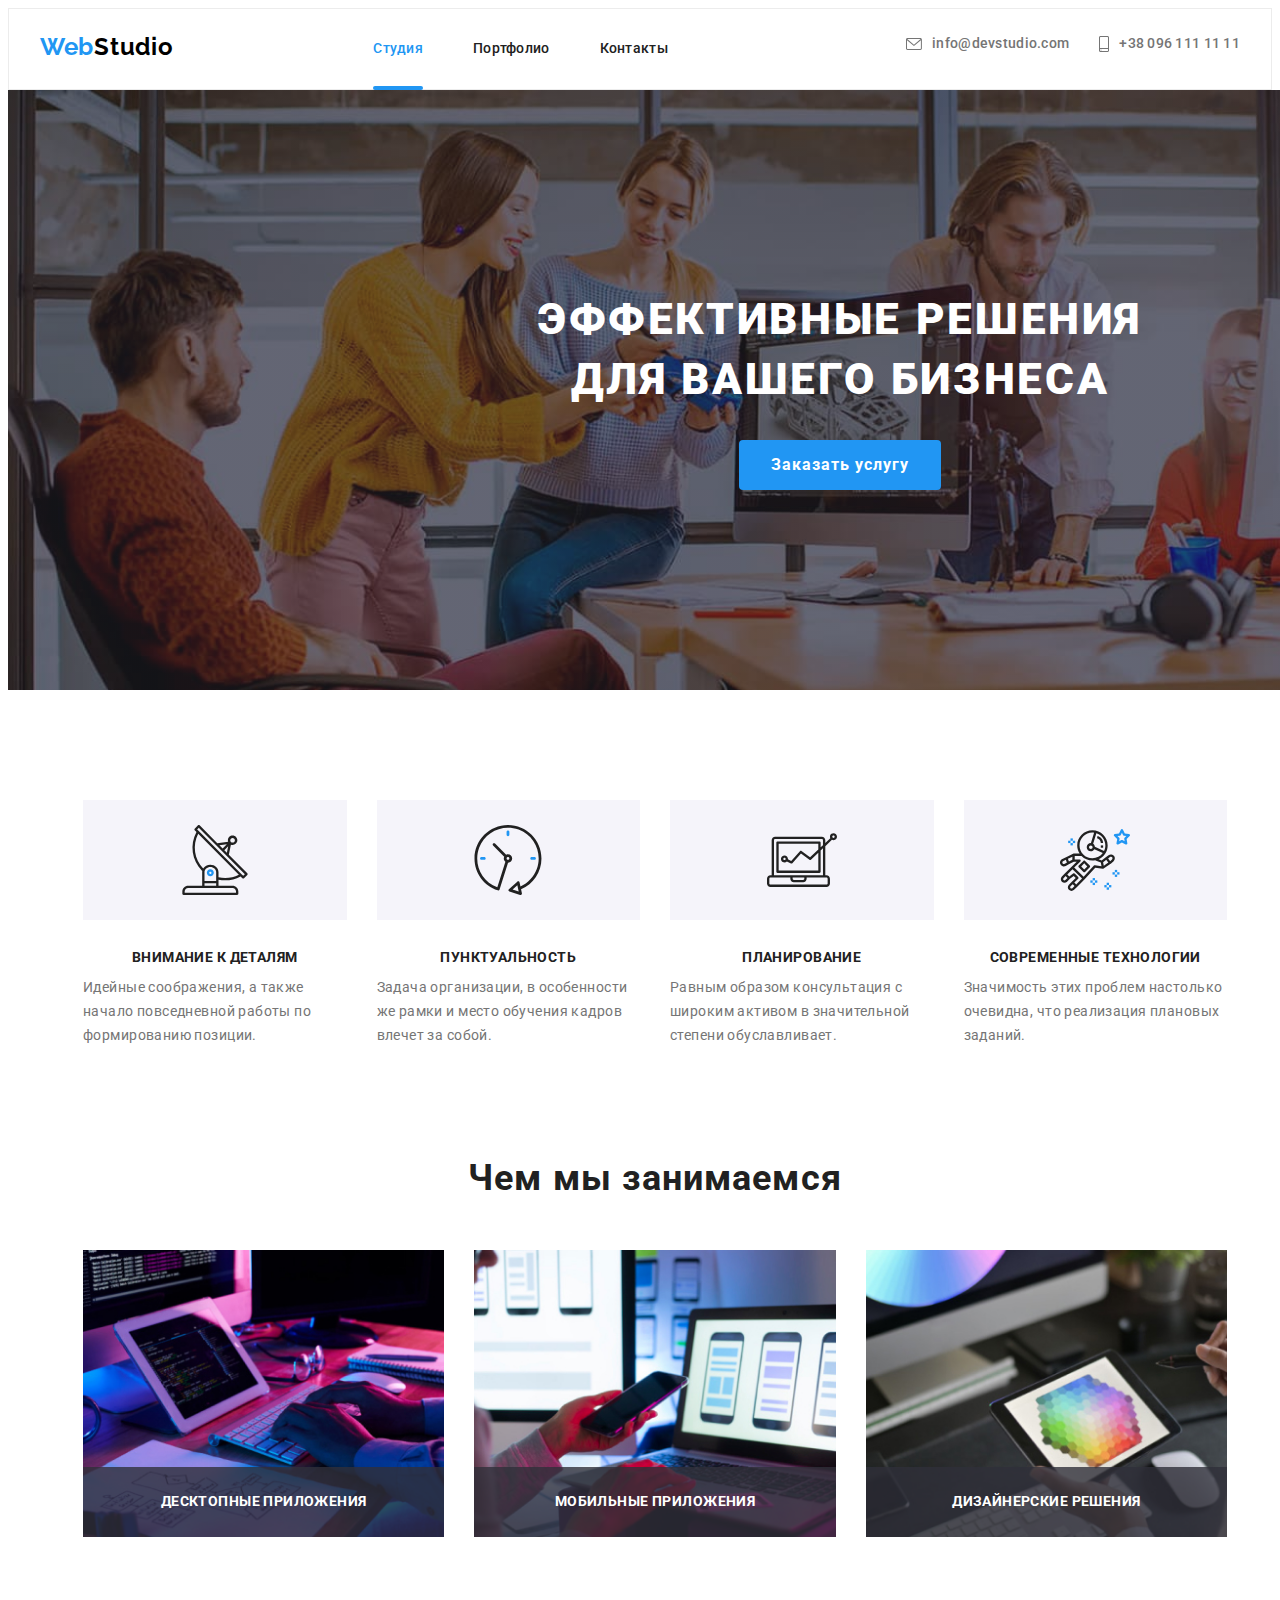
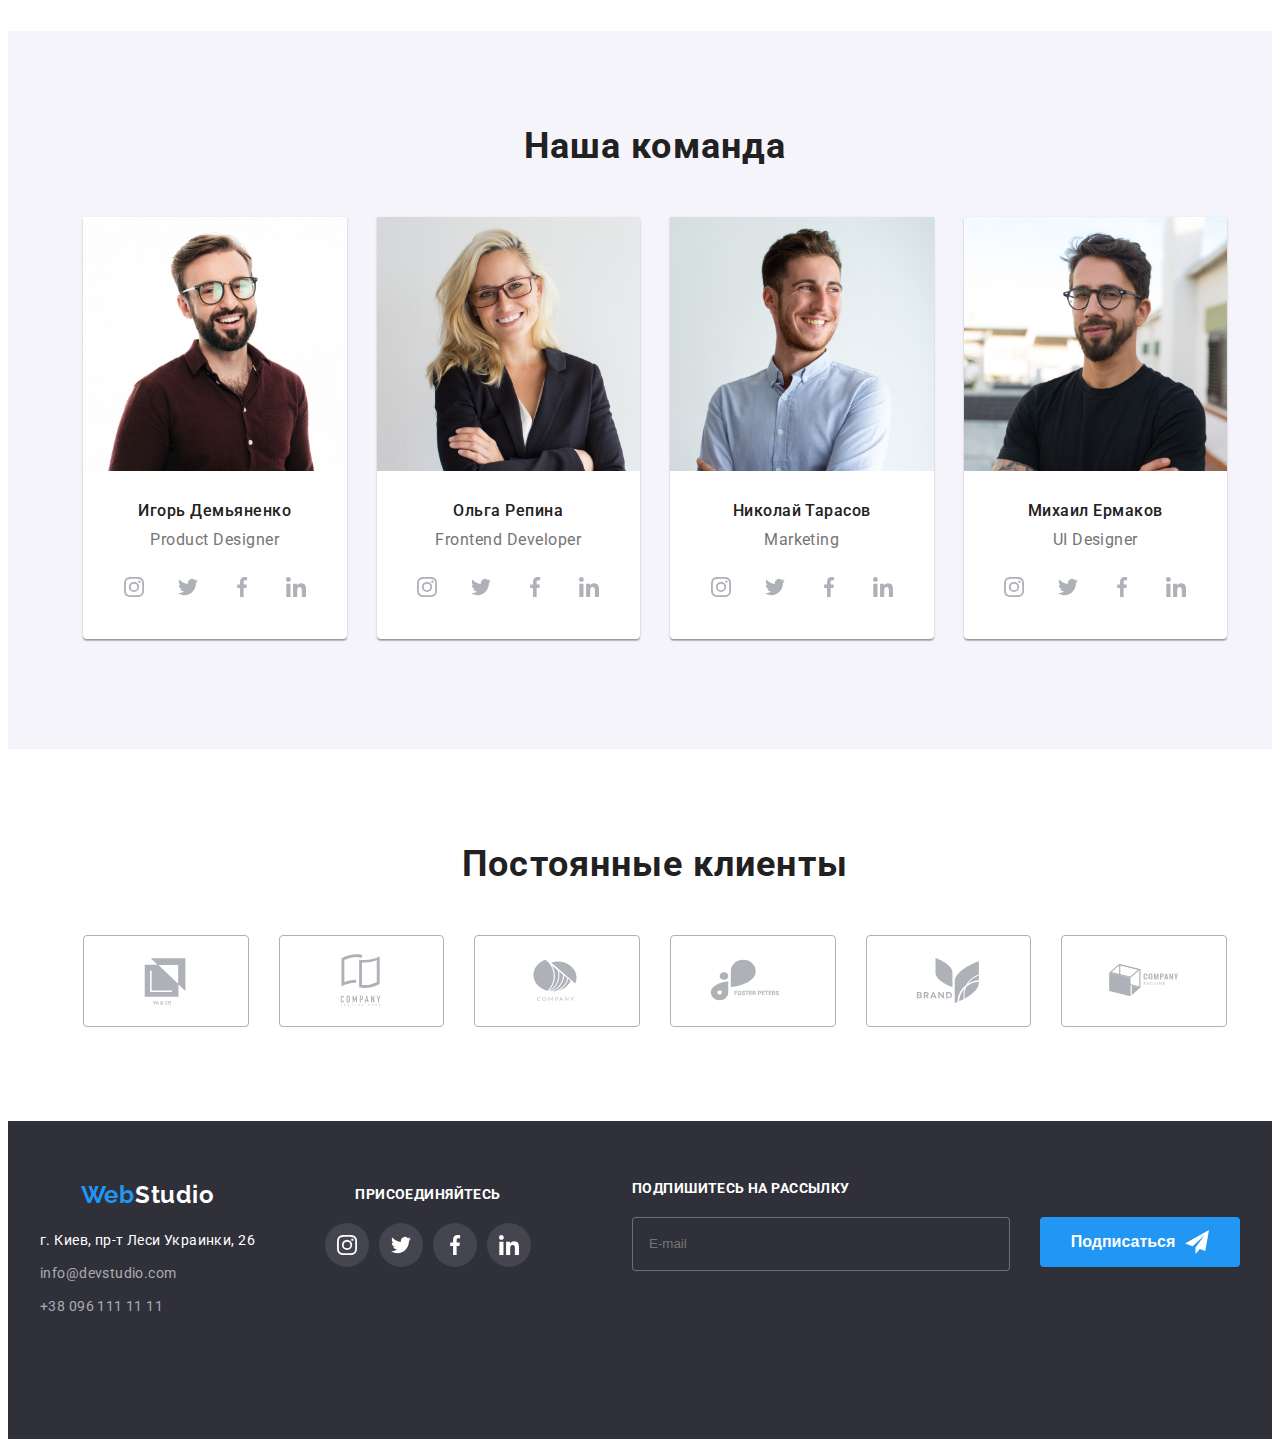
==== commit 70d75280: "!!!" ====
--- a/index.html
+++ b/index.html
@@ -66,6 +66,7 @@
                 </li>
               </ul>
             </div>
+				<div class="mobile-items">
               <ul class="mob-items__list">
                 <li class="mob-items__item">
                   <a href="tel:+380961111111" class="mob-items__phone link">
@@ -80,7 +81,7 @@
                     info@devstudio.com</a
                   >
                 </li>
-              </ul>
+              </ul>			
               <ul class="mob-item">
                 <li class="mob-item__link">
                   <a href="#" class="mobile-soc">Instagram</a>
@@ -95,6 +96,7 @@
                   <a href="#" class="mobile-soc">LinkedIn </a>
                 </li>
               </ul>
+				</div>
           </div>
         
         <nav class="nav">
--- a/Css/main.min.css
+++ b/Css/main.min.css
@@ -1 +1 @@
-:root{--title-color: #212121;--main-font: roboto, sans-serif;--logo-color: #2196f3;--contact-color: #757575}body{font-family:var(--main-font);background-color:#fff;color:var(--title-color)}.container{position:relative;width:100%;padding-right:15px;padding-left:15px;margin:0 auto}@media screen and (min-width: 480px){.container{max-width:480px}}@media screen and (min-width: 768px){.container{max-width:768px}}@media screen and (min-width: 1200px){.container{max-width:1200px}}.title{font-weight:700;font-size:28px;line-height:1.17;letter-spacing:.03em;text-align:center;margin-bottom:30px;color:var(--title-color);margin-top:0px}@media screen and (min-width: 1200px){.title{font-weight:700;font-size:36px;line-height:1.17;letter-spacing:.03em}}@media screen and (min-width: 1200px){.title{margin-bottom:50px}}.img{display:block;max-width:100%;height:auto;width:100%}.header .container{display:flex;justify-content:space-between;align-items:center}.header{position:relative;background-color:#fff;padding:0 px;border:1px solid #ececec}.nav{display:none}@media screen and (min-width: 768px){.nav{display:block}}.items.list{display:none}@media screen and (min-width: 768px){.items.list{display:block}}@media screen and (min-width: 1200px){.items.list{display:flex}}.nav .link{display:block;padding-top:32px;padding-bottom:32px}.header__logo{width:145px;height:31px;margin-right:93px}.list{list-style:none}.header__logo,.footer-logo{display:inline-block;font-family:"Raleway";font-style:normal;font-weight:700;font-size:24px;line-height:1.17;letter-spacing:.03em;color:var(--logo-color)}.header__desk,.footer-desk{color:#000}.logo,.header__logo,.footer-logo,.link{text-decoration:none}.link{transition:color 250ms cubic-bezier(0.4, 0, 0.2, 1)}.link:hover,.link:focus{color:var(--logo-color)}.mobile-menu{position:fixed;background-color:#fff;z-index:2;top:0px;left:0px;width:100vw;height:100vh;display:flex;flex-direction:column;height:100%;justify-content:space-between;overflow:auto}.menu-open__icon{display:block}.mobile-menu__close{background-color:#fff;position:absolute;width:40px;height:40px;top:10px;right:15px;padding:11px;border:none;border-radius:50%;outline:rgba(0,0,0,0)}.mobile-menu__close:hover{fill:var(--logo-color)}.mobile-menu__close:focus{fill:var(--logo-color)}.mobile-nav{margin-top:48px;margin-left:40px}.mob-menu__list{padding:0px;margin:0px}.mob-menu__item:not(:last-child){margin-bottom:32px}.mob-menu__link{font-weight:500;font-size:40px;line-height:1.17;letter-spacing:.02em;color:#212121}.mob-menu__link:hover,.mob-menu__link:focus{color:var(--logo-color)}.mob-items__list{list-style:none;padding:0px;margin-left:40px;margin-bottom:64px}.mob-items__item{font-weight:500;font-size:30px;line-height:1.17;letter-spacing:.02em;color:#757575;margin-bottom:32px}@media screen and (min-width: 480px){.mob-items__item{font-weight:500;font-size:34px;line-height:1.17;letter-spacing:.02em}}.mob-items__contact{color:#757575}.mob-items__phone{color:#757575}.mob-items__mail{font-weight:500;font-size:24px;line-height:1.17;letter-spacing:.02em}.mob-item{list-style:none;display:flex;font-weight:500;font-size:12px;line-height:1.17;letter-spacing:.02em;padding:0px;margin-left:40px}@media screen and (min-width: 480px){.mob-item{font-weight:500;font-size:18px;line-height:1.22;letter-spacing:.02em}}.mobile-soc{text-decoration:none;margin-right:20px;color:#757575}.mobile-soc:hover,.mobile-soc:focus{color:var(--logo-color)}.mobile-soc::after{content:"";position:absolute;width:1px;height:22px;background-color:#757575;margin-left:10px}.menu-btn{width:40px;height:40px;display:inline-flex;padding:0px;z-index:4;justify-content:center;align-items:center;margin:0px;background-color:rgba(0,0,0,0);border:none}@media screen and (min-width: 768px){.menu-btn{display:none}}.menu-btn .icon-cross{display:none}.menu-btn.is-open .icon-cross{display:block}.menu-btn.is-open .icon-menu{display:none}.menu-container{position:fixed;display:none;top:0;width:100%;height:600px;z-index:3;background-color:#fff;left:0;padding:20px}@media screen and (min-width: 768px){.menu-container{display:none}}.menu-container.is-open{display:block}.header-nav__list,.items{font-weight:500;font-size:14px;line-height:1.14;letter-spacing:.02em;margin:0px;padding:0px}.header-nav__link.header-nav__link--current{color:var(--logo-color)}.header-nav__link.header-nav__link--current::after{content:"";position:absolute;bottom:-1px;left:0;background-color:#2196f3;width:100%;height:4px;border-radius:2px}.header-nav__link{position:relative;font-weight:500;font-size:14px;line-height:1.14;letter-spacing:.02em;color:var(--title-color)}.header-nav__list .header-nav__item{margin-right:50px}.header-nav__list .header-nav__item :last-child{margin-right:0}.header-nav__list{display:flex}@media screen and (min-width: 1200px){.items .items__item+.items__item{margin-left:30px}}.items__contact{display:flex;align-items:center;color:var(--contact-color)}.items__contact:hover,.items__contact:focus{fill:var(--logo-color)}.items__contact:hover svg,.items__contact:focus svg{fill:var(--logo-color)}@media screen and (min-width: 768px){.items__contact:first-child{margin-bottom:10px}}.items__mail{margin-right:10px;fill:#757575;transition:fill 250ms cubic-bezier(0.4, 0, 0.2, 1)}.items__mail:hover{fill:var(--logo-color)}.items__phone{margin-right:10px;fill:#757575;transition:fill 250ms cubic-bezier(0.4, 0, 0.2, 1)}.items__phone:hover{fill:var(--logo-color)}.hero__section{max-width:1600px;width:100%;height:auto;margin-left:auto;margin-right:auto;background-color:gray;background-image:linear-gradient(to right, rgba(47, 48, 58, 0.4), rgba(47, 48, 58, 0.4)),url(../images/Header_bg_mabile.jpg);background-size:cover}@media(min-device-pixel-ratio: 2),(min-resolution: 192dpi),(min-resolution: 2dppx){.hero__section{background-image:linear-gradient(to right, rgba(47, 48, 58, 0.4), rgba(47, 48, 58, 0.4)),url(../images/Header_bg_mabile_2x.jpg)}}@media screen and (min-width: 768px){.hero__section{background-image:linear-gradient(to right, rgba(47, 48, 58, 0.4), rgba(47, 48, 58, 0.4)),url(../images/Header_bg_tab.jpg);background-size:cover}}@media screen and (min-width: 768px)and (min-device-pixel-ratio: 2),screen and (min-width: 768px)and (min-resolution: 192dpi),screen and (min-width: 768px)and (min-resolution: 2dppx){.hero__section{background-image:linear-gradient(to right, rgba(47, 48, 58, 0.4), rgba(47, 48, 58, 0.4)),url(../images/Header_bg_tab_2x.jpg)}}@media screen and (min-width: 1200px){.hero__section{background-image:linear-gradient(to right, rgba(47, 48, 58, 0.4), rgba(47, 48, 58, 0.4)),url(../images/Img21.jpg);background-size:cover}}@media screen and (min-width: 1200px)and (min-device-pixel-ratio: 2),screen and (min-width: 1200px)and (min-resolution: 192dpi),screen and (min-width: 1200px)and (min-resolution: 2dppx){.hero__section{background-image:linear-gradient(to right, rgba(47, 48, 58, 0.4), rgba(47, 48, 58, 0.4)),url(../images/Img_bg_2x.jpg)}}.hero__section{background-color:#2f303a;padding:200px 0px}@media screen and (min-width: 480px){.hero__section{padding:118px 45px}}@media screen and (min-width: 480px){.section{padding-bottom:60px}}@media screen and (min-width: 1200px){.section{padding-top:94px;padding-bottom:94px}}.hero__text{display:block;margin-bottom:30px;margin-top:0;text-align:center;text-transform:uppercase;color:#fff}@media screen and (min-width: 320px){.hero__text{font-weight:900;font-size:20px;line-height:1.36;letter-spacing:.06em}}@media screen and (min-width: 480px){.hero__text{font-size:26px}}@media screen and (min-width: 1200px){.hero__text{font-size:44px}}.hero__button{font-family:"Roboto";font-style:normal;color:#fff;cursor:pointer;background-color:var(--logo-color);padding:10px 32px;margin:0px 700px 200px 700;display:block;margin:0 auto;border-radius:4px;border:0px;transition:background-color 250ms cubic-bezier(0.4, 0, 0.2, 1),color 250ms cubic-bezier(0.4, 0, 0.2, 1);position:absolute;left:50%;transform:translate(-50%)}@media screen and (min-width: 320px){.hero__button{font-weight:700;font-size:11px;line-height:1.88;letter-spacing:.06em}}@media screen and (min-width: 480px){.hero__button{font-weight:700;font-size:14px;line-height:1.88;letter-spacing:.06em}}.hero__button:hover,.hero__button:focus{color:#fff;background-color:#188ce8}.visually-hidden{position:absolute;width:1px;height:1px;margin:-1px;border:0;padding:0;white-space:nowrap;clip-path:inset(100%);clip:rect(0 0 0 0);overflow:hidden}.benefist-list{display:flex;flex-wrap:wrap;gap:30px;padding:0px}.benefist-list__item{max-width:100%}@media screen and (min-width: 768px){.benefist-list__item{width:calc((100% - 60px)/2)}}@media screen and (min-width: 1200px){.benefist-list__item{width:calc((100% - 90px)/4)}}.benefist-list__item::before{display:block;content:"";background-size:70px 70px;margin-bottom:30px;height:120px;background-repeat:no-repeat;background-position:center;background-color:#f5f4fa}.icon-antenna::before{background-image:url(../images/antenna1.svg)}.icon-time::before{background-image:url(../images/clock1.svg)}.icon-diagram::before{background-image:url(../images/Vector.svg)}.icon-astronaut::before{background-image:url(../images/astronaut1.svg)}.benefist-list__title{font-weight:700;font-size:14px;line-height:1.14;letter-spacing:.03em;text-transform:uppercase;text-align:center;color:var(--title-color);margin-top:0px;margin-bottom:10px}.benefist-list__text{font-weight:400;font-size:14px;line-height:1.71;letter-spacing:.03em;color:var(--contact-color);margin:0px}img{display:block;max-width:100%;height:auto;position:relative}.case-section.section{padding-top:0px}@media screen and (max-width: 1199px){.case-section.section{position:absolute;width:1px;height:1px;margin:-1px;border:0;padding:0;white-space:nowrap;clip-path:inset(100%);clip:rect(0 0 0 0);overflow:hidden}}.case-list__destop{position:relative}.case-list__desk{font-weight:700;font-size:14px;line-height:1.14;letter-spacing:.03em;text-align:center;text-transform:uppercase;margin:0px;padding-top:27px;padding-bottom:27px;color:#fff}.case-list__text{position:absolute;text-align:center;width:100%;bottom:0px;background-color:rgba(47,48,58,.8)}.case-list{display:flex;justify-content:space-between;padding:0px;margin:0 -30px 0 0}.case-list__item{width:calc((100% - 60px)/3);margin-right:30px}.team-section{background-color:#f5f4fa}.team-heading{font-weight:700;font-size:36px;line-height:1.17;letter-spacing:.03em;text-align:center;color:var(--title-color)}.team-list{display:flex;flex-wrap:wrap;gap:30px;padding:0px}.team-list__item{width:100%}@media screen and (min-width: 768px){.team-list__item{width:calc((100% - 60px)/2)}}@media screen and (min-width: 1200px){.team-list__item{width:calc((100% - 90px)/4)}}.team-list__title{font-weight:500;font-size:16px;line-height:1.19;letter-spacing:.03em;text-align:center;color:var(--title-color);margin-top:0px;margin-bottom:10px}.team-list__text{font-weight:400;font-size:16px;line-height:1.19;letter-spacing:.03em;text-align:center;color:var(--contact-color);margin:0px}.team-list__item{background:#fff;box-shadow:0px 1px 3px rgba(0,0,0,.12),0px 1px 1px rgba(0,0,0,.14),0px 2px 1px rgba(0,0,0,.2);border-radius:0px 0px 4px 4px}.team-list__description{padding-top:30px;padding-bottom:30px}.team-list__icon{display:flex;justify-content:center;padding:0px;margin:0px;margin-top:16px;list-style:none}.team-list__links:not(:last-child){margin-right:10px}.team-list__links a{display:flex;justify-content:center;align-items:center;width:44px;height:44px;border-radius:50%;fill:#afb1b8;transition:background-color 250ms cubic-bezier(0.4, 0, 0.2, 1),outline 250ms cubic-bezier(0.4, 0, 0.2, 1)}.team-list__links a:hover,.team-list__links a:focus{background-color:#188ce8;outline:none}.team-list__links a svg{transition:fill 250ms cubic-bezier(0.4, 0, 0.2, 1)}.team-list__links a:hover svg,.team-list__links a:focus svg{fill:#fff}.clients-list{display:flex;justify-content:space-between;display:flex;flex-wrap:wrap;gap:30px;list-style:none;padding-left:0px;margin-top:0px;margin-bottom:0px}.clients-list li.clients-list__link{max-width:100%}@media screen and (min-width: 480px){.clients-list li.clients-list__link{width:calc((100% - 30px)/2)}}@media screen and (min-width: 768px){.clients-list li.clients-list__link{width:calc((100% - 60px)/3)}}@media screen and (min-width: 1200px){.clients-list li.clients-list__link{width:calc((100% - 150px)/6)}}.clients-list li.clients-list__link a{display:flex;justify-content:center;align-items:center;height:90px;border:1px solid #afb1b8;border-radius:4px;fill:#afb1b8;transition:border-color 250ms cubic-bezier(0.4, 0, 0.2, 1),fill 250ms cubic-bezier(0.4, 0, 0.2, 1)}.clients-list li.clients-list__link a:hover,.clients-list li.clients-list__link a:focus{border-color:#2196f3;fill:#2196f3;outline:rgba(0,0,0,0)}.clients-list li.clients-list__link:last-child{margin-right:0px}.footer-list__adress{font-weight:400;font-size:14px;line-height:1.71;letter-spacing:.03em;color:#fff}.footer-list__link{font-weight:400;font-size:14px;line-height:1.71;letter-spacing:.03em;color:rgba(255,255,255,.6)}.footer-logo{margin-bottom:20px}.footer-list__item:not(:last-child){margin-bottom:9px}.footer{background-color:#2f303a;padding-bottom:60px;padding-top:60px}.footer-list.list{padding-left:0px;margin:0px}.box{gap:30px;text-align:center}@media screen and (min-width: 1200px){.box{display:flex;justify-content:space-between}}@media screen and (min-width: 768px){.footer-soc{display:flex;justify-content:space-evenly;align-items:center;margin-bottom:60px}}.footer-text{font-weight:700;font-size:14px;line-height:1.14;letter-spacing:.03em;text-transform:uppercase;color:#fff;margin:0px;margin-bottom:20px}.footer-icon{padding-bottom:60px;padding-top:60px}@media screen and (min-width: 768px){.footer-icon{padding:0;margin-top:-45px}}@media screen and (min-width: 1200px){.footer-icon{margin-left:70px}}.footer-item{display:flex;padding-left:122px;margin:0px;list-style:none}@media screen and (min-width: 768px){.footer-item{padding-left:0}}.footer-item__link a{display:flex;justify-content:center;align-items:center;width:44px;height:44px;border-radius:50%;fill:#fff;background:rgba(255,255,255,.1);transition:background-color 250ms cubic-bezier(0.4, 0, 0.2, 1),fill 250ms cubic-bezier(0.4, 0, 0.2, 1),outline 250ms cubic-bezier(0.4, 0, 0.2, 1)}.footer-item__link a:hover,.footer-item__link a:focus{background-color:#188ce8;fill:#fff;outline:0}.footer-item__link:not(:last-child){margin-right:10px}.clients-list{display:block;display:flex;justify-content:space-between;list-style:none;padding-left:0px;margin-top:0px;margin-bottom:0px}.clients-list li.clients-link{width:calc((100% - 150px)/6);margin-right:30px}.clients-list li.clients-link a{display:flex;justify-content:center;align-items:center;height:90px;border:1px solid #afb1b8;border-radius:4px;fill:#afb1b8;transition:border-color 250ms cubic-bezier(0.4, 0, 0.2, 1),fill 250ms cubic-bezier(0.4, 0, 0.2, 1)}.clients-list li.clients-link a:hover,.clients-list li.clients-link a:focus{border-color:#2196f3;fill:#2196f3;outline:rgba(0,0,0,0)}.clients-list li.clients-link:last-child{margin-right:0px}@media screen and (min-width: 768px){.footer-form{margin:0px}}.footer-email{display:flex;flex-wrap:wrap;gap:30px;max-width:100%}@media screen and (min-width: 768px){.footer-email{flex-direction:column}}@media screen and (min-width: 1200px){.footer-email{display:flex;flex-direction:row}}.text-form{font-weight:700;font-size:14px;line-height:1.14;letter-spacing:.03em;text-transform:uppercase;color:#fff;margin:0px 0px 20px 0px}@media screen and (min-width: 1200px){.text-form{text-align:left}}.footer-btn{display:flex;justify-content:center;align-items:center;height:50px;width:200px;padding:0px;background:#2196f3;border:none;border-radius:4px;margin:0 auto;cursor:pointer}.footer-btn:hover,.footer-btn:focus{color:#fff;background-color:#188ce8}.footer-input{width:100%;height:50px;border:1px solid rgba(255,255,255,.3);color:rgba(255,255,255,.6);background-color:#2f303a;border-radius:4px;padding-left:16px}@media screen and (min-width: 768px){.footer-input{width:450px;margin:0 auto}}@media screen and (min-width: 1200px){.footer-input{width:358px;margin:0}}.text-btn{font-weight:700;font-size:16px;line-height:1.88;margin:0px;padding:0px;color:#fff}.footer-pilot{margin-left:10px;fill:#fff}.footer-desk{color:#fff}.footer-contact{display:inline-block;justify-content:center;align-items:center}.main-list{display:flex;justify-content:center;padding-left:0px;margin-top:0px;margin-bottom:50px}.main-list .main-list__btn{margin-right:8px}.main-list__button{font-family:"Roboto";font-weight:500;font-size:16px;line-height:1.62;letter-spacing:.03em;text-align:center;color:var(--title-color);cursor:pointer;padding:6px 22px;border:0px;border-radius:4px;transition:color 250ms cubic-bezier(0.4, 0, 0.2, 1),background-color 250ms cubic-bezier(0.4, 0, 0.2, 1),box-shadow 250ms cubic-bezier(0.4, 0, 0.2, 1),border-radius 250ms cubic-bezier(0.4, 0, 0.2, 1)}.main-list .main-list__button:last-child{margin-right:0px}.main-list__button:hover,.main-list__button:focus{color:#fff;background-color:var(--logo-color);box-shadow:0px 3px 1px rgba(0,0,0,.1),0px 1px 2px rgba(0,0,0,.08),0px 2px 2px rgba(0,0,0,.12);border-radius:4px}.project-title{font-weight:700;font-size:18px;line-height:2;letter-spacing:.06em;color:var(--title-color);margin-top:0px;margin-bottom:4px}.project{padding:20px 24px 20px 24px;border:1px solid #eee;border-top:none}.project-text{font-weight:400;font-size:16px;line-height:1.88;letter-spacing:.03em;color:var(--contact-color);margin:0px}.project-list{background-color:#fff}.project-list__link{display:block;transition:box-shadow 250ms cubic-bezier(0.4, 0, 0.2, 1)}.project-list__link:hover{box-shadow:0px 1px 1px rgba(0,0,0,.12),0px 4px 4px rgba(0,0,0,.06),1px 4px 6px rgba(0,0,0,.16)}.project-list__link:focus{box-shadow:0px 1px 1px rgba(0,0,0,.12),0px 4px 4px rgba(0,0,0,.06),1px 4px 6px rgba(0,0,0,.16)}.project-list{display:flex;flex-wrap:wrap;gap:30px}.project-list{margin:0 -30px -30px 0;padding:0}.project-list__info{width:100%;margin-bottom:30px}@media screen and (min-width: 768px){.project-list__info{width:calc((100% - 30px)/2)}}@media screen and (min-width: 1200px){.project-list__info{width:calc((100% - 90px)/3)}}.project-list__pic{position:relative;overflow:hidden}.project-list__thumb{position:absolute;top:100%;display:flex;align-items:center;background-color:rgba(33,150,243,.9);padding:0px 24px;transition:transform 250ms cubic-bezier(0.4, 0, 0.2, 1)}@media screen and (min-width: 480px){.project-list__thumb{width:450px;height:100%}}@media screen and (min-width: 768px){.project-list__thumb{width:370px;height:294px}}.project-list__link:hover .project-list__thumb{opacity:1;transform:translatey(-100%)}.project-list__link:focus .project-list__thumb{opacity:1;transform:translatey(-100%);outline:none}.project-list__desk{display:inline-block;font-weight:400;font-size:18px;line-height:1.56;letter-spacing:.03em;color:#fff;margin:0px}.backdrop{position:fixed;top:0;left:0;width:100%;height:100%;background-color:rgba(0,0,0,.2);z-index:5;overflow-y:scroll}.modal{position:absolute;top:50%;left:50%;transform:translate(-50%, -50%) scale(1);padding:40px;border-radius:4px;background-color:#fff;box-shadow:0px 1px 3px rgba(0,0,0,.12),0px 1px 1px rgba(0,0,0,.14),0px 2px 1px rgba(0,0,0,.2);transition:transform 500ms cubic-bezier(0.4, 0, 0.2, 1)}@media screen and (min-width: 320px){.modal{min-width:330px;min-height:540px}}@media screen and (min-width: 480px){.modal{min-width:450px;min-height:609px}}@media screen and (min-width: 1200px){.modal{min-width:528px;min-height:581px}}.backdrop.is-hidden .modal{transform:translate(-50%, -50%) scale(0.9);transition:transform 500ms cubic-bezier(0.4, 0, 0.2, 1)}.modal-title{display:block;font-weight:700;font-size:20px;line-height:1.15;letter-spacing:.03em;text-align:center;color:#212121;margin:0px;margin-bottom:30px}.modal-form{display:block}.modal-textarea__comment{font-weight:400;font-size:12px;line-height:1.17;letter-spacing:.01em;color:#757575}.modal-textarea__info{resize:none;font-weight:400;font-size:12px;line-height:1.17;letter-spacing:.01em;width:100%;height:120px;outline:rgba(0,0,0,0);margin-top:4px;border-radius:4px;padding:12px 16px;border:1px solid rgba(33,33,33,.2);transition:color 250ms cubic-bezier(0.4, 0, 0.2, 1)}.modal-textarea__info:focus{border:1px solid #2196f3}.modal-textarea{width:100%;padding:0px}.form-field{position:relative;margin:auto;margin-bottom:30px}.mail{margin-bottom:10px}.form-field__imput{display:inline-block;font-weight:400;font-size:12px;line-height:1.17;letter-spacing:.01em;width:100%;height:40px;padding-left:45px;border-radius:4px;outline:rgba(0,0,0,0);border:1px solid rgba(33,33,33,.2);transition:color 250ms cubic-bezier(0.4, 0, 0.2, 1)}.form-field__imput:focus{border:1px solid #2196f3}.modal-label{position:absolute;left:0px;top:-17px;font-weight:400;font-size:12px;line-height:1.17;letter-spacing:.01em;color:#757575}.form-field__icon{position:absolute;left:12px;top:50%;transform:translateY(-50%);transition:fiil 250ms cubic-bezier(0.4, 0, 0.2, 1)}.form-field__imput:focus+.form-field__icon{fill:#2196f3}.checkbox{font-weight:400;font-size:14px;line-height:1.17;letter-spacing:.03em;-webkit-appearance:none;-moz-appearance:none;appearance:none;position:absolute}.check-field{display:flex;align-items:center;gap:7px;margin-left:14px;margin-top:20px;margin-bottom:30px}.checkbox__icon{display:inline-block;width:16px;height:15px;border:2px solid #212121;border-radius:2px}.checkbox:checked+.checkbox__icon{background-color:#2196f3;background-image:url(../images/iconcheck1.svg);background-size:12px auto;background-position:50% 50%;background-origin:border-box;border-color:#2196f3}.checkbox:focus+.checkbox__icon{border-color:#2196f3}.checkbox__text{font-weight:400;font-size:14px;line-height:1.71;letter-spacing:.03em;color:#757575}.checkbox-link{color:#2196f3}.checkbox-link:hover{text-decoration:none}.check-button__btn{font-weight:700;font-size:16px;line-height:1.88;color:#fff;background-color:#2196f3;padding:10px 55px;border:none;border-radius:4px;cursor:pointer}.check-button__btn:hover,.check-button__btn:focus{color:#fff;background-color:#188ce8}.check-button{display:flex;justify-content:center}.modal-button{position:absolute;width:30px;height:30px;top:8px;right:8px;padding:6px;border:1px solid rgba(0,0,0,.1);border-radius:50%;background-color:#fff;outline:rgba(0,0,0,0);cursor:pointer}.modal-button:hover{fill:var(--logo-color)}.modal-button:focus{fill:var(--logo-color)}.backdrop.is-hidden{opacity:0;pointer-events:none}/*# sourceMappingURL=main.min.css.map */+:root{--title-color: #212121;--main-font: roboto, sans-serif;--logo-color: #2196f3;--contact-color: #757575}body{font-family:var(--main-font);background-color:#fff;color:var(--title-color)}.container{position:relative;width:100%;padding-right:15px;padding-left:15px;margin:0 auto}@media screen and (min-width: 480px){.container{max-width:480px}}@media screen and (min-width: 768px){.container{max-width:768px}}@media screen and (min-width: 1200px){.container{max-width:1200px}}.title{font-weight:700;font-size:28px;line-height:1.17;letter-spacing:.03em;text-align:center;margin-bottom:30px;color:var(--title-color);margin-top:0px}@media screen and (min-width: 1200px){.title{font-weight:700;font-size:36px;line-height:1.17;letter-spacing:.03em}}@media screen and (min-width: 1200px){.title{margin-bottom:50px}}.img{display:block;max-width:100%;height:auto;width:100%}.header .container{display:flex;justify-content:space-between;align-items:center}.header{position:relative;background-color:#fff;padding:0px;padding-bottom:16px;padding-top:16px;border:1px solid #ececec}@media screen and (min-width: 768px){.header{padding:0px}}.nav{display:none}@media screen and (min-width: 768px){.nav{display:block}}.items.list{display:none}@media screen and (min-width: 768px){.items.list{display:block}}@media screen and (min-width: 1200px){.items.list{display:flex}}.nav .link{display:block;padding-top:32px;padding-bottom:32px}.header__logo{width:145px;height:31px}.list{list-style:none}.header__logo,.footer-logo{display:inline-block;font-family:"Raleway";font-style:normal;font-weight:700;font-size:24px;line-height:1.17;letter-spacing:.03em;color:var(--logo-color)}.header__desk,.footer-desk{color:#000}.logo,.header__logo,.footer-logo,.link{text-decoration:none}.link{transition:color 250ms cubic-bezier(0.4, 0, 0.2, 1)}.link:hover,.link:focus{color:var(--logo-color)}.mobile-menu{position:fixed;background-color:#fff;z-index:2;top:0px;left:0px;width:100vw;height:100vh;display:flex;flex-direction:column;height:100%;justify-content:space-between;overflow:auto}.menu-open__icon{display:block}.mobile-menu__close{background-color:#fff;position:absolute;width:40px;height:40px;top:10px;right:15px;padding:11px;border:none;border-radius:50%;outline:rgba(0,0,0,0)}.mobile-menu__close:hover{fill:var(--logo-color)}.mobile-menu__close:focus{fill:var(--logo-color)}.mobile-nav{margin-bottom:16px}.mob-menu__list{padding:0px;margin:0px}.mob-menu__item:not(:last-child){margin-bottom:32px}.mob-menu__link{font-weight:500;font-size:40px;line-height:1.17;letter-spacing:.02em;color:#212121}.mob-menu__link:hover,.mob-menu__link:focus{color:var(--logo-color)}.mob-items__list{list-style:none;padding:0px;margin-top:0px;margin-bottom:64px}.mob-items__item{font-weight:500;font-size:30px;line-height:1.17;letter-spacing:.02em;color:#757575;margin-bottom:32px}@media screen and (min-width: 480px){.mob-items__item{font-weight:500;font-size:34px;line-height:1.17;letter-spacing:.02em}}.mob-items__contact{color:#757575}.mob-items__phone{color:#757575}.mob-items__mail{font-weight:500;font-size:24px;line-height:1.17;letter-spacing:.02em}.mob-item{list-style:none;display:flex;font-weight:500;font-size:18px;line-height:1.22;letter-spacing:.02em;padding:0px}@media screen and (min-width: 480px){.mob-item{font-weight:500;font-size:18px;line-height:1.22;letter-spacing:.02em}}.mobile-soc{text-decoration:none;margin-right:20px;color:#757575}.mobile-soc:hover,.mobile-soc:focus{color:var(--logo-color)}.mobile-soc::after{content:"";position:absolute;width:1px;height:22px;background-color:#757575;margin-left:10px}.menu-btn{width:40px;height:40px;display:inline-flex;padding:0px;z-index:4;justify-content:center;align-items:center;margin:0px;background-color:rgba(0,0,0,0);border:none}@media screen and (min-width: 768px){.menu-btn{display:none}}.menu-btn .icon-cross{display:none}.menu-btn.is-open .icon-cross{display:block}.menu-btn.is-open .icon-menu{display:none}.menu-container{position:fixed;display:flex;display:none;flex-direction:column;top:0;width:100%;height:100%;z-index:3;background-color:#fff;left:0;padding:48px 40px}@media screen and (min-width: 768px){.menu-container{display:none}}.menu-container.is-open{display:flex}.header-nav__list,.items{font-weight:500;font-size:14px;line-height:1.14;letter-spacing:.02em;margin:0px;padding:0px}.header-nav__link.header-nav__link--current{color:var(--logo-color)}.header-nav__link.header-nav__link--current::after{content:"";position:absolute;bottom:-1px;left:0;background-color:#2196f3;width:100%;height:4px;border-radius:2px}.header-nav__link{position:relative;font-weight:500;font-size:14px;line-height:1.14;letter-spacing:.02em;color:var(--title-color)}.header-nav__list .header-nav__item{margin-right:50px}.header-nav__list .header-nav__item :last-child{margin-right:0}.header-nav__list{display:flex}@media screen and (min-width: 1200px){.items .items__item+.items__item{margin-left:30px}}.items__contact{display:flex;align-items:center;color:var(--contact-color)}.items__contact:hover,.items__contact:focus{fill:var(--logo-color)}.items__contact:hover svg,.items__contact:focus svg{fill:var(--logo-color)}@media screen and (min-width: 768px){.items__contact:first-child{margin-bottom:10px}}.items__mail{margin-right:10px;fill:#757575;transition:fill 250ms cubic-bezier(0.4, 0, 0.2, 1)}.items__mail:hover{fill:var(--logo-color)}.items__phone{margin-right:10px;fill:#757575;transition:fill 250ms cubic-bezier(0.4, 0, 0.2, 1)}.items__phone:hover{fill:var(--logo-color)}.hero__section{max-width:1600px;width:100%;height:auto;margin-left:auto;margin-right:auto;background-color:gray;background-image:linear-gradient(to right, rgba(47, 48, 58, 0.4), rgba(47, 48, 58, 0.4)),url(../images/Header_bg_mabile.jpg);background-size:cover}@media(min-device-pixel-ratio: 2),(min-resolution: 192dpi),(min-resolution: 2dppx){.hero__section{background-image:linear-gradient(to right, rgba(47, 48, 58, 0.4), rgba(47, 48, 58, 0.4)),url(../images/Header_bg_mabile_2x.jpg)}}@media screen and (min-width: 768px){.hero__section{background-image:linear-gradient(to right, rgba(47, 48, 58, 0.4), rgba(47, 48, 58, 0.4)),url(../images/Header_bg_tab.jpg);background-size:cover}}@media screen and (min-width: 768px)and (min-device-pixel-ratio: 2),screen and (min-width: 768px)and (min-resolution: 192dpi),screen and (min-width: 768px)and (min-resolution: 2dppx){.hero__section{background-image:linear-gradient(to right, rgba(47, 48, 58, 0.4), rgba(47, 48, 58, 0.4)),url(../images/Header_bg_tab_2x.jpg)}}@media screen and (min-width: 1200px){.hero__section{background-image:linear-gradient(to right, rgba(47, 48, 58, 0.4), rgba(47, 48, 58, 0.4)),url(../images/Img21.jpg);background-size:cover}}@media screen and (min-width: 1200px)and (min-device-pixel-ratio: 2),screen and (min-width: 1200px)and (min-resolution: 192dpi),screen and (min-width: 1200px)and (min-resolution: 2dppx){.hero__section{background-image:linear-gradient(to right, rgba(47, 48, 58, 0.4), rgba(47, 48, 58, 0.4)),url(../images/Img_bg_2x.jpg)}}.hero__section{background-color:#2f303a;padding:200px 0px}@media screen and (min-width: 480px){.hero__section{padding:118px}}@media screen and (min-width: 1200px){.hero__section{padding:200px}}@media screen and (min-width: 480px){.section{padding:60px}}@media screen and (min-width: 1200px){.section{padding-top:94px;padding-bottom:94px}}.hero__text{display:block;margin-bottom:30px;margin-top:0;text-align:center;text-transform:uppercase;color:#fff}@media screen and (min-width: 320px){.hero__text{font-weight:900;font-size:20px;line-height:1.36;letter-spacing:.06em}}@media screen and (min-width: 480px){.hero__text{font-size:26px}}@media screen and (min-width: 1200px){.hero__text{font-size:44px}}.hero__button{font-family:"Roboto";font-style:normal;color:#fff;cursor:pointer;background-color:var(--logo-color);padding:10px 32px;margin:0px 700px 200px 700;display:block;margin:0 auto;border-radius:4px;border:0px;transition:background-color 250ms cubic-bezier(0.4, 0, 0.2, 1),color 250ms cubic-bezier(0.4, 0, 0.2, 1)}@media screen and (min-width: 320px){.hero__button{font-weight:700;font-size:11px;line-height:1.88;letter-spacing:.06em}}@media screen and (min-width: 480px){.hero__button{font-weight:700;font-size:16px;line-height:1.88;letter-spacing:.06em}}.hero__button:hover,.hero__button:focus{color:#fff;background-color:#188ce8}.visually-hidden{position:absolute;width:1px;height:1px;margin:-1px;border:0;padding:0;white-space:nowrap;clip-path:inset(100%);clip:rect(0 0 0 0);overflow:hidden}.benefist-list{display:flex;flex-wrap:wrap;gap:30px;padding:0px}.benefist-list__item{max-width:100%}@media screen and (min-width: 768px){.benefist-list__item{width:calc((100% - 30px)/2)}}@media screen and (min-width: 1200px){.benefist-list__item{width:calc((100% - 90px)/4)}}.benefist-list__item::before{display:block;content:"";background-size:70px 70px;margin-bottom:30px;height:120px;background-repeat:no-repeat;background-position:center;background-color:#f5f4fa}.icon-antenna::before{background-image:url(../images/antenna1.svg)}.icon-time::before{background-image:url(../images/clock1.svg)}.icon-diagram::before{background-image:url(../images/Vector.svg)}.icon-astronaut::before{background-image:url(../images/astronaut1.svg)}.benefist-list__title{font-weight:700;font-size:14px;line-height:1.14;letter-spacing:.03em;text-transform:uppercase;text-align:center;color:var(--title-color);margin-top:0px;margin-bottom:10px}.benefist-list__text{font-weight:400;font-size:14px;line-height:1.71;letter-spacing:.03em;color:var(--contact-color);margin:0px}img{display:block;max-width:100%;height:auto;position:relative}.case-section.section{padding-top:0px}@media screen and (max-width: 1199px){.case-section.section{position:absolute;width:1px;height:1px;margin:-1px;border:0;padding:0;white-space:nowrap;clip-path:inset(100%);clip:rect(0 0 0 0);overflow:hidden}}.case-list__destop{position:relative}.case-list__desk{font-weight:700;font-size:14px;line-height:1.14;letter-spacing:.03em;text-align:center;text-transform:uppercase;margin:0px;padding-top:27px;padding-bottom:27px;color:#fff}.case-list__text{position:absolute;text-align:center;width:100%;bottom:0px;background-color:rgba(47,48,58,.8)}.case-list{display:flex;justify-content:space-between;padding:0px;margin:0 -30px 0 0}.case-list__item{width:calc((100% - 60px)/3);margin-right:30px}.team-section{background-color:#f5f4fa}.team-heading{font-weight:700;font-size:36px;line-height:1.17;letter-spacing:.03em;text-align:center;color:var(--title-color)}.team-list{display:flex;flex-wrap:wrap;gap:30px;padding:0px}.team-list__item{width:100%}@media screen and (min-width: 768px){.team-list__item{width:calc((100% - 30px)/2)}}@media screen and (min-width: 1200px){.team-list__item{width:calc((100% - 90px)/4)}}.team-list__title{font-weight:500;font-size:16px;line-height:1.19;letter-spacing:.03em;text-align:center;color:var(--title-color);margin-top:0px;margin-bottom:10px}.team-list__text{font-weight:400;font-size:16px;line-height:1.19;letter-spacing:.03em;text-align:center;color:var(--contact-color);margin:0px}.team-list__item{background:#fff;box-shadow:0px 1px 3px rgba(0,0,0,.12),0px 1px 1px rgba(0,0,0,.14),0px 2px 1px rgba(0,0,0,.2);border-radius:0px 0px 4px 4px}.team-list__description{padding-top:30px;padding-bottom:30px}.team-list__icon{display:flex;justify-content:center;padding:0px;margin:0px;margin-top:16px;list-style:none}.team-list__links:not(:last-child){margin-right:10px}.team-list__links a{display:flex;justify-content:center;align-items:center;width:44px;height:44px;border-radius:50%;fill:#afb1b8;transition:background-color 250ms cubic-bezier(0.4, 0, 0.2, 1),outline 250ms cubic-bezier(0.4, 0, 0.2, 1)}.team-list__links a:hover,.team-list__links a:focus{background-color:#188ce8;outline:none}.team-list__links a svg{transition:fill 250ms cubic-bezier(0.4, 0, 0.2, 1)}.team-list__links a:hover svg,.team-list__links a:focus svg{fill:#fff}.clients-list{display:flex;justify-content:space-between;display:flex;flex-wrap:wrap;gap:30px;list-style:none;padding-left:0px;margin-top:0px;margin-bottom:0px}.clients-list li.clients-list__link{max-width:100%}@media screen and (min-width: 480px){.clients-list li.clients-list__link{width:calc((100% - 30px)/2)}}@media screen and (min-width: 768px){.clients-list li.clients-list__link{width:calc((100% - 60px)/3)}}@media screen and (min-width: 1200px){.clients-list li.clients-list__link{width:calc((100% - 150px)/6)}}.clients-list li.clients-list__link a{display:flex;justify-content:center;align-items:center;height:90px;border:1px solid #afb1b8;border-radius:4px;fill:#afb1b8;transition:border-color 250ms cubic-bezier(0.4, 0, 0.2, 1),fill 250ms cubic-bezier(0.4, 0, 0.2, 1)}.clients-list li.clients-list__link a:hover,.clients-list li.clients-list__link a:focus{border-color:#2196f3;fill:#2196f3;outline:rgba(0,0,0,0)}.clients-list li.clients-list__link:last-child{margin-right:0px}.footer-list__adress{font-weight:400;font-size:14px;line-height:1.71;letter-spacing:.03em;color:#fff}.footer-list__link{font-weight:400;font-size:14px;line-height:1.71;letter-spacing:.03em;color:rgba(255,255,255,.6)}.footer-logo{margin-bottom:20px}.footer-list__item:not(:last-child){margin-bottom:9px}@media screen and (min-width: 1200px){.footer-list__item{text-align:left}}.footer{background-color:#2f303a;padding-bottom:60px;padding-top:60px}.footer-list.list{padding-left:0px;margin:0px}.box{gap:30px;text-align:center}@media screen and (min-width: 1200px){.box{display:flex;justify-content:space-between}}@media screen and (min-width: 768px){.footer-soc{display:flex;justify-content:space-evenly;align-items:center;margin-bottom:60px}}.footer-text{font-weight:700;font-size:14px;line-height:1.14;letter-spacing:.03em;text-transform:uppercase;color:#fff;margin:0px;margin-bottom:20px}.footer-icon{padding-bottom:60px;padding-top:60px}@media screen and (min-width: 768px){.footer-icon{padding:0;margin-top:-45px}}@media screen and (min-width: 1200px){.footer-icon{margin-left:70px}}.footer-item{display:flex;justify-content:center;margin:0px;padding-left:0;list-style:none}@media screen and (min-width: 768px){.footer-item{padding-left:0}}.footer-item__link a{display:flex;justify-content:center;align-items:center;width:44px;height:44px;border-radius:50%;fill:#fff;background:rgba(255,255,255,.1);transition:background-color 250ms cubic-bezier(0.4, 0, 0.2, 1),fill 250ms cubic-bezier(0.4, 0, 0.2, 1),outline 250ms cubic-bezier(0.4, 0, 0.2, 1)}.footer-item__link a:hover,.footer-item__link a:focus{background-color:#188ce8;fill:#fff;outline:0}.footer-item__link:not(:last-child){margin-right:10px}.clients-list{display:block;display:flex;justify-content:space-between;list-style:none;padding-left:0px;margin-top:0px;margin-bottom:0px}.clients-list li.clients-link{width:calc((100% - 150px)/6);margin-right:30px}.clients-list li.clients-link a{display:flex;justify-content:center;align-items:center;height:90px;border:1px solid #afb1b8;border-radius:4px;fill:#afb1b8;transition:border-color 250ms cubic-bezier(0.4, 0, 0.2, 1),fill 250ms cubic-bezier(0.4, 0, 0.2, 1)}.clients-list li.clients-link a:hover,.clients-list li.clients-link a:focus{border-color:#2196f3;fill:#2196f3;outline:rgba(0,0,0,0)}.clients-list li.clients-link:last-child{margin-right:0px}@media screen and (min-width: 768px){.footer-form{margin:0px}}.footer-email{display:flex;flex-wrap:wrap;gap:30px;max-width:100%}@media screen and (min-width: 768px){.footer-email{flex-direction:column}}@media screen and (min-width: 1200px){.footer-email{display:flex;flex-direction:row}}.text-form{font-weight:700;font-size:14px;line-height:1.14;letter-spacing:.03em;text-transform:uppercase;color:#fff;margin:0px 0px 20px 0px}@media screen and (min-width: 1200px){.text-form{text-align:left}}.footer-btn{display:flex;justify-content:center;align-items:center;height:50px;width:200px;padding:0px;background:#2196f3;border:none;border-radius:4px;margin:0 auto;cursor:pointer}.footer-btn:hover,.footer-btn:focus{color:#fff;background-color:#188ce8}.footer-input{width:100%;height:50px;border:1px solid rgba(255,255,255,.3);color:rgba(255,255,255,.6);background-color:#2f303a;border-radius:4px;padding-left:16px}@media screen and (min-width: 768px){.footer-input{width:450px;margin:0 auto}}@media screen and (min-width: 1200px){.footer-input{width:358px;margin:0}}.text-btn{font-weight:700;font-size:16px;line-height:1.88;margin:0px;padding:0px;color:#fff}.footer-pilot{margin-left:10px;fill:#fff}.footer-desk{color:#fff}.footer-contact{display:inline-block;justify-content:center;align-items:center}.main-list{display:flex;justify-content:center;justify-content:flex-start;flex-wrap:wrap;margin-bottom:25px}@media screen and (min-width: 768px){.main-list{display:flex;justify-content:center;padding-left:0px;margin-top:0px;margin-bottom:50px}}.main-list .main-list__btn{margin-right:8px;margin-bottom:15px}.main-list__button{font-family:"Roboto";font-weight:500;font-size:16px;line-height:1.62;letter-spacing:.03em;text-align:center;color:var(--title-color);cursor:pointer;padding:6px 22px;border:0px;border-radius:4px;transition:color 250ms cubic-bezier(0.4, 0, 0.2, 1),background-color 250ms cubic-bezier(0.4, 0, 0.2, 1),box-shadow 250ms cubic-bezier(0.4, 0, 0.2, 1),border-radius 250ms cubic-bezier(0.4, 0, 0.2, 1)}.main-list .main-list__button:last-child{margin-right:0px}.main-list__button:hover,.main-list__button:focus{color:#fff;background-color:var(--logo-color);box-shadow:0px 3px 1px rgba(0,0,0,.1),0px 1px 2px rgba(0,0,0,.08),0px 2px 2px rgba(0,0,0,.12);border-radius:4px}.project-title{font-weight:700;font-size:18px;line-height:2;letter-spacing:.06em;color:var(--title-color);margin-top:0px;margin-bottom:4px}.project{padding:20px 24px 20px 24px;border:1px solid #eee;border-top:none}.project-text{font-weight:400;font-size:16px;line-height:1.88;letter-spacing:.03em;color:var(--contact-color);margin:0px}.project-list{background-color:#fff}.project-list__link{display:block;transition:box-shadow 250ms cubic-bezier(0.4, 0, 0.2, 1)}@media screen and (min-width: 1200px){.project-list__link{width:370px}}.project-list__link:hover{box-shadow:0px 1px 1px rgba(0,0,0,.12),0px 4px 4px rgba(0,0,0,.06),1px 4px 6px rgba(0,0,0,.16)}.project-list__link:focus{box-shadow:0px 1px 1px rgba(0,0,0,.12),0px 4px 4px rgba(0,0,0,.06),1px 4px 6px rgba(0,0,0,.16)}.project-list{display:flex;flex-wrap:wrap;gap:30px}.project-list{padding:0}.project-list__info{width:100%}@media screen and (min-width: 768px){.project-list__info{width:calc((100% - 30px)/2)}}@media screen and (min-width: 1200px){.project-list__info{width:calc((100% - 90px)/3)}}.project-list__pic{position:relative;overflow:hidden}.project-list__thumb{position:absolute;top:100%;display:flex;align-items:center;background-color:rgba(33,150,243,.9);padding:0px 24px;transition:transform 250ms cubic-bezier(0.4, 0, 0.2, 1)}@media screen and (min-width: 480px){.project-list__thumb{width:450px;height:100%}}@media screen and (min-width: 768px){.project-list__thumb{width:370px;height:294px}}.project-list__link:hover .project-list__thumb{opacity:1;transform:translatey(-100%)}.project-list__link:focus .project-list__thumb{opacity:1;transform:translatey(-100%);outline:none}.project-list__desk{display:inline-block;font-weight:400;font-size:18px;line-height:1.56;letter-spacing:.03em;color:#fff;margin:0px}.backdrop{position:fixed;top:0;left:0;width:100%;height:100%;background-color:rgba(0,0,0,.2);z-index:5;overflow-y:scroll}.modal{position:absolute;top:50%;left:50%;transform:translate(-50%, -50%) scale(1);padding:40px;border-radius:4px;background-color:#fff;box-shadow:0px 1px 3px rgba(0,0,0,.12),0px 1px 1px rgba(0,0,0,.14),0px 2px 1px rgba(0,0,0,.2);transition:transform 500ms cubic-bezier(0.4, 0, 0.2, 1)}@media screen and (min-width: 320px){.modal{min-width:330px;min-height:540px}}@media screen and (min-width: 480px){.modal{min-width:450px;min-height:609px}}@media screen and (min-width: 1200px){.modal{min-width:528px;min-height:581px}}.backdrop.is-hidden .modal{transform:translate(-50%, -50%) scale(0.9);transition:transform 500ms cubic-bezier(0.4, 0, 0.2, 1)}.modal-title{display:block;font-weight:700;font-size:20px;line-height:1.15;letter-spacing:.03em;text-align:center;color:#212121;margin:0px;margin-bottom:30px}.modal-form{display:block}.modal-textarea__comment{font-weight:400;font-size:12px;line-height:1.17;letter-spacing:.01em;color:#757575}.modal-textarea__info{resize:none;font-weight:400;font-size:12px;line-height:1.17;letter-spacing:.01em;width:100%;height:120px;outline:rgba(0,0,0,0);margin-top:4px;border-radius:4px;padding:12px 16px;border:1px solid rgba(33,33,33,.2);transition:color 250ms cubic-bezier(0.4, 0, 0.2, 1)}.modal-textarea__info:focus{border:1px solid #2196f3}.modal-textarea{width:100%;padding:0px}.form-field{position:relative;margin:auto;margin-bottom:30px}.mail{margin-bottom:10px}.form-field__imput{display:inline-block;font-weight:400;font-size:12px;line-height:1.17;letter-spacing:.01em;width:100%;height:40px;padding-left:45px;border-radius:4px;outline:rgba(0,0,0,0);border:1px solid rgba(33,33,33,.2);transition:color 250ms cubic-bezier(0.4, 0, 0.2, 1)}.form-field__imput:focus{border:1px solid #2196f3}.modal-label{position:absolute;left:0px;top:-17px;font-weight:400;font-size:12px;line-height:1.17;letter-spacing:.01em;color:#757575}.form-field__icon{position:absolute;left:12px;top:50%;transform:translateY(-50%);transition:fiil 250ms cubic-bezier(0.4, 0, 0.2, 1)}.form-field__imput:focus+.form-field__icon{fill:#2196f3}.checkbox{font-weight:400;font-size:14px;line-height:1.17;letter-spacing:.03em;-webkit-appearance:none;-moz-appearance:none;appearance:none;position:absolute}.check-field{display:flex;align-items:center;gap:7px;margin-left:14px;margin-top:20px;margin-bottom:30px}.checkbox__icon{display:inline-block;width:16px;height:15px;border:2px solid #212121;border-radius:2px;flex-shrink:0px}.checkbox:checked+.checkbox__icon{background-color:#2196f3;background-image:url(../images/iconcheck1.svg);background-size:12px auto;background-position:50% 50%;background-origin:border-box;border-color:#2196f3}.checkbox:focus+.checkbox__icon{border-color:#2196f3}.checkbox__text{font-weight:400;font-size:12px;line-height:1.17;letter-spacing:.03em;color:#757575}@media screen and (min-width: 768px){.checkbox__text{font-weight:400;font-size:14px;line-height:1.71;letter-spacing:.03em}}.checkbox-link{color:#2196f3}.checkbox-link:hover{text-decoration:none}.check-button__btn{font-weight:700;font-size:16px;line-height:1.88;color:#fff;background-color:#2196f3;padding:10px 55px;border:none;border-radius:4px;cursor:pointer}.check-button__btn:hover,.check-button__btn:focus{color:#fff;background-color:#188ce8}.check-button{display:flex;justify-content:center}.modal-button{position:absolute;width:30px;height:30px;top:8px;right:8px;padding:6px;border:1px solid rgba(0,0,0,.1);border-radius:50%;background-color:#fff;outline:rgba(0,0,0,0);cursor:pointer}.modal-button:hover{fill:var(--logo-color)}.modal-button:focus{fill:var(--logo-color)}.backdrop.is-hidden{opacity:0;pointer-events:none}/*# sourceMappingURL=main.min.css.map */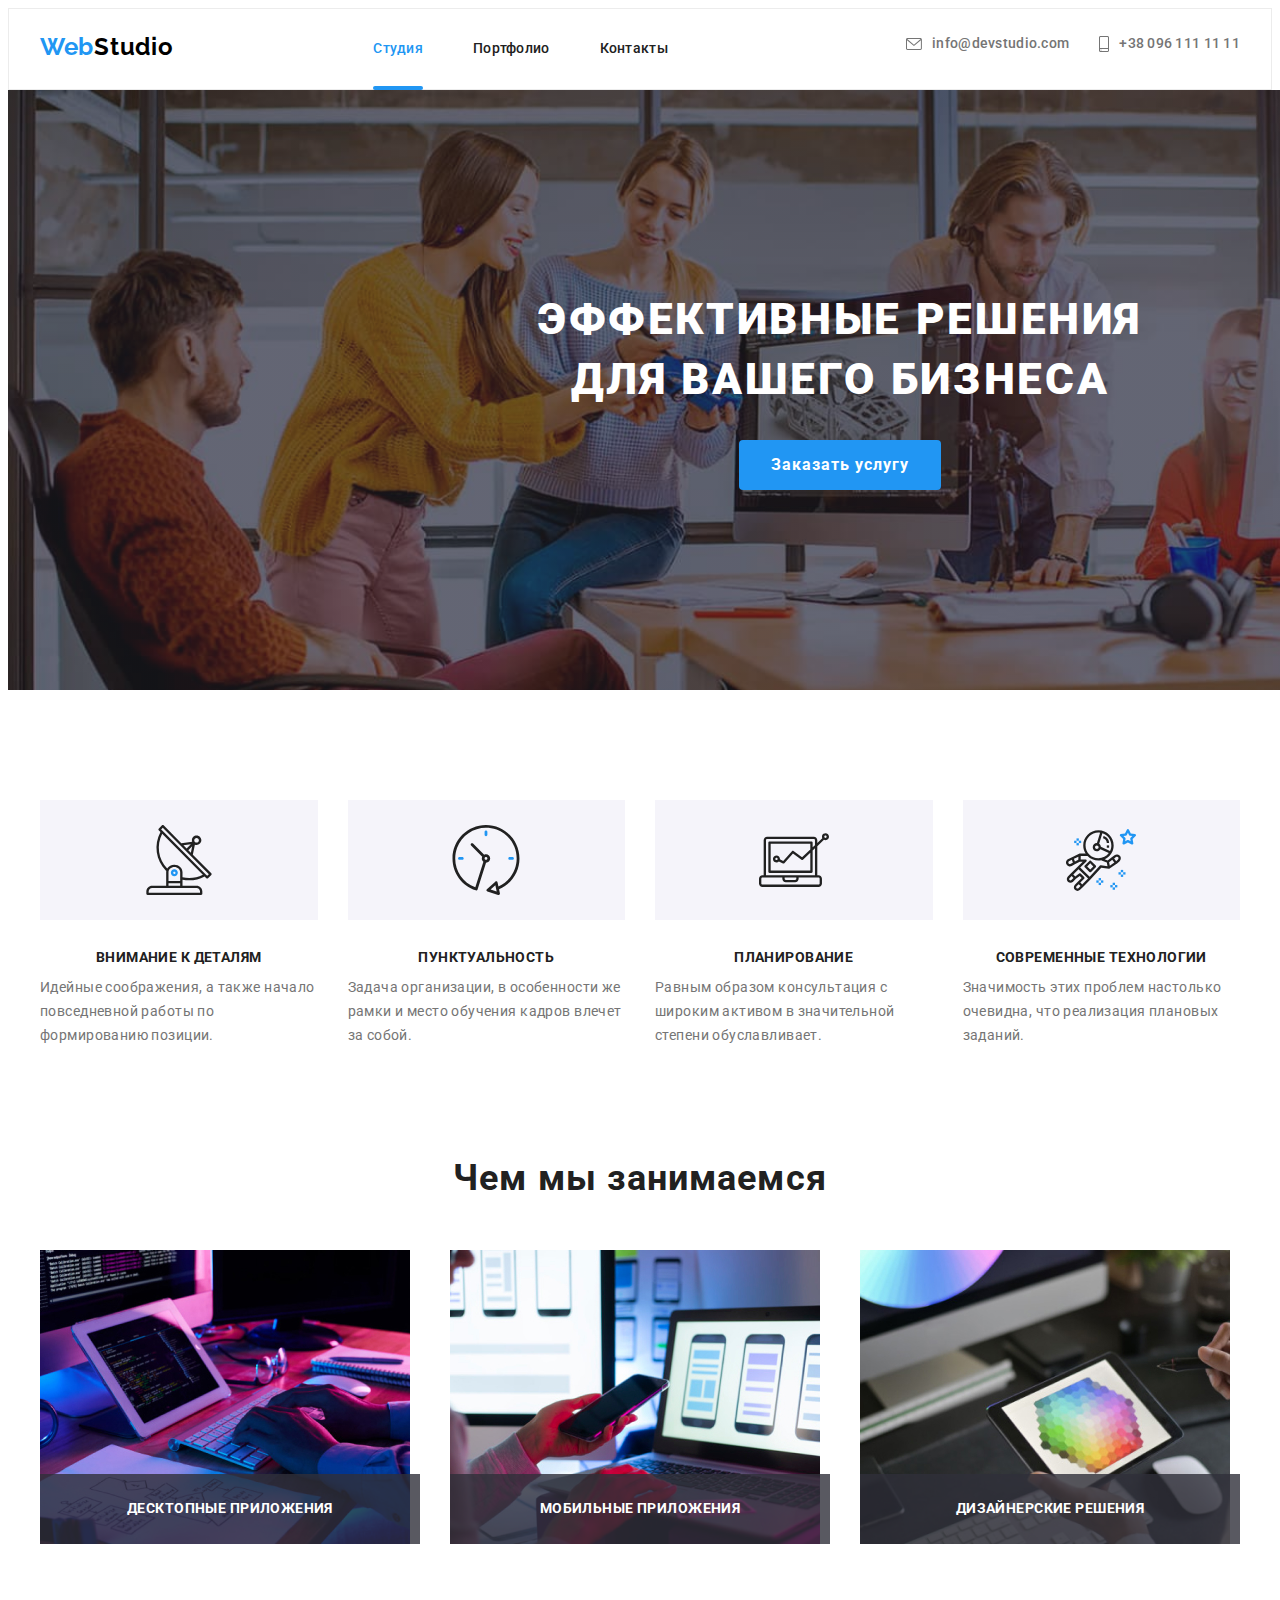
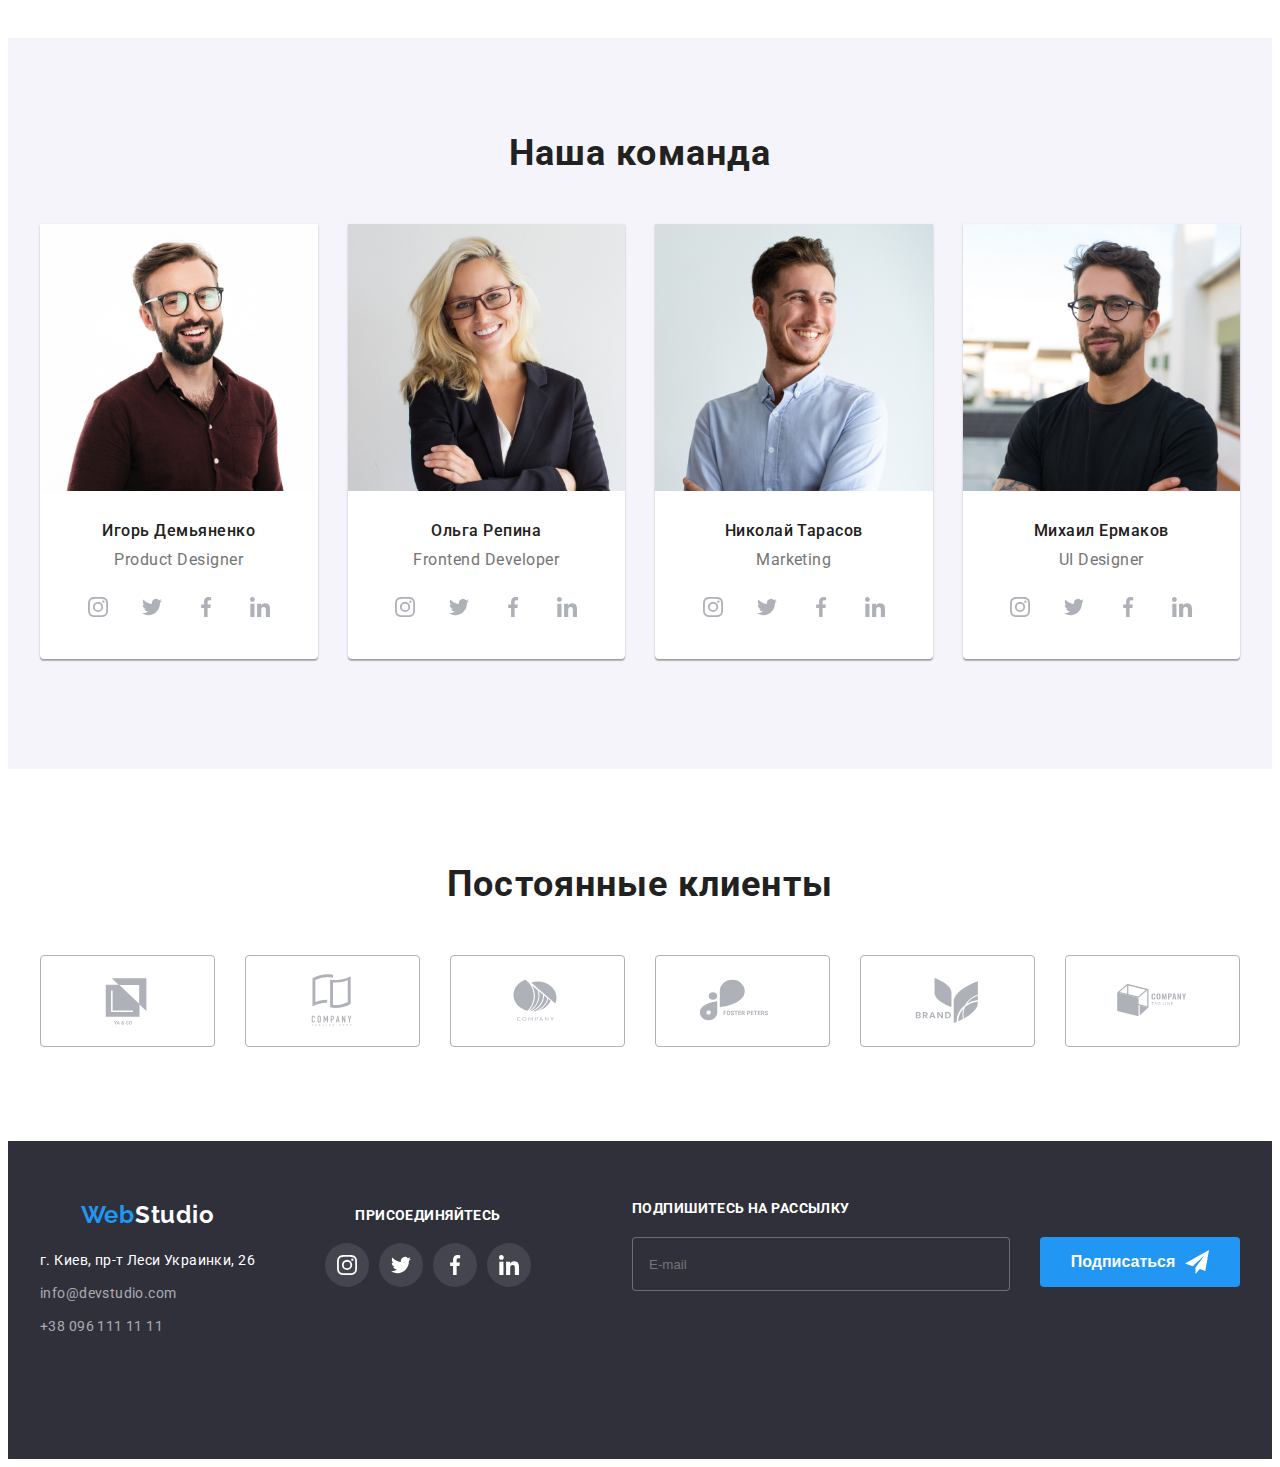
==== commit 5886d3dd: "!!!" ====
--- a/index.html
+++ b/index.html
@@ -20,7 +20,7 @@
     />
     <link rel="stylesheet" href="./Css/main.min.css" />
   </head>
-  <body>
+  <body data-nonScroll>
     <!-- header-->
     <header class="header">
       <div class="container">
--- a/Css/main.min.css
+++ b/Css/main.min.css
@@ -1 +1 @@
-:root{--title-color: #212121;--main-font: roboto, sans-serif;--logo-color: #2196f3;--contact-color: #757575}body{font-family:var(--main-font);background-color:#fff;color:var(--title-color)}.container{position:relative;width:100%;padding-right:15px;padding-left:15px;margin:0 auto}@media screen and (min-width: 480px){.container{max-width:480px}}@media screen and (min-width: 768px){.container{max-width:768px}}@media screen and (min-width: 1200px){.container{max-width:1200px}}.title{font-weight:700;font-size:28px;line-height:1.17;letter-spacing:.03em;text-align:center;margin-bottom:30px;color:var(--title-color);margin-top:0px}@media screen and (min-width: 1200px){.title{font-weight:700;font-size:36px;line-height:1.17;letter-spacing:.03em}}@media screen and (min-width: 1200px){.title{margin-bottom:50px}}.img{display:block;max-width:100%;height:auto;width:100%}.header .container{display:flex;justify-content:space-between;align-items:center}.header{position:relative;background-color:#fff;padding:0px;padding-bottom:16px;padding-top:16px;border:1px solid #ececec}@media screen and (min-width: 768px){.header{padding:0px}}.nav{display:none}@media screen and (min-width: 768px){.nav{display:block}}.items.list{display:none}@media screen and (min-width: 768px){.items.list{display:block}}@media screen and (min-width: 1200px){.items.list{display:flex}}.nav .link{display:block;padding-top:32px;padding-bottom:32px}.header__logo{width:145px;height:31px}.list{list-style:none}.header__logo,.footer-logo{display:inline-block;font-family:"Raleway";font-style:normal;font-weight:700;font-size:24px;line-height:1.17;letter-spacing:.03em;color:var(--logo-color)}.header__desk,.footer-desk{color:#000}.logo,.header__logo,.footer-logo,.link{text-decoration:none}.link{transition:color 250ms cubic-bezier(0.4, 0, 0.2, 1)}.link:hover,.link:focus{color:var(--logo-color)}.mobile-menu{position:fixed;background-color:#fff;z-index:2;top:0px;left:0px;width:100vw;height:100vh;display:flex;flex-direction:column;height:100%;justify-content:space-between;overflow:auto}.menu-open__icon{display:block}.mobile-menu__close{background-color:#fff;position:absolute;width:40px;height:40px;top:10px;right:15px;padding:11px;border:none;border-radius:50%;outline:rgba(0,0,0,0)}.mobile-menu__close:hover{fill:var(--logo-color)}.mobile-menu__close:focus{fill:var(--logo-color)}.mobile-nav{margin-bottom:16px}.mob-menu__list{padding:0px;margin:0px}.mob-menu__item:not(:last-child){margin-bottom:32px}.mob-menu__link{font-weight:500;font-size:40px;line-height:1.17;letter-spacing:.02em;color:#212121}.mob-menu__link:hover,.mob-menu__link:focus{color:var(--logo-color)}.mob-items__list{list-style:none;padding:0px;margin-top:0px;margin-bottom:64px}.mob-items__item{font-weight:500;font-size:30px;line-height:1.17;letter-spacing:.02em;color:#757575;margin-bottom:32px}@media screen and (min-width: 480px){.mob-items__item{font-weight:500;font-size:34px;line-height:1.17;letter-spacing:.02em}}.mob-items__contact{color:#757575}.mob-items__phone{color:#757575}.mob-items__mail{font-weight:500;font-size:24px;line-height:1.17;letter-spacing:.02em}.mob-item{list-style:none;display:flex;font-weight:500;font-size:18px;line-height:1.22;letter-spacing:.02em;padding:0px}@media screen and (min-width: 480px){.mob-item{font-weight:500;font-size:18px;line-height:1.22;letter-spacing:.02em}}.mobile-soc{text-decoration:none;margin-right:20px;color:#757575}.mobile-soc:hover,.mobile-soc:focus{color:var(--logo-color)}.mobile-soc::after{content:"";position:absolute;width:1px;height:22px;background-color:#757575;margin-left:10px}.menu-btn{width:40px;height:40px;display:inline-flex;padding:0px;z-index:4;justify-content:center;align-items:center;margin:0px;background-color:rgba(0,0,0,0);border:none}@media screen and (min-width: 768px){.menu-btn{display:none}}.menu-btn .icon-cross{display:none}.menu-btn.is-open .icon-cross{display:block}.menu-btn.is-open .icon-menu{display:none}.menu-container{position:fixed;display:flex;display:none;flex-direction:column;top:0;width:100%;height:100%;z-index:3;background-color:#fff;left:0;padding:48px 40px}@media screen and (min-width: 768px){.menu-container{display:none}}.menu-container.is-open{display:flex}.header-nav__list,.items{font-weight:500;font-size:14px;line-height:1.14;letter-spacing:.02em;margin:0px;padding:0px}.header-nav__link.header-nav__link--current{color:var(--logo-color)}.header-nav__link.header-nav__link--current::after{content:"";position:absolute;bottom:-1px;left:0;background-color:#2196f3;width:100%;height:4px;border-radius:2px}.header-nav__link{position:relative;font-weight:500;font-size:14px;line-height:1.14;letter-spacing:.02em;color:var(--title-color)}.header-nav__list .header-nav__item{margin-right:50px}.header-nav__list .header-nav__item :last-child{margin-right:0}.header-nav__list{display:flex}@media screen and (min-width: 1200px){.items .items__item+.items__item{margin-left:30px}}.items__contact{display:flex;align-items:center;color:var(--contact-color)}.items__contact:hover,.items__contact:focus{fill:var(--logo-color)}.items__contact:hover svg,.items__contact:focus svg{fill:var(--logo-color)}@media screen and (min-width: 768px){.items__contact:first-child{margin-bottom:10px}}.items__mail{margin-right:10px;fill:#757575;transition:fill 250ms cubic-bezier(0.4, 0, 0.2, 1)}.items__mail:hover{fill:var(--logo-color)}.items__phone{margin-right:10px;fill:#757575;transition:fill 250ms cubic-bezier(0.4, 0, 0.2, 1)}.items__phone:hover{fill:var(--logo-color)}.hero__section{max-width:1600px;width:100%;height:auto;margin-left:auto;margin-right:auto;background-color:gray;background-image:linear-gradient(to right, rgba(47, 48, 58, 0.4), rgba(47, 48, 58, 0.4)),url(../images/Header_bg_mabile.jpg);background-size:cover}@media(min-device-pixel-ratio: 2),(min-resolution: 192dpi),(min-resolution: 2dppx){.hero__section{background-image:linear-gradient(to right, rgba(47, 48, 58, 0.4), rgba(47, 48, 58, 0.4)),url(../images/Header_bg_mabile_2x.jpg)}}@media screen and (min-width: 768px){.hero__section{background-image:linear-gradient(to right, rgba(47, 48, 58, 0.4), rgba(47, 48, 58, 0.4)),url(../images/Header_bg_tab.jpg);background-size:cover}}@media screen and (min-width: 768px)and (min-device-pixel-ratio: 2),screen and (min-width: 768px)and (min-resolution: 192dpi),screen and (min-width: 768px)and (min-resolution: 2dppx){.hero__section{background-image:linear-gradient(to right, rgba(47, 48, 58, 0.4), rgba(47, 48, 58, 0.4)),url(../images/Header_bg_tab_2x.jpg)}}@media screen and (min-width: 1200px){.hero__section{background-image:linear-gradient(to right, rgba(47, 48, 58, 0.4), rgba(47, 48, 58, 0.4)),url(../images/Img21.jpg);background-size:cover}}@media screen and (min-width: 1200px)and (min-device-pixel-ratio: 2),screen and (min-width: 1200px)and (min-resolution: 192dpi),screen and (min-width: 1200px)and (min-resolution: 2dppx){.hero__section{background-image:linear-gradient(to right, rgba(47, 48, 58, 0.4), rgba(47, 48, 58, 0.4)),url(../images/Img_bg_2x.jpg)}}.hero__section{background-color:#2f303a;padding:200px 0px}@media screen and (min-width: 480px){.hero__section{padding:118px}}@media screen and (min-width: 1200px){.hero__section{padding:200px}}@media screen and (min-width: 480px){.section{padding:60px}}@media screen and (min-width: 1200px){.section{padding-top:94px;padding-bottom:94px}}.hero__text{display:block;margin-bottom:30px;margin-top:0;text-align:center;text-transform:uppercase;color:#fff}@media screen and (min-width: 320px){.hero__text{font-weight:900;font-size:20px;line-height:1.36;letter-spacing:.06em}}@media screen and (min-width: 480px){.hero__text{font-size:26px}}@media screen and (min-width: 1200px){.hero__text{font-size:44px}}.hero__button{font-family:"Roboto";font-style:normal;color:#fff;cursor:pointer;background-color:var(--logo-color);padding:10px 32px;margin:0px 700px 200px 700;display:block;margin:0 auto;border-radius:4px;border:0px;transition:background-color 250ms cubic-bezier(0.4, 0, 0.2, 1),color 250ms cubic-bezier(0.4, 0, 0.2, 1)}@media screen and (min-width: 320px){.hero__button{font-weight:700;font-size:11px;line-height:1.88;letter-spacing:.06em}}@media screen and (min-width: 480px){.hero__button{font-weight:700;font-size:16px;line-height:1.88;letter-spacing:.06em}}.hero__button:hover,.hero__button:focus{color:#fff;background-color:#188ce8}.visually-hidden{position:absolute;width:1px;height:1px;margin:-1px;border:0;padding:0;white-space:nowrap;clip-path:inset(100%);clip:rect(0 0 0 0);overflow:hidden}.benefist-list{display:flex;flex-wrap:wrap;gap:30px;padding:0px}.benefist-list__item{max-width:100%}@media screen and (min-width: 768px){.benefist-list__item{width:calc((100% - 30px)/2)}}@media screen and (min-width: 1200px){.benefist-list__item{width:calc((100% - 90px)/4)}}.benefist-list__item::before{display:block;content:"";background-size:70px 70px;margin-bottom:30px;height:120px;background-repeat:no-repeat;background-position:center;background-color:#f5f4fa}.icon-antenna::before{background-image:url(../images/antenna1.svg)}.icon-time::before{background-image:url(../images/clock1.svg)}.icon-diagram::before{background-image:url(../images/Vector.svg)}.icon-astronaut::before{background-image:url(../images/astronaut1.svg)}.benefist-list__title{font-weight:700;font-size:14px;line-height:1.14;letter-spacing:.03em;text-transform:uppercase;text-align:center;color:var(--title-color);margin-top:0px;margin-bottom:10px}.benefist-list__text{font-weight:400;font-size:14px;line-height:1.71;letter-spacing:.03em;color:var(--contact-color);margin:0px}img{display:block;max-width:100%;height:auto;position:relative}.case-section.section{padding-top:0px}@media screen and (max-width: 1199px){.case-section.section{position:absolute;width:1px;height:1px;margin:-1px;border:0;padding:0;white-space:nowrap;clip-path:inset(100%);clip:rect(0 0 0 0);overflow:hidden}}.case-list__destop{position:relative}.case-list__desk{font-weight:700;font-size:14px;line-height:1.14;letter-spacing:.03em;text-align:center;text-transform:uppercase;margin:0px;padding-top:27px;padding-bottom:27px;color:#fff}.case-list__text{position:absolute;text-align:center;width:100%;bottom:0px;background-color:rgba(47,48,58,.8)}.case-list{display:flex;justify-content:space-between;padding:0px;margin:0 -30px 0 0}.case-list__item{width:calc((100% - 60px)/3);margin-right:30px}.team-section{background-color:#f5f4fa}.team-heading{font-weight:700;font-size:36px;line-height:1.17;letter-spacing:.03em;text-align:center;color:var(--title-color)}.team-list{display:flex;flex-wrap:wrap;gap:30px;padding:0px}.team-list__item{width:100%}@media screen and (min-width: 768px){.team-list__item{width:calc((100% - 30px)/2)}}@media screen and (min-width: 1200px){.team-list__item{width:calc((100% - 90px)/4)}}.team-list__title{font-weight:500;font-size:16px;line-height:1.19;letter-spacing:.03em;text-align:center;color:var(--title-color);margin-top:0px;margin-bottom:10px}.team-list__text{font-weight:400;font-size:16px;line-height:1.19;letter-spacing:.03em;text-align:center;color:var(--contact-color);margin:0px}.team-list__item{background:#fff;box-shadow:0px 1px 3px rgba(0,0,0,.12),0px 1px 1px rgba(0,0,0,.14),0px 2px 1px rgba(0,0,0,.2);border-radius:0px 0px 4px 4px}.team-list__description{padding-top:30px;padding-bottom:30px}.team-list__icon{display:flex;justify-content:center;padding:0px;margin:0px;margin-top:16px;list-style:none}.team-list__links:not(:last-child){margin-right:10px}.team-list__links a{display:flex;justify-content:center;align-items:center;width:44px;height:44px;border-radius:50%;fill:#afb1b8;transition:background-color 250ms cubic-bezier(0.4, 0, 0.2, 1),outline 250ms cubic-bezier(0.4, 0, 0.2, 1)}.team-list__links a:hover,.team-list__links a:focus{background-color:#188ce8;outline:none}.team-list__links a svg{transition:fill 250ms cubic-bezier(0.4, 0, 0.2, 1)}.team-list__links a:hover svg,.team-list__links a:focus svg{fill:#fff}.clients-list{display:flex;justify-content:space-between;display:flex;flex-wrap:wrap;gap:30px;list-style:none;padding-left:0px;margin-top:0px;margin-bottom:0px}.clients-list li.clients-list__link{max-width:100%}@media screen and (min-width: 480px){.clients-list li.clients-list__link{width:calc((100% - 30px)/2)}}@media screen and (min-width: 768px){.clients-list li.clients-list__link{width:calc((100% - 60px)/3)}}@media screen and (min-width: 1200px){.clients-list li.clients-list__link{width:calc((100% - 150px)/6)}}.clients-list li.clients-list__link a{display:flex;justify-content:center;align-items:center;height:90px;border:1px solid #afb1b8;border-radius:4px;fill:#afb1b8;transition:border-color 250ms cubic-bezier(0.4, 0, 0.2, 1),fill 250ms cubic-bezier(0.4, 0, 0.2, 1)}.clients-list li.clients-list__link a:hover,.clients-list li.clients-list__link a:focus{border-color:#2196f3;fill:#2196f3;outline:rgba(0,0,0,0)}.clients-list li.clients-list__link:last-child{margin-right:0px}.footer-list__adress{font-weight:400;font-size:14px;line-height:1.71;letter-spacing:.03em;color:#fff}.footer-list__link{font-weight:400;font-size:14px;line-height:1.71;letter-spacing:.03em;color:rgba(255,255,255,.6)}.footer-logo{margin-bottom:20px}.footer-list__item:not(:last-child){margin-bottom:9px}@media screen and (min-width: 1200px){.footer-list__item{text-align:left}}.footer{background-color:#2f303a;padding-bottom:60px;padding-top:60px}.footer-list.list{padding-left:0px;margin:0px}.box{gap:30px;text-align:center}@media screen and (min-width: 1200px){.box{display:flex;justify-content:space-between}}@media screen and (min-width: 768px){.footer-soc{display:flex;justify-content:space-evenly;align-items:center;margin-bottom:60px}}.footer-text{font-weight:700;font-size:14px;line-height:1.14;letter-spacing:.03em;text-transform:uppercase;color:#fff;margin:0px;margin-bottom:20px}.footer-icon{padding-bottom:60px;padding-top:60px}@media screen and (min-width: 768px){.footer-icon{padding:0;margin-top:-45px}}@media screen and (min-width: 1200px){.footer-icon{margin-left:70px}}.footer-item{display:flex;justify-content:center;margin:0px;padding-left:0;list-style:none}@media screen and (min-width: 768px){.footer-item{padding-left:0}}.footer-item__link a{display:flex;justify-content:center;align-items:center;width:44px;height:44px;border-radius:50%;fill:#fff;background:rgba(255,255,255,.1);transition:background-color 250ms cubic-bezier(0.4, 0, 0.2, 1),fill 250ms cubic-bezier(0.4, 0, 0.2, 1),outline 250ms cubic-bezier(0.4, 0, 0.2, 1)}.footer-item__link a:hover,.footer-item__link a:focus{background-color:#188ce8;fill:#fff;outline:0}.footer-item__link:not(:last-child){margin-right:10px}.clients-list{display:block;display:flex;justify-content:space-between;list-style:none;padding-left:0px;margin-top:0px;margin-bottom:0px}.clients-list li.clients-link{width:calc((100% - 150px)/6);margin-right:30px}.clients-list li.clients-link a{display:flex;justify-content:center;align-items:center;height:90px;border:1px solid #afb1b8;border-radius:4px;fill:#afb1b8;transition:border-color 250ms cubic-bezier(0.4, 0, 0.2, 1),fill 250ms cubic-bezier(0.4, 0, 0.2, 1)}.clients-list li.clients-link a:hover,.clients-list li.clients-link a:focus{border-color:#2196f3;fill:#2196f3;outline:rgba(0,0,0,0)}.clients-list li.clients-link:last-child{margin-right:0px}@media screen and (min-width: 768px){.footer-form{margin:0px}}.footer-email{display:flex;flex-wrap:wrap;gap:30px;max-width:100%}@media screen and (min-width: 768px){.footer-email{flex-direction:column}}@media screen and (min-width: 1200px){.footer-email{display:flex;flex-direction:row}}.text-form{font-weight:700;font-size:14px;line-height:1.14;letter-spacing:.03em;text-transform:uppercase;color:#fff;margin:0px 0px 20px 0px}@media screen and (min-width: 1200px){.text-form{text-align:left}}.footer-btn{display:flex;justify-content:center;align-items:center;height:50px;width:200px;padding:0px;background:#2196f3;border:none;border-radius:4px;margin:0 auto;cursor:pointer}.footer-btn:hover,.footer-btn:focus{color:#fff;background-color:#188ce8}.footer-input{width:100%;height:50px;border:1px solid rgba(255,255,255,.3);color:rgba(255,255,255,.6);background-color:#2f303a;border-radius:4px;padding-left:16px}@media screen and (min-width: 768px){.footer-input{width:450px;margin:0 auto}}@media screen and (min-width: 1200px){.footer-input{width:358px;margin:0}}.text-btn{font-weight:700;font-size:16px;line-height:1.88;margin:0px;padding:0px;color:#fff}.footer-pilot{margin-left:10px;fill:#fff}.footer-desk{color:#fff}.footer-contact{display:inline-block;justify-content:center;align-items:center}.main-list{display:flex;justify-content:center;justify-content:flex-start;flex-wrap:wrap;margin-bottom:25px}@media screen and (min-width: 768px){.main-list{display:flex;justify-content:center;padding-left:0px;margin-top:0px;margin-bottom:50px}}.main-list .main-list__btn{margin-right:8px;margin-bottom:15px}.main-list__button{font-family:"Roboto";font-weight:500;font-size:16px;line-height:1.62;letter-spacing:.03em;text-align:center;color:var(--title-color);cursor:pointer;padding:6px 22px;border:0px;border-radius:4px;transition:color 250ms cubic-bezier(0.4, 0, 0.2, 1),background-color 250ms cubic-bezier(0.4, 0, 0.2, 1),box-shadow 250ms cubic-bezier(0.4, 0, 0.2, 1),border-radius 250ms cubic-bezier(0.4, 0, 0.2, 1)}.main-list .main-list__button:last-child{margin-right:0px}.main-list__button:hover,.main-list__button:focus{color:#fff;background-color:var(--logo-color);box-shadow:0px 3px 1px rgba(0,0,0,.1),0px 1px 2px rgba(0,0,0,.08),0px 2px 2px rgba(0,0,0,.12);border-radius:4px}.project-title{font-weight:700;font-size:18px;line-height:2;letter-spacing:.06em;color:var(--title-color);margin-top:0px;margin-bottom:4px}.project{padding:20px 24px 20px 24px;border:1px solid #eee;border-top:none}.project-text{font-weight:400;font-size:16px;line-height:1.88;letter-spacing:.03em;color:var(--contact-color);margin:0px}.project-list{background-color:#fff}.project-list__link{display:block;transition:box-shadow 250ms cubic-bezier(0.4, 0, 0.2, 1)}@media screen and (min-width: 1200px){.project-list__link{width:370px}}.project-list__link:hover{box-shadow:0px 1px 1px rgba(0,0,0,.12),0px 4px 4px rgba(0,0,0,.06),1px 4px 6px rgba(0,0,0,.16)}.project-list__link:focus{box-shadow:0px 1px 1px rgba(0,0,0,.12),0px 4px 4px rgba(0,0,0,.06),1px 4px 6px rgba(0,0,0,.16)}.project-list{display:flex;flex-wrap:wrap;gap:30px}.project-list{padding:0}.project-list__info{width:100%}@media screen and (min-width: 768px){.project-list__info{width:calc((100% - 30px)/2)}}@media screen and (min-width: 1200px){.project-list__info{width:calc((100% - 90px)/3)}}.project-list__pic{position:relative;overflow:hidden}.project-list__thumb{position:absolute;top:100%;display:flex;align-items:center;background-color:rgba(33,150,243,.9);padding:0px 24px;transition:transform 250ms cubic-bezier(0.4, 0, 0.2, 1)}@media screen and (min-width: 480px){.project-list__thumb{width:450px;height:100%}}@media screen and (min-width: 768px){.project-list__thumb{width:370px;height:294px}}.project-list__link:hover .project-list__thumb{opacity:1;transform:translatey(-100%)}.project-list__link:focus .project-list__thumb{opacity:1;transform:translatey(-100%);outline:none}.project-list__desk{display:inline-block;font-weight:400;font-size:18px;line-height:1.56;letter-spacing:.03em;color:#fff;margin:0px}.backdrop{position:fixed;top:0;left:0;width:100%;height:100%;background-color:rgba(0,0,0,.2);z-index:5;overflow-y:scroll}.modal{position:absolute;top:50%;left:50%;transform:translate(-50%, -50%) scale(1);padding:40px;border-radius:4px;background-color:#fff;box-shadow:0px 1px 3px rgba(0,0,0,.12),0px 1px 1px rgba(0,0,0,.14),0px 2px 1px rgba(0,0,0,.2);transition:transform 500ms cubic-bezier(0.4, 0, 0.2, 1)}@media screen and (min-width: 320px){.modal{min-width:330px;min-height:540px}}@media screen and (min-width: 480px){.modal{min-width:450px;min-height:609px}}@media screen and (min-width: 1200px){.modal{min-width:528px;min-height:581px}}.backdrop.is-hidden .modal{transform:translate(-50%, -50%) scale(0.9);transition:transform 500ms cubic-bezier(0.4, 0, 0.2, 1)}.modal-title{display:block;font-weight:700;font-size:20px;line-height:1.15;letter-spacing:.03em;text-align:center;color:#212121;margin:0px;margin-bottom:30px}.modal-form{display:block}.modal-textarea__comment{font-weight:400;font-size:12px;line-height:1.17;letter-spacing:.01em;color:#757575}.modal-textarea__info{resize:none;font-weight:400;font-size:12px;line-height:1.17;letter-spacing:.01em;width:100%;height:120px;outline:rgba(0,0,0,0);margin-top:4px;border-radius:4px;padding:12px 16px;border:1px solid rgba(33,33,33,.2);transition:color 250ms cubic-bezier(0.4, 0, 0.2, 1)}.modal-textarea__info:focus{border:1px solid #2196f3}.modal-textarea{width:100%;padding:0px}.form-field{position:relative;margin:auto;margin-bottom:30px}.mail{margin-bottom:10px}.form-field__imput{display:inline-block;font-weight:400;font-size:12px;line-height:1.17;letter-spacing:.01em;width:100%;height:40px;padding-left:45px;border-radius:4px;outline:rgba(0,0,0,0);border:1px solid rgba(33,33,33,.2);transition:color 250ms cubic-bezier(0.4, 0, 0.2, 1)}.form-field__imput:focus{border:1px solid #2196f3}.modal-label{position:absolute;left:0px;top:-17px;font-weight:400;font-size:12px;line-height:1.17;letter-spacing:.01em;color:#757575}.form-field__icon{position:absolute;left:12px;top:50%;transform:translateY(-50%);transition:fiil 250ms cubic-bezier(0.4, 0, 0.2, 1)}.form-field__imput:focus+.form-field__icon{fill:#2196f3}.checkbox{font-weight:400;font-size:14px;line-height:1.17;letter-spacing:.03em;-webkit-appearance:none;-moz-appearance:none;appearance:none;position:absolute}.check-field{display:flex;align-items:center;gap:7px;margin-left:14px;margin-top:20px;margin-bottom:30px}.checkbox__icon{display:inline-block;width:16px;height:15px;border:2px solid #212121;border-radius:2px;flex-shrink:0px}.checkbox:checked+.checkbox__icon{background-color:#2196f3;background-image:url(../images/iconcheck1.svg);background-size:12px auto;background-position:50% 50%;background-origin:border-box;border-color:#2196f3}.checkbox:focus+.checkbox__icon{border-color:#2196f3}.checkbox__text{font-weight:400;font-size:12px;line-height:1.17;letter-spacing:.03em;color:#757575}@media screen and (min-width: 768px){.checkbox__text{font-weight:400;font-size:14px;line-height:1.71;letter-spacing:.03em}}.checkbox-link{color:#2196f3}.checkbox-link:hover{text-decoration:none}.check-button__btn{font-weight:700;font-size:16px;line-height:1.88;color:#fff;background-color:#2196f3;padding:10px 55px;border:none;border-radius:4px;cursor:pointer}.check-button__btn:hover,.check-button__btn:focus{color:#fff;background-color:#188ce8}.check-button{display:flex;justify-content:center}.modal-button{position:absolute;width:30px;height:30px;top:8px;right:8px;padding:6px;border:1px solid rgba(0,0,0,.1);border-radius:50%;background-color:#fff;outline:rgba(0,0,0,0);cursor:pointer}.modal-button:hover{fill:var(--logo-color)}.modal-button:focus{fill:var(--logo-color)}.backdrop.is-hidden{opacity:0;pointer-events:none}/*# sourceMappingURL=main.min.css.map */+:root{--title-color: #212121;--main-font: roboto, sans-serif;--logo-color: #2196f3;--contact-color: #757575}body{font-family:var(--main-font);background-color:#fff;color:var(--title-color)}body .no-scroll{overflow:hidden}.container{position:relative;width:100%;padding-right:15px;padding-left:15px;margin:0 auto}@media screen and (min-width: 480px){.container{max-width:480px}}@media screen and (min-width: 768px){.container{max-width:768px}}@media screen and (min-width: 1200px){.container{max-width:1200px}}.title{font-weight:700;font-size:28px;line-height:1.17;letter-spacing:.03em;text-align:center;margin-bottom:30px;color:var(--title-color);margin-top:0px}@media screen and (min-width: 1200px){.title{font-weight:700;font-size:36px;line-height:1.17;letter-spacing:.03em}}@media screen and (min-width: 1200px){.title{margin-bottom:50px}}.img{display:block;max-width:100%;height:auto;width:100%}.header .container{display:flex;justify-content:space-between;align-items:center}.header{position:relative;background-color:#fff;padding:0px;padding-bottom:16px;padding-top:16px;border:1px solid #ececec}@media screen and (min-width: 768px){.header{padding:0px}}.header-cont{display:none}@media screen and (min-width: 768px){.header-cont{display:block}}.nav{display:none}@media screen and (min-width: 768px){.nav{display:block}}.items.list{display:none}@media screen and (min-width: 768px){.items.list{display:block}}@media screen and (min-width: 1200px){.items.list{display:flex}}.nav .link{display:block;padding-top:32px;padding-bottom:32px}.header__logo{width:145px;height:31px}.list{list-style:none}.header__logo,.footer-logo{display:inline-block;font-family:"Raleway";font-style:normal;font-weight:700;font-size:24px;line-height:1.17;letter-spacing:.03em;color:var(--logo-color)}.header__desk,.footer-desk{color:#000}.logo,.header__logo,.footer-logo,.link{text-decoration:none}.link{transition:color 250ms cubic-bezier(0.4, 0, 0.2, 1)}.link:hover,.link:focus{color:var(--logo-color)}.mobile-menu{position:fixed;background-color:#fff;z-index:2;top:0px;left:0px;width:100vw;height:100vh;display:flex;flex-direction:column;height:100%;justify-content:space-between;overflow:auto}.menu-open__icon{display:block}.mobile-menu__close{background-color:#fff;position:absolute;width:40px;height:40px;top:10px;right:15px;padding:11px;border:none;border-radius:50%;outline:rgba(0,0,0,0)}.mobile-menu__close:hover{fill:var(--logo-color)}.mobile-menu__close:focus{fill:var(--logo-color)}.mobile-nav{margin-bottom:16px}.mob-menu__list{padding:0px;margin:0px}.mob-menu__item:not(:last-child){margin-bottom:32px}.mob-menu__link{font-weight:500;font-size:40px;line-height:1.17;letter-spacing:.02em;color:#212121}.mob-menu__link:hover,.mob-menu__link:focus{color:var(--logo-color)}.mob-items__list{list-style:none;padding:0px;margin-top:0px;margin-bottom:64px}.mob-items__item{font-weight:500;font-size:30px;line-height:1.17;letter-spacing:.02em;color:#757575;margin-bottom:32px}@media screen and (min-width: 480px){.mob-items__item{font-weight:500;font-size:34px;line-height:1.17;letter-spacing:.02em}}.mob-items__contact{color:#757575}.mob-items__phone{color:#2196f3}.mob-items__mail{font-weight:500;font-size:24px;line-height:1.17;letter-spacing:.02em;color:#2196f3}.mob-item{list-style:none;display:flex;flex-wrap:wrap;font-weight:500;font-size:18px;line-height:1.22;letter-spacing:.02em;padding:0px}@media screen and (min-width: 480px){.mob-item{font-weight:500;font-size:18px;line-height:1.22;letter-spacing:.02em}}.mobile-soc{position:relative;text-decoration:none;margin-right:20px;color:#2196f3}.mobile-soc:hover,.mobile-soc:focus{color:var(--logo-color)}.mobile-soc::after{content:"";position:absolute;right:-10px;top:0;width:1px;height:22px;background-color:#757575}.menu-btn{width:40px;height:40px;display:inline-flex;padding:0px;z-index:4;justify-content:center;align-items:center;margin:0px;background-color:rgba(0,0,0,0);border:none}@media screen and (min-width: 768px){.menu-btn{display:none}}.menu-btn .icon-cross{display:none}.menu-btn.is-open .icon-cross{display:block}.menu-btn.is-open .icon-menu{display:none}.menu-container{position:fixed;display:flex;justify-content:space-between;display:none;flex-direction:column;top:0;width:100%;height:100%;z-index:3;background-color:#fff;left:0;padding:48px 40px}@media screen and (min-width: 768px){.menu-container{display:none}}.menu-container.is-open{display:flex}.header-nav__list,.items{font-weight:500;font-size:14px;line-height:1.14;letter-spacing:.02em;margin:0px;padding:0px}.header-nav__link.header-nav__link--current{color:var(--logo-color)}.header-nav__link.header-nav__link--current::after{content:"";position:absolute;bottom:-1px;left:0;background-color:#2196f3;width:100%;height:4px;border-radius:2px}.header-nav__link{position:relative;font-weight:500;font-size:14px;line-height:1.14;letter-spacing:.02em;color:var(--title-color)}.header-nav__list .header-nav__item{margin-right:50px}.header-nav__list .header-nav__item :last-child{margin-right:0}.header-nav__list{display:flex}@media screen and (min-width: 1200px){.items .items__item+.items__item{margin-left:30px}}.items__contact{display:flex;align-items:center;color:var(--contact-color)}.items__contact:hover,.items__contact:focus{fill:var(--logo-color)}.items__contact:hover svg,.items__contact:focus svg{fill:var(--logo-color)}@media screen and (min-width: 768px){.items__contact:first-child{margin-bottom:10px}}.items__mail{margin-right:10px;fill:#757575;transition:fill 250ms cubic-bezier(0.4, 0, 0.2, 1)}.items__mail:hover{fill:var(--logo-color)}.items__phone{margin-right:10px;fill:#757575;transition:fill 250ms cubic-bezier(0.4, 0, 0.2, 1)}.items__phone:hover{fill:var(--logo-color)}.hero__section{max-width:1600px;width:100%;height:auto;margin-left:auto;margin-right:auto;background-color:gray;background-image:linear-gradient(to right, rgba(47, 48, 58, 0.4), rgba(47, 48, 58, 0.4)),url(../images/Header_bg_mabile.jpg);background-size:cover}@media(min-device-pixel-ratio: 2),(min-resolution: 192dpi),(min-resolution: 2dppx){.hero__section{background-image:linear-gradient(to right, rgba(47, 48, 58, 0.4), rgba(47, 48, 58, 0.4)),url(../images/Header_bg_mabile_2x.jpg)}}@media screen and (min-width: 768px){.hero__section{background-image:linear-gradient(to right, rgba(47, 48, 58, 0.4), rgba(47, 48, 58, 0.4)),url(../images/Header_bg_tab.jpg);background-size:cover}}@media screen and (min-width: 768px)and (min-device-pixel-ratio: 2),screen and (min-width: 768px)and (min-resolution: 192dpi),screen and (min-width: 768px)and (min-resolution: 2dppx){.hero__section{background-image:linear-gradient(to right, rgba(47, 48, 58, 0.4), rgba(47, 48, 58, 0.4)),url(../images/Header_bg_tab_2x.jpg)}}@media screen and (min-width: 1200px){.hero__section{background-image:linear-gradient(to right, rgba(47, 48, 58, 0.4), rgba(47, 48, 58, 0.4)),url(../images/Img21.jpg);background-size:cover}}@media screen and (min-width: 1200px)and (min-device-pixel-ratio: 2),screen and (min-width: 1200px)and (min-resolution: 192dpi),screen and (min-width: 1200px)and (min-resolution: 2dppx){.hero__section{background-image:linear-gradient(to right, rgba(47, 48, 58, 0.4), rgba(47, 48, 58, 0.4)),url(../images/Img_bg_2x.jpg)}}.hero__section{background-color:#2f303a;padding:118px 0px}@media screen and (min-width: 1200px){.hero__section{padding:200px}}.section{padding:60px 0}@media screen and (min-width: 1200px){.section{padding-top:94px;padding-bottom:94px}}.hero__text{display:block;margin-bottom:30px;margin-top:0;text-align:center;text-transform:uppercase;color:#fff}@media screen and (min-width: 320px){.hero__text{font-weight:900;font-size:20px;line-height:1.36;letter-spacing:.06em}}@media screen and (min-width: 480px){.hero__text{font-size:26px}}@media screen and (min-width: 1200px){.hero__text{font-size:44px}}.hero__button{font-family:"Roboto";font-style:normal;color:#fff;cursor:pointer;background-color:var(--logo-color);padding:10px 32px;margin:0px 700px 200px 700;display:block;margin:0 auto;border-radius:4px;border:0px;transition:background-color 250ms cubic-bezier(0.4, 0, 0.2, 1),color 250ms cubic-bezier(0.4, 0, 0.2, 1)}@media screen and (min-width: 320px){.hero__button{font-weight:700;font-size:11px;line-height:1.88;letter-spacing:.06em}}@media screen and (min-width: 480px){.hero__button{font-weight:700;font-size:16px;line-height:1.88;letter-spacing:.06em}}.hero__button:hover,.hero__button:focus{color:#fff;background-color:#188ce8}.visually-hidden{position:absolute;width:1px;height:1px;margin:-1px;border:0;padding:0;white-space:nowrap;clip-path:inset(100%);clip:rect(0 0 0 0);overflow:hidden}.benefist-list{display:flex;flex-wrap:wrap;gap:30px;padding:0px}.benefist-list__item{max-width:100%}@media screen and (min-width: 768px){.benefist-list__item{width:calc((100% - 30px)/2)}}@media screen and (min-width: 1200px){.benefist-list__item{width:calc((100% - 90px)/4)}}.benefist-list__item::before{display:block;content:"";background-size:70px 70px;margin-bottom:30px;height:120px;background-repeat:no-repeat;background-position:center;background-color:#f5f4fa}.icon-antenna::before{background-image:url(../images/antenna1.svg)}.icon-time::before{background-image:url(../images/clock1.svg)}.icon-diagram::before{background-image:url(../images/Vector.svg)}.icon-astronaut::before{background-image:url(../images/astronaut1.svg)}.benefist-list__title{font-weight:700;font-size:14px;line-height:1.14;letter-spacing:.03em;text-transform:uppercase;text-align:center;color:var(--title-color);margin-top:0px;margin-bottom:10px}.benefist-list__text{font-weight:400;font-size:14px;line-height:1.71;letter-spacing:.03em;color:var(--contact-color);margin:0px}img{display:block;max-width:100%;height:auto;position:relative}.case-section.section{padding-top:0px}@media screen and (max-width: 1199px){.case-section.section{position:absolute;width:1px;height:1px;margin:-1px;border:0;padding:0;white-space:nowrap;clip-path:inset(100%);clip:rect(0 0 0 0);overflow:hidden}}.case-list__destop{position:relative}.case-list__desk{font-weight:700;font-size:14px;line-height:1.14;letter-spacing:.03em;text-align:center;text-transform:uppercase;margin:0px;padding-top:27px;padding-bottom:27px;color:#fff}.case-list__text{position:absolute;text-align:center;width:100%;bottom:0px;background-color:rgba(47,48,58,.8)}.case-list{display:flex;justify-content:space-between;padding:0px;margin:0 -30px 0 0}.case-list__item{width:calc((100% - 60px)/3);margin-right:30px}.team-section{background-color:#f5f4fa}.team-heading{font-weight:700;font-size:36px;line-height:1.17;letter-spacing:.03em;text-align:center;color:var(--title-color)}.team-list{display:flex;flex-wrap:wrap;gap:30px;padding:0px}.team-list__item{width:100%}@media screen and (min-width: 768px){.team-list__item{width:calc((100% - 30px)/2)}}@media screen and (min-width: 1200px){.team-list__item{width:calc((100% - 90px)/4)}}.team-list__title{font-weight:500;font-size:16px;line-height:1.19;letter-spacing:.03em;text-align:center;color:var(--title-color);margin-top:0px;margin-bottom:10px}.team-list__text{font-weight:400;font-size:16px;line-height:1.19;letter-spacing:.03em;text-align:center;color:var(--contact-color);margin:0px}.team-list__item{background:#fff;box-shadow:0px 1px 3px rgba(0,0,0,.12),0px 1px 1px rgba(0,0,0,.14),0px 2px 1px rgba(0,0,0,.2);border-radius:0px 0px 4px 4px}.team-list__description{padding-top:30px;padding-bottom:30px}.team-list__icon{display:flex;justify-content:center;padding:0px;margin:0px;margin-top:16px;list-style:none}.team-list__links:not(:last-child){margin-right:10px}.team-list__links a{display:flex;justify-content:center;align-items:center;width:44px;height:44px;border-radius:50%;fill:#afb1b8;transition:background-color 250ms cubic-bezier(0.4, 0, 0.2, 1),outline 250ms cubic-bezier(0.4, 0, 0.2, 1)}.team-list__links a:hover,.team-list__links a:focus{background-color:#188ce8;outline:none}.team-list__links a svg{transition:fill 250ms cubic-bezier(0.4, 0, 0.2, 1)}.team-list__links a:hover svg,.team-list__links a:focus svg{fill:#fff}.clients-list{display:flex;justify-content:space-between;display:flex;flex-wrap:wrap;gap:30px;list-style:none;padding-left:0px;margin-top:0px;margin-bottom:0px}.clients-list li.clients-list__link{width:calc((100% - 30px)/2);max-width:100%}@media screen and (min-width: 768px){.clients-list li.clients-list__link{width:calc((100% - 60px)/3)}}@media screen and (min-width: 1200px){.clients-list li.clients-list__link{width:calc((100% - 150px)/6)}}.clients-list li.clients-list__link a{display:flex;justify-content:center;align-items:center;height:90px;border:1px solid #afb1b8;border-radius:4px;fill:#afb1b8;transition:border-color 250ms cubic-bezier(0.4, 0, 0.2, 1),fill 250ms cubic-bezier(0.4, 0, 0.2, 1)}.clients-list li.clients-list__link a:hover,.clients-list li.clients-list__link a:focus{border-color:#2196f3;fill:#2196f3;outline:rgba(0,0,0,0)}.clients-list li.clients-list__link:last-child{margin-right:0px}.footer-list__adress{font-weight:400;font-size:14px;line-height:1.71;letter-spacing:.03em;color:#fff}.footer-list__link{font-weight:400;font-size:14px;line-height:1.71;letter-spacing:.03em;color:rgba(255,255,255,.6)}.footer-logo{margin-bottom:20px}.footer-list__item:not(:last-child){margin-bottom:9px}@media screen and (min-width: 1200px){.footer-list__item{text-align:left}}.footer{background-color:#2f303a;padding-bottom:60px;padding-top:60px}.footer-list.list{padding-left:0px;margin:0px}.box{gap:30px;text-align:center}@media screen and (min-width: 1200px){.box{display:flex;justify-content:space-between}}@media screen and (min-width: 768px){.footer-soc{display:flex;justify-content:space-evenly;align-items:center;margin-bottom:60px}}.footer-text{font-weight:700;font-size:14px;line-height:1.14;letter-spacing:.03em;text-transform:uppercase;color:#fff;margin:0px;margin-bottom:20px}.footer-icon{padding-bottom:60px;padding-top:60px}@media screen and (min-width: 768px){.footer-icon{padding:0;margin-top:-45px}}@media screen and (min-width: 1200px){.footer-icon{margin-left:70px}}.footer-item{display:flex;justify-content:center;margin:0px;padding-left:0;list-style:none}@media screen and (min-width: 768px){.footer-item{padding-left:0}}.footer-item__link a{display:flex;justify-content:center;align-items:center;width:44px;height:44px;border-radius:50%;fill:#fff;background:rgba(255,255,255,.1);transition:background-color 250ms cubic-bezier(0.4, 0, 0.2, 1),fill 250ms cubic-bezier(0.4, 0, 0.2, 1),outline 250ms cubic-bezier(0.4, 0, 0.2, 1)}.footer-item__link a:hover,.footer-item__link a:focus{background-color:#188ce8;fill:#fff;outline:0}.footer-item__link:not(:last-child){margin-right:10px}.clients-list{display:block;display:flex;justify-content:space-between;list-style:none;padding-left:0px;margin-top:0px;margin-bottom:0px}.clients-list li.clients-link{width:calc((100% - 150px)/6);margin-right:30px}.clients-list li.clients-link a{display:flex;justify-content:center;align-items:center;height:90px;border:1px solid #afb1b8;border-radius:4px;fill:#afb1b8;transition:border-color 250ms cubic-bezier(0.4, 0, 0.2, 1),fill 250ms cubic-bezier(0.4, 0, 0.2, 1)}.clients-list li.clients-link a:hover,.clients-list li.clients-link a:focus{border-color:#2196f3;fill:#2196f3;outline:rgba(0,0,0,0)}.clients-list li.clients-link:last-child{margin-right:0px}@media screen and (min-width: 768px){.footer-form{margin:0px}}.footer-email{display:flex;flex-wrap:wrap;gap:30px;max-width:100%}@media screen and (min-width: 768px){.footer-email{flex-direction:column}}@media screen and (min-width: 1200px){.footer-email{display:flex;flex-direction:row}}.text-form{font-weight:700;font-size:14px;line-height:1.14;letter-spacing:.03em;text-transform:uppercase;color:#fff;margin:0px 0px 20px 0px}@media screen and (min-width: 1200px){.text-form{text-align:left}}.footer-btn{display:flex;justify-content:center;align-items:center;height:50px;width:200px;padding:0px;background:#2196f3;border:none;border-radius:4px;margin:0 auto;cursor:pointer}.footer-btn:hover,.footer-btn:focus{color:#fff;background-color:#188ce8}.footer-input{width:100%;height:50px;border:1px solid rgba(255,255,255,.3);color:rgba(255,255,255,.6);background-color:#2f303a;border-radius:4px;padding-left:16px}@media screen and (min-width: 768px){.footer-input{width:450px;margin:0 auto}}@media screen and (min-width: 1200px){.footer-input{width:358px;margin:0}}.text-btn{font-weight:700;font-size:16px;line-height:1.88;margin:0px;padding:0px;color:#fff}.footer-pilot{margin-left:10px;fill:#fff}.footer-desk{color:#fff}.footer-contact{display:inline-block;justify-content:center;align-items:center}.main-list{display:flex;justify-content:center;justify-content:flex-start;flex-wrap:wrap;margin-bottom:25px}@media screen and (min-width: 768px){.main-list{display:flex;justify-content:center;padding-left:0px;margin-top:0px;margin-bottom:50px}}.main-list .main-list__btn{margin-right:8px;margin-bottom:15px}.main-list__button{font-family:"Roboto";font-weight:500;font-size:16px;line-height:1.62;letter-spacing:.03em;text-align:center;color:var(--title-color);cursor:pointer;padding:6px 22px;border:0px;border-radius:4px;transition:color 250ms cubic-bezier(0.4, 0, 0.2, 1),background-color 250ms cubic-bezier(0.4, 0, 0.2, 1),box-shadow 250ms cubic-bezier(0.4, 0, 0.2, 1),border-radius 250ms cubic-bezier(0.4, 0, 0.2, 1)}.main-list .main-list__button:last-child{margin-right:0px}.main-list__button:hover,.main-list__button:focus{color:#fff;background-color:var(--logo-color);box-shadow:0px 3px 1px rgba(0,0,0,.1),0px 1px 2px rgba(0,0,0,.08),0px 2px 2px rgba(0,0,0,.12);border-radius:4px}.project-title{font-weight:700;font-size:18px;line-height:2;letter-spacing:.06em;color:var(--title-color);margin-top:0px;margin-bottom:4px}.project{padding:20px 24px 20px 24px;border:1px solid #eee;border-top:none}.project-text{font-weight:400;font-size:16px;line-height:1.88;letter-spacing:.03em;color:var(--contact-color);margin:0px}.project-list{background-color:#fff}.project-list__link{display:block;transition:box-shadow 250ms cubic-bezier(0.4, 0, 0.2, 1)}@media screen and (min-width: 1200px){.project-list__link{width:370px}}.project-list__link:hover{box-shadow:0px 1px 1px rgba(0,0,0,.12),0px 4px 4px rgba(0,0,0,.06),1px 4px 6px rgba(0,0,0,.16)}.project-list__link:focus{box-shadow:0px 1px 1px rgba(0,0,0,.12),0px 4px 4px rgba(0,0,0,.06),1px 4px 6px rgba(0,0,0,.16)}.project-list{display:flex;flex-wrap:wrap;gap:30px}.project-list{padding:0}.project-list__info{width:100%}@media screen and (min-width: 768px){.project-list__info{width:calc((100% - 30px)/2)}}@media screen and (min-width: 1200px){.project-list__info{width:calc((100% - 90px)/3)}}.project-list__pic{position:relative;overflow:hidden}.project-list__thumb{position:absolute;top:100%;display:flex;align-items:center;background-color:rgba(33,150,243,.9);padding:0px 24px;transition:transform 250ms cubic-bezier(0.4, 0, 0.2, 1)}@media screen and (min-width: 480px){.project-list__thumb{width:450px;height:100%}}@media screen and (min-width: 768px){.project-list__thumb{width:370px;height:294px}}.project-list__link:hover .project-list__thumb{opacity:1;transform:translatey(-100%)}.project-list__link:focus .project-list__thumb{opacity:1;transform:translatey(-100%);outline:none}.project-list__desk{display:inline-block;font-weight:400;font-size:18px;line-height:1.56;letter-spacing:.03em;color:#fff;margin:0px}.backdrop{position:fixed;top:0;left:0;width:100%;height:100%;background-color:rgba(0,0,0,.2);z-index:5;overflow-y:scroll}.modal{position:absolute;top:50%;left:50%;transform:translate(-50%, -50%) scale(1);padding:40px;border-radius:4px;background-color:#fff;box-shadow:0px 1px 3px rgba(0,0,0,.12),0px 1px 1px rgba(0,0,0,.14),0px 2px 1px rgba(0,0,0,.2);transition:transform 500ms cubic-bezier(0.4, 0, 0.2, 1)}@media screen and (min-width: 320px){.modal{min-width:330px;min-height:540px}}@media screen and (min-width: 480px){.modal{min-width:450px;min-height:609px}}@media screen and (min-width: 1200px){.modal{min-width:528px;min-height:581px}}.backdrop.is-hidden .modal{transform:translate(-50%, -50%) scale(0.9);transition:transform 500ms cubic-bezier(0.4, 0, 0.2, 1)}.modal-title{display:block;font-weight:700;font-size:20px;line-height:1.15;letter-spacing:.03em;text-align:center;color:#212121;margin:0px;margin-bottom:30px}.modal-form{display:block}.modal-textarea__comment{font-weight:400;font-size:12px;line-height:1.17;letter-spacing:.01em;color:#757575}.modal-textarea__info{resize:none;font-weight:400;font-size:12px;line-height:1.17;letter-spacing:.01em;width:100%;height:120px;outline:rgba(0,0,0,0);margin-top:4px;border-radius:4px;padding:12px 16px;border:1px solid rgba(33,33,33,.2);transition:color 250ms cubic-bezier(0.4, 0, 0.2, 1)}.modal-textarea__info:focus{border:1px solid #2196f3}.modal-textarea{width:100%;padding:0px}.form-field{position:relative;margin:auto;margin-bottom:30px}.mail{margin-bottom:10px}.form-field__imput{display:inline-block;font-weight:400;font-size:12px;line-height:1.17;letter-spacing:.01em;width:100%;height:40px;padding-left:45px;border-radius:4px;outline:rgba(0,0,0,0);border:1px solid rgba(33,33,33,.2);transition:color 250ms cubic-bezier(0.4, 0, 0.2, 1)}.form-field__imput:focus{border:1px solid #2196f3}.modal-label{position:absolute;left:0px;top:-17px;font-weight:400;font-size:12px;line-height:1.17;letter-spacing:.01em;color:#757575}.form-field__icon{position:absolute;left:12px;top:50%;transform:translateY(-50%);transition:fiil 250ms cubic-bezier(0.4, 0, 0.2, 1)}.form-field__imput:focus+.form-field__icon{fill:#2196f3}.checkbox{font-weight:400;font-size:14px;line-height:1.17;letter-spacing:.03em;-webkit-appearance:none;-moz-appearance:none;appearance:none;position:absolute}.check-field{display:flex;align-items:center;gap:7px;margin-left:14px;margin-top:20px;margin-bottom:30px}.checkbox__icon{display:inline-block;width:16px;height:15px;border:2px solid #212121;border-radius:2px;flex-shrink:0px}.checkbox:checked+.checkbox__icon{background-color:#2196f3;background-image:url(../images/iconcheck1.svg);background-size:12px auto;background-position:50% 50%;background-origin:border-box;border-color:#2196f3}.checkbox:focus+.checkbox__icon{border-color:#2196f3}.checkbox__text{font-weight:400;font-size:12px;line-height:1.17;letter-spacing:.03em;color:#757575}@media screen and (min-width: 768px){.checkbox__text{font-weight:400;font-size:14px;line-height:1.71;letter-spacing:.03em}}.checkbox-link{color:#2196f3}.checkbox-link:hover{text-decoration:none}.check-button__btn{font-weight:700;font-size:16px;line-height:1.88;color:#fff;background-color:#2196f3;padding:10px 55px;border:none;border-radius:4px;cursor:pointer}.check-button__btn:hover,.check-button__btn:focus{color:#fff;background-color:#188ce8}.check-button{display:flex;justify-content:center}.modal-button{position:absolute;width:30px;height:30px;top:8px;right:8px;padding:6px;border:1px solid rgba(0,0,0,.1);border-radius:50%;background-color:#fff;outline:rgba(0,0,0,0);cursor:pointer}.modal-button:hover{fill:var(--logo-color)}.modal-button:focus{fill:var(--logo-color)}.backdrop.is-hidden{opacity:0;pointer-events:none}/*# sourceMappingURL=main.min.css.map */